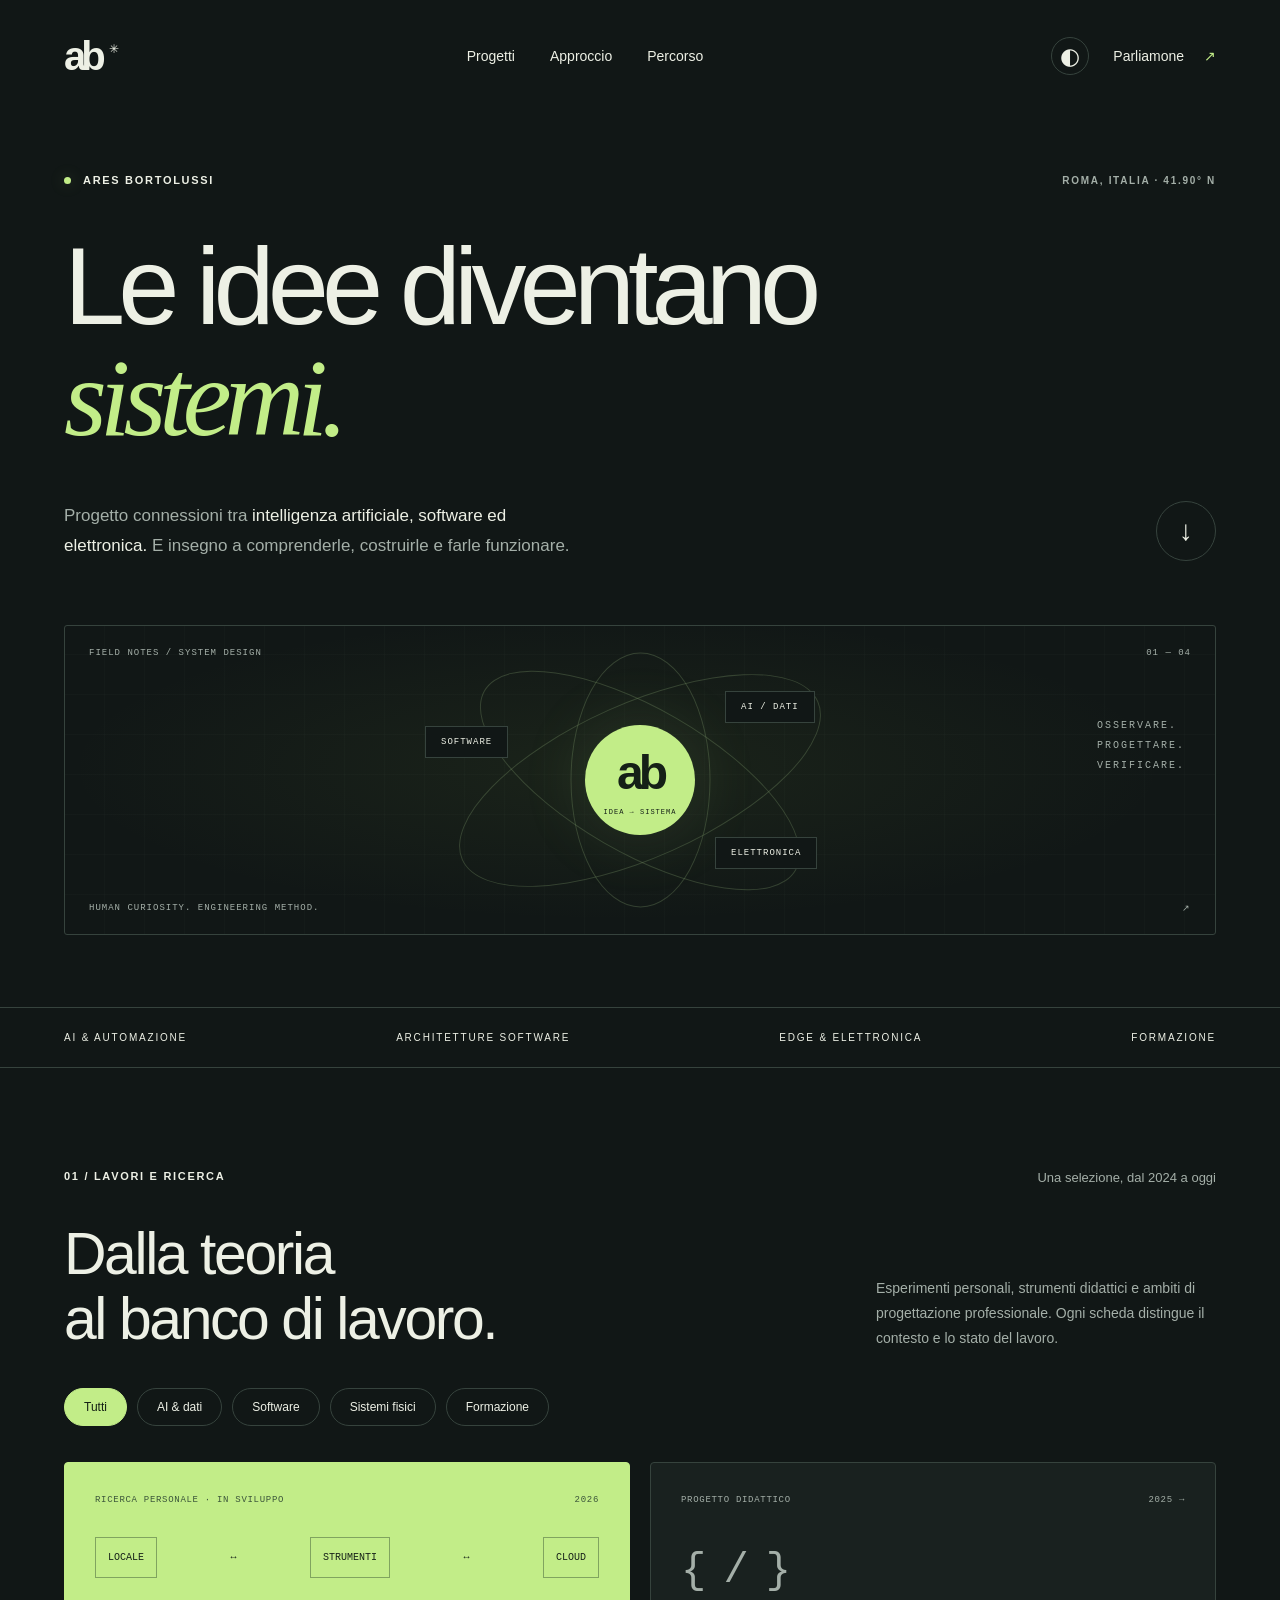
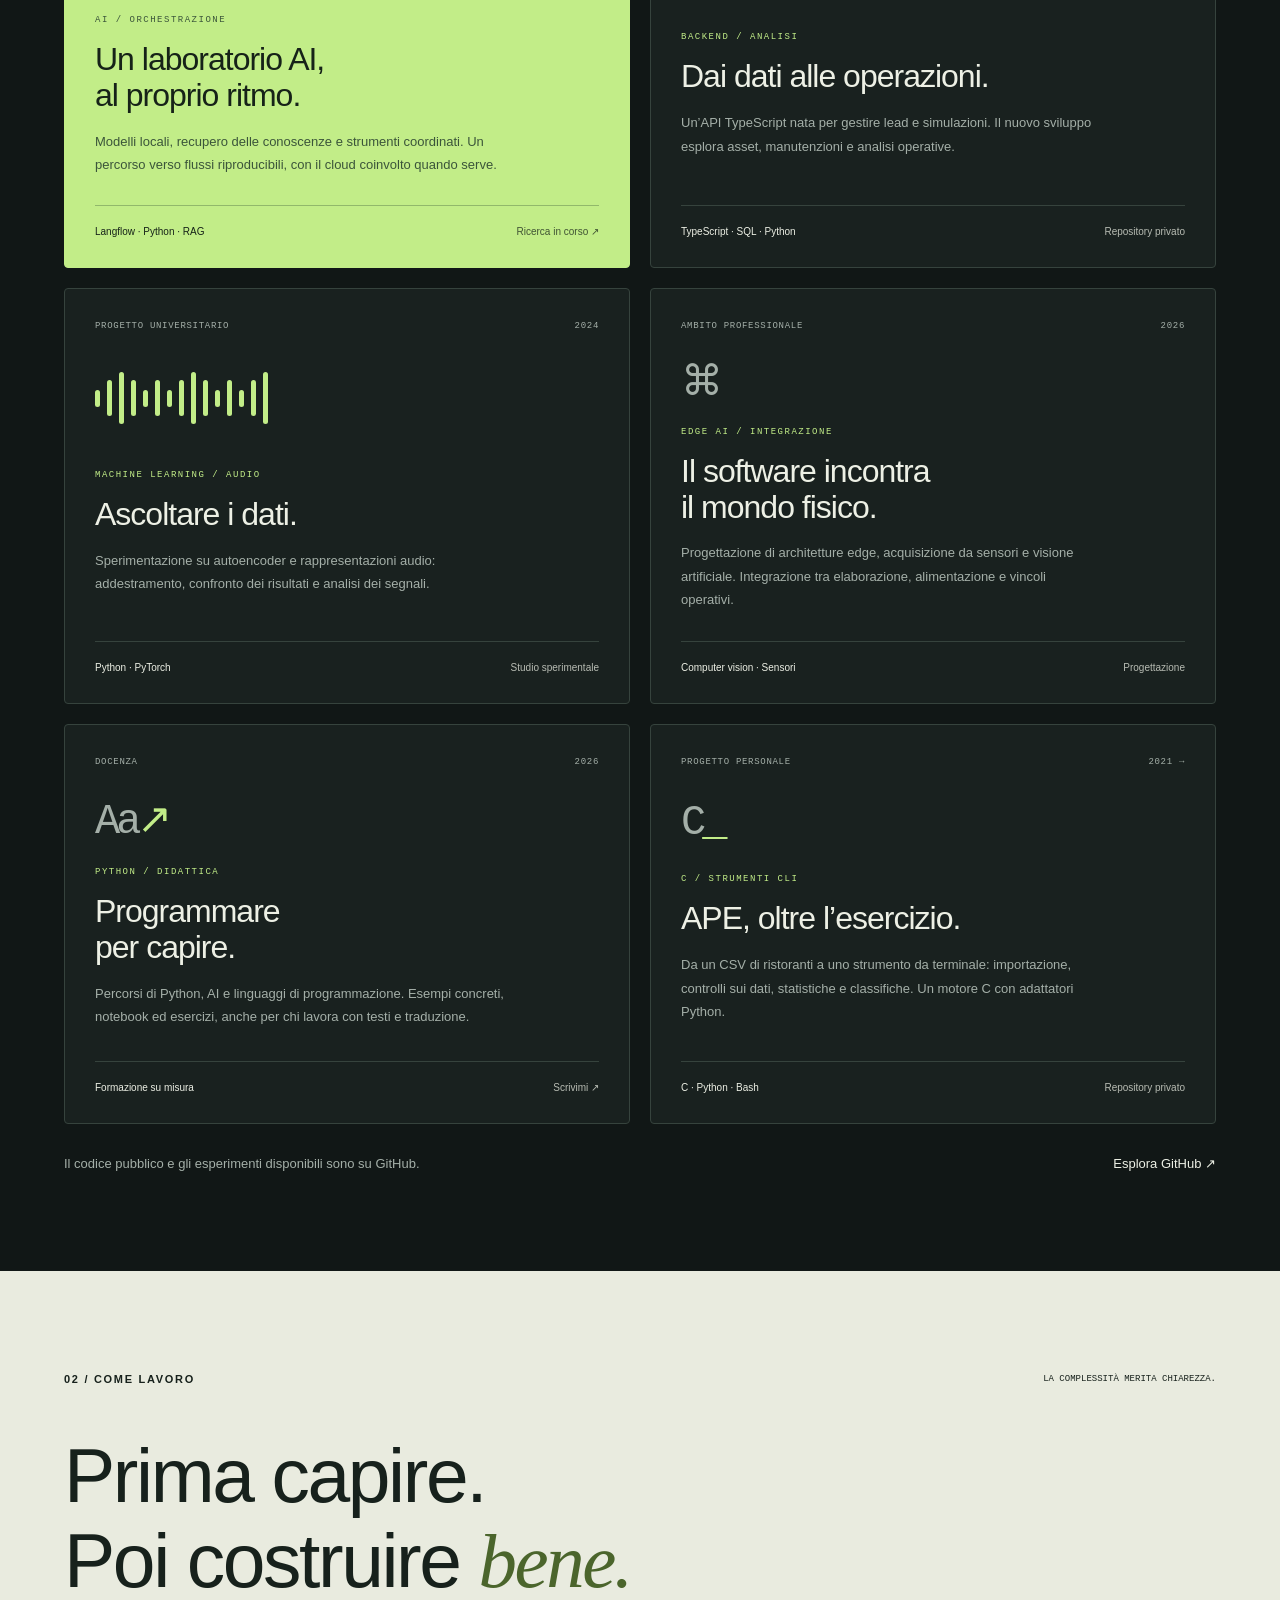
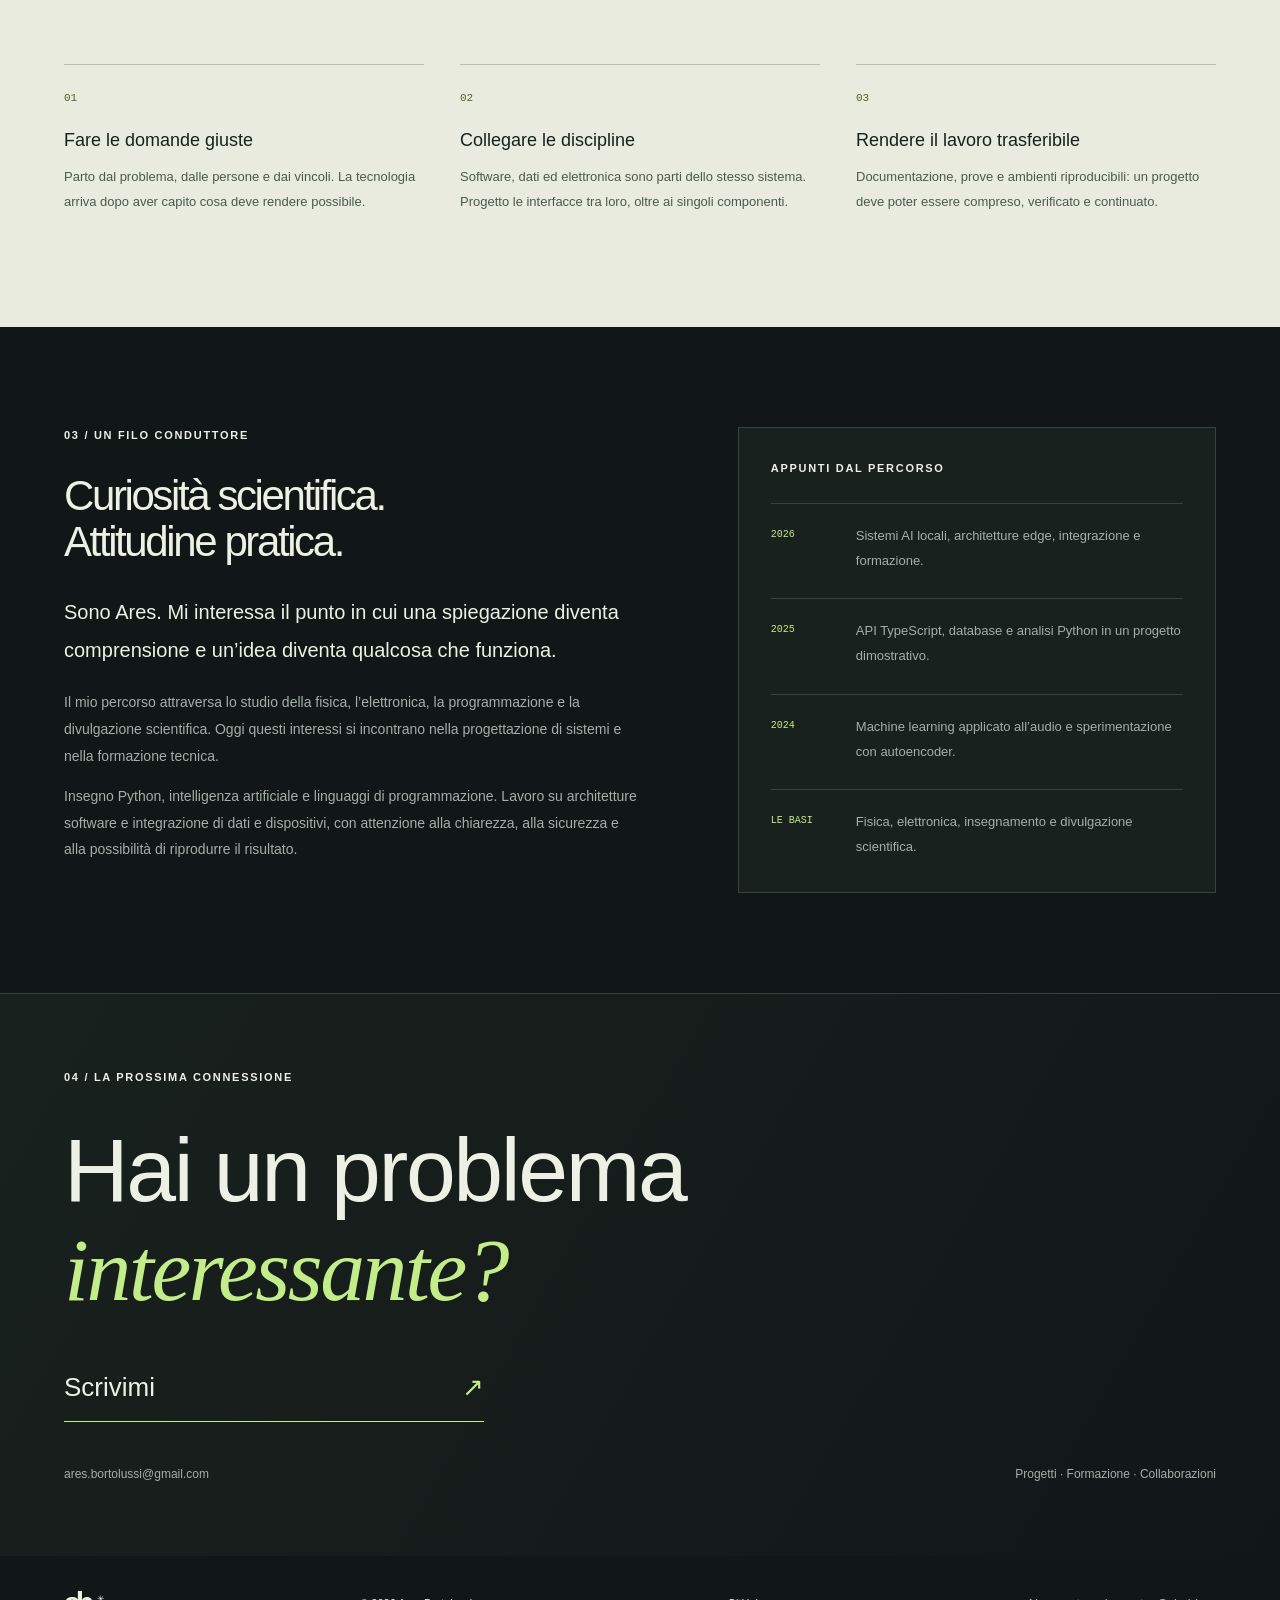
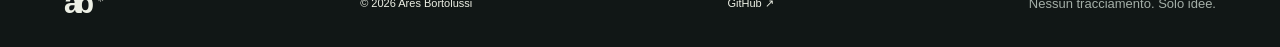
==== index.html @ b5f915e0 "Rebuild personal portfolio with modern responsive static design and current project context" ====
<!doctype html>
<html lang="it" data-theme="dark">
  <head>
    <meta charset="utf-8" />
    <meta name="viewport" content="width=device-width, initial-scale=1" />
    <title>Ares Bortolussi — AI, software e sistemi</title>
    <meta
      name="description"
      content="Ares Bortolussi: progettazione di sistemi, intelligenza artificiale, elettronica e formazione. Progetti, metodo e ricerca da Roma."
    />
    <meta name="theme-color" content="#111716" />
    <link rel="canonical" href="https://aresbortolussi.github.io/" />
    <meta
      property="og:title"
      content="Ares Bortolussi — AI, software e sistemi"
    />
    <meta
      property="og:description"
      content="Connettere idee, software e mondo fisico."
    />
    <meta property="og:type" content="website" />
    <meta property="og:url" content="https://aresbortolussi.github.io/" />
    <link rel="icon" href="assets/modern/favicon.svg" type="image/svg+xml" />
    <link rel="stylesheet" href="assets/modern/site.css" />
    <script src="assets/modern/site.js" defer></script>
    <script type="application/ld+json">
      {
        "@context": "https://schema.org",
        "@type": "Person",
        "name": "Ares Bortolussi",
        "url": "https://aresbortolussi.github.io/",
        "jobTitle": "Progettazione di sistemi e formazione tecnica",
        "sameAs": ["https://github.com/AresBortolussi"],
        "knowsAbout": [
          "Artificial intelligence",
          "Software architecture",
          "Electronics",
          "Teaching"
        ]
      }
    </script>
  </head>
  <body>
    <a class="skip" href="#main">Vai al contenuto</a>
    <header class="header shell">
      <a class="wordmark" href="#" aria-label="Ares Bortolussi, inizio pagina"
        >ab<span>✳</span></a
      >
      <nav aria-label="Navigazione principale">
        <a href="#lavoro">Progetti</a><a href="#approccio">Approccio</a
        ><a href="#percorso">Percorso</a>
      </nav>
      <div class="header-actions">
        <button id="theme" type="button" aria-label="Attiva tema chiaro" hidden>
          ◐</button
        ><a class="contact-link" href="mailto:ares.bortolussi@gmail.com"
          >Parliamone <span aria-hidden="true">↗</span></a
        >
      </div>
    </header>
    <main id="main">
      <section class="hero shell" aria-labelledby="hero-title">
        <div class="eyebrow">
          <span class="status-dot" aria-hidden="true"></span> ARES BORTOLUSSI
          <span class="location">ROMA, ITALIA · 41.90° N</span>
        </div>
        <h1 id="hero-title">Le idee diventano<br /><em>sistemi.</em></h1>
        <div class="hero-bottom">
          <p>
            Progetto connessioni tra
            <strong>intelligenza artificiale, software ed elettronica.</strong>
            E insegno a comprenderle, costruirle e farle funzionare.
          </p>
          <a class="round-link" href="#lavoro" aria-label="Esplora i progetti"
            >↓</a
          >
        </div>
        <div
          class="system-art"
          role="img"
          aria-label="Dal problema al sistema: software, dati, intelligenza artificiale ed elettronica collegati da un processo di verifica"
        >
          <div class="art-top">
            <span>FIELD NOTES / SYSTEM DESIGN</span><span>01 — 04</span>
          </div>
          <div class="orbital">
            <span class="orbit orbit-a"></span
            ><span class="orbit orbit-b"></span
            ><span class="orbit orbit-c"></span>
            <div class="core">ab<span>IDEA → SISTEMA</span></div>
            <span class="satellite sat-a">SOFTWARE</span
            ><span class="satellite sat-b">AI / DATI</span
            ><span class="satellite sat-c">ELETTRONICA</span
            ><span class="art-caption"
              >OSSERVARE.<br />PROGETTARE.<br />VERIFICARE.</span
            >
          </div>
          <div class="art-bottom">
            <span>HUMAN CURIOSITY. ENGINEERING METHOD.</span><span>↗</span>
          </div>
        </div>
      </section>
      <div class="discipline-band">
        <div class="shell">
          <span>AI & AUTOMAZIONE</span><span>ARCHITETTURE SOFTWARE</span
          ><span>EDGE & ELETTRONICA</span><span>FORMAZIONE</span>
        </div>
      </div>
      <section class="shell section" id="lavoro" aria-labelledby="work-title">
        <div class="section-top">
          <span class="eyebrow">01 / LAVORI E RICERCA</span
          ><span class="muted">Una selezione, dal 2024 a oggi</span>
        </div>
        <div class="section-heading">
          <h2 id="work-title">Dalla teoria<br />al banco di lavoro.</h2>
          <p>
            Esperimenti personali, strumenti didattici e ambiti di progettazione
            professionale. Ogni scheda distingue il contesto e lo stato del
            lavoro.
          </p>
        </div>
        <div class="filters" role="group" aria-label="Filtra i progetti" hidden>
          <button aria-pressed="true" data-filter="all">Tutti</button
          ><button aria-pressed="false" data-filter="ai">AI & dati</button
          ><button aria-pressed="false" data-filter="software">Software</button
          ><button aria-pressed="false" data-filter="hardware">
            Sistemi fisici</button
          ><button aria-pressed="false" data-filter="education">
            Formazione
          </button>
        </div>
        <p id="filter-status" class="sr-only" aria-live="polite"></p>
        <div class="project-grid">
          <article class="project featured" data-category="ai software">
            <div class="project-meta">
              <span>RICERCA PERSONALE · IN SVILUPPO</span><span>2026</span>
            </div>
            <div class="mini-flow" aria-hidden="true">
              <span>LOCALE</span><i>↔</i><span>STRUMENTI</span><i>↔</i
              ><span>CLOUD</span>
            </div>
            <div>
              <span class="tag">AI / ORCHESTRAZIONE</span>
              <h3>Un laboratorio AI,<br />al proprio ritmo.</h3>
              <p>
                Modelli locali, recupero delle conoscenze e strumenti
                coordinati. Un percorso verso flussi riproducibili, con il cloud
                coinvolto quando serve.
              </p>
            </div>
            <span class="project-footer"
              >Langflow · Python · RAG <span>Ricerca in corso ↗</span></span
            >
          </article>
          <article class="project" data-category="software">
            <div class="project-meta">
              <span>PROGETTO DIDATTICO</span><span>2025 →</span>
            </div>
            <div class="project-symbol" aria-hidden="true">{ / }</div>
            <div>
              <span class="tag">BACKEND / ANALISI</span>
              <h3>Dai dati alle operazioni.</h3>
              <p>
                Un’API TypeScript nata per gestire lead e simulazioni. Il nuovo
                sviluppo esplora asset, manutenzioni e analisi operative.
              </p>
            </div>
            <span class="project-footer"
              >TypeScript · SQL · Python <span>Repository privato</span></span
            >
          </article>
          <article class="project" data-category="ai">
            <div class="project-meta">
              <span>PROGETTO UNIVERSITARIO</span><span>2024</span>
            </div>
            <div class="waveform" aria-hidden="true">
              <i></i><i></i><i></i><i></i><i></i><i></i><i></i><i></i><i></i
              ><i></i><i></i><i></i><i></i><i></i><i></i>
            </div>
            <div>
              <span class="tag">MACHINE LEARNING / AUDIO</span>
              <h3>Ascoltare i dati.</h3>
              <p>
                Sperimentazione su autoencoder e rappresentazioni audio:
                addestramento, confronto dei risultati e analisi dei segnali.
              </p>
            </div>
            <span class="project-footer"
              >Python · PyTorch <span>Studio sperimentale</span></span
            >
          </article>
          <article class="project" data-category="hardware ai">
            <div class="project-meta">
              <span>AMBITO PROFESSIONALE</span><span>2026</span>
            </div>
            <div class="project-symbol circuit-symbol" aria-hidden="true">
              ⌘
            </div>
            <div>
              <span class="tag">EDGE AI / INTEGRAZIONE</span>
              <h3>Il software incontra<br />il mondo fisico.</h3>
              <p>
                Progettazione di architetture edge, acquisizione da sensori e
                visione artificiale. Integrazione tra elaborazione,
                alimentazione e vincoli operativi.
              </p>
            </div>
            <span class="project-footer"
              >Computer vision · Sensori <span>Progettazione</span></span
            >
          </article>
          <article class="project" data-category="education software">
            <div class="project-meta">
              <span>DOCENZA</span><span>2026</span>
            </div>
            <div class="project-symbol" aria-hidden="true">
              Aa<span class="accent">↗</span>
            </div>
            <div>
              <span class="tag">PYTHON / DIDATTICA</span>
              <h3>Programmare<br />per capire.</h3>
              <p>
                Percorsi di Python, AI e linguaggi di programmazione. Esempi
                concreti, notebook ed esercizi, anche per chi lavora con testi e
                traduzione.
              </p>
            </div>
            <a
              class="project-footer"
              href="mailto:ares.bortolussi@gmail.com?subject=Formazione%20tecnica"
              >Formazione su misura <span>Scrivimi ↗</span></a
            >
          </article>
          <article class="project" data-category="software">
            <div class="project-meta">
              <span>PROGETTO PERSONALE</span><span>2021 →</span>
            </div>
            <div class="project-symbol" aria-hidden="true">
              C<span class="accent">_</span>
            </div>
            <div>
              <span class="tag">C / STRUMENTI CLI</span>
              <h3>APE, oltre l’esercizio.</h3>
              <p>
                Da un CSV di ristoranti a uno strumento da terminale:
                importazione, controlli sui dati, statistiche e classifiche. Un
                motore C con adattatori Python.
              </p>
            </div>
            <span class="project-footer"
              >C · Python · Bash <span>Repository privato</span></span
            >
          </article>
        </div>
        <div class="work-foot">
          <span class="muted"
            >Il codice pubblico e gli esperimenti disponibili sono su
            GitHub.</span
          ><a href="https://github.com/AresBortolussi">Esplora GitHub ↗</a>
        </div>
      </section>
      <section class="method section" id="approccio">
        <div class="shell">
          <div class="section-top">
            <span class="eyebrow">02 / COME LAVORO</span
            ><span>LA COMPLESSITÀ MERITA CHIAREZZA.</span>
          </div>
          <h2>Prima capire.<br />Poi costruire <em>bene.</em></h2>
          <div class="method-grid">
            <article>
              <span>01</span>
              <h3>Fare le domande giuste</h3>
              <p>
                Parto dal problema, dalle persone e dai vincoli. La tecnologia
                arriva dopo aver capito cosa deve rendere possibile.
              </p>
            </article>
            <article>
              <span>02</span>
              <h3>Collegare le discipline</h3>
              <p>
                Software, dati ed elettronica sono parti dello stesso sistema.
                Progetto le interfacce tra loro, oltre ai singoli componenti.
              </p>
            </article>
            <article>
              <span>03</span>
              <h3>Rendere il lavoro trasferibile</h3>
              <p>
                Documentazione, prove e ambienti riproducibili: un progetto deve
                poter essere compreso, verificato e continuato.
              </p>
            </article>
          </div>
        </div>
      </section>
      <section class="shell section about" id="percorso">
        <div>
          <span class="eyebrow">03 / UN FILO CONDUTTORE</span>
          <h2>Curiosità scientifica.<br />Attitudine pratica.</h2>
          <p class="about-lead">
            Sono Ares. Mi interessa il punto in cui una spiegazione diventa
            comprensione e un’idea diventa qualcosa che funziona.
          </p>
          <p>
            Il mio percorso attraversa lo studio della fisica, l’elettronica, la
            programmazione e la divulgazione scientifica. Oggi questi interessi
            si incontrano nella progettazione di sistemi e nella formazione
            tecnica.
          </p>
          <p>
            Insegno Python, intelligenza artificiale e linguaggi di
            programmazione. Lavoro su architetture software e integrazione di
            dati e dispositivi, con attenzione alla chiarezza, alla sicurezza e
            alla possibilità di riprodurre il risultato.
          </p>
        </div>
        <aside class="notebook">
          <span class="eyebrow">APPUNTI DAL PERCORSO</span>
          <div>
            <span>2026</span>
            <p>
              Sistemi AI locali, architetture edge, integrazione e formazione.
            </p>
          </div>
          <div>
            <span>2025</span>
            <p>
              API TypeScript, database e analisi Python in un progetto
              dimostrativo.
            </p>
          </div>
          <div>
            <span>2024</span>
            <p>
              Machine learning applicato all’audio e sperimentazione con
              autoencoder.
            </p>
          </div>
          <div>
            <span>LE BASI</span>
            <p>Fisica, elettronica, insegnamento e divulgazione scientifica.</p>
          </div>
        </aside>
      </section>
      <section class="contact-section" id="contatti">
        <div class="shell">
          <span class="eyebrow">04 / LA PROSSIMA CONNESSIONE</span>
          <h2>Hai un problema<br /><em>interessante?</em></h2>
          <a class="email" href="mailto:ares.bortolussi@gmail.com"
            >Scrivimi <span>↗</span></a
          >
          <div class="contact-details">
            <a href="mailto:ares.bortolussi@gmail.com"
              >ares.bortolussi@gmail.com</a
            ><span>Progetti · Formazione · Collaborazioni</span>
          </div>
        </div>
      </section>
    </main>
    <footer class="shell footer">
      <a class="wordmark" href="#">ab<span>✳</span></a
      ><span>© <span id="year">2026</span> Ares Bortolussi</span
      ><a href="https://github.com/AresBortolussi">GitHub ↗</a
      ><span class="muted">Nessun tracciamento. Solo idee.</span>
    </footer>
  </body>
</html>
---- assets/modern/site.css ----
:root {
  color-scheme: dark;
  --bg: #111716;
  --panel: #19211f;
  --ink: #edf0e5;
  --muted: #a4afa8;
  --line: #36433d;
  --accent: #c2ed88;
  --paper: #e9ebdf;
  --paper-ink: #17211c;
  font-family: Inter, "Helvetica Neue", Arial, sans-serif;
  font-synthesis: none;
  scroll-behavior: smooth;
  scroll-padding-top: 36px;
}
* {
  box-sizing: border-box;
}
body {
  margin: 0;
  background: var(--bg);
  color: var(--ink);
}
a {
  color: inherit;
  text-decoration: none;
}
button {
  font: inherit;
  color: inherit;
  cursor: pointer;
}
button,
a {
  -webkit-tap-highlight-color: transparent;
}
a:focus-visible,
button:focus-visible {
  outline: 3px solid var(--accent);
  outline-offset: 6px;
}
button[hidden],
[hidden] {
  display: none !important;
}
::selection {
  background: var(--accent);
  color: #111716;
}
.shell {
  max-width: 1360px;
  margin: auto;
  padding-left: 64px;
  padding-right: 64px;
}
.header {
  height: 112px;
  display: flex;
  align-items: center;
  justify-content: space-between;
  gap: 32px;
}
.wordmark {
  font-size: 40px;
  letter-spacing: -5px;
  font-weight: 800;
}
.wordmark span {
  font-size: 12px;
  vertical-align: top;
  letter-spacing: 0;
  display: inline-block;
  margin: 8px 0 0 8px;
}
.header nav {
  display: flex;
  gap: 35px;
  font-size: 14px;
}
.header nav a:hover,
.work-foot a:hover {
  color: var(--accent);
}
.header-actions {
  display: flex;
  gap: 24px;
  align-items: center;
}
.header-actions button {
  border: 1px solid var(--line);
  background: none;
  border-radius: 50%;
  width: 38px;
  height: 38px;
  font-size: 23px;
}
.contact-link {
  font-size: 14px;
}
.contact-link span {
  color: var(--accent);
  margin-left: 16px;
}
.hero {
  padding-top: 60px;
  padding-bottom: 72px;
}
.eyebrow {
  font-size: 11px;
  font-weight: 600;
  letter-spacing: 1.7px;
  display: flex;
  gap: 12px;
  align-items: center;
  line-height: 1.6;
}
.status-dot {
  background: var(--accent);
  width: 7px;
  height: 7px;
  border-radius: 50%;
  box-shadow: 0 0 15px #c2ed8840;
}
.location {
  margin-left: auto;
  color: var(--muted);
  font-size: 10px;
}
h1 {
  font-size: clamp(64px, 8.6vw, 120px);
  line-height: 1.01;
  letter-spacing: -7px;
  font-weight: 500;
  margin: 40px 0 30px;
}
em {
  font-family: Georgia, "Times New Roman", serif;
  font-weight: 400;
  color: var(--accent);
}
.hero-bottom {
  display: flex;
  justify-content: space-between;
  align-items: center;
  margin-bottom: 48px;
}
.hero-bottom p {
  max-width: 510px;
  color: var(--muted);
  font-size: 17px;
  line-height: 1.75;
}
.hero-bottom strong {
  color: var(--ink);
  font-weight: 400;
}
.round-link {
  width: 60px;
  height: 60px;
  border: 1px solid var(--line);
  border-radius: 50%;
  display: grid;
  place-items: center;
  font-size: 28px;
  transition: background 0.2s;
}
.round-link:hover {
  background: var(--accent);
  color: #111716;
}
.system-art {
  height: 310px;
  border: 1px solid var(--line);
  border-radius: 3px;
  background:
    radial-gradient(ellipse at 48% 46%, #7a9c3f18, transparent 65%),
    repeating-linear-gradient(
      0deg,
      transparent,
      transparent 39px,
      #6d877112 40px
    ),
    repeating-linear-gradient(
      90deg,
      transparent,
      transparent 39px,
      #6d877112 40px
    );
  overflow: hidden;
  position: relative;
}
.art-top,
.art-bottom {
  position: absolute;
  left: 24px;
  right: 24px;
  display: flex;
  justify-content: space-between;
  color: var(--muted);
  font: 9px monospace;
  letter-spacing: 1px;
}
.art-top {
  top: 22px;
}
.art-bottom {
  bottom: 20px;
}
.orbital {
  height: 100%;
  position: relative;
  display: grid;
  place-items: center;
}
.orbit {
  position: absolute;
  border: 1px solid #78946855;
  border-radius: 50%;
  width: 390px;
  height: 155px;
  transform: rotate(-24deg);
}
.orbit-b {
  transform: rotate(30deg);
  width: 360px;
  height: 145px;
}
.orbit-c {
  transform: rotate(90deg);
  width: 255px;
  height: 140px;
}
.core {
  background: var(--accent);
  color: #152017;
  width: 110px;
  height: 110px;
  border-radius: 50%;
  font-size: 48px;
  font-weight: 700;
  letter-spacing: -5px;
  display: flex;
  flex-direction: column;
  align-items: center;
  justify-content: center;
  box-shadow: 0 0 70px #a8d17d22;
}
.core span {
  font: 7px monospace;
  letter-spacing: 1px;
  margin-top: 8px;
}
.satellite {
  position: absolute;
  font: 9px monospace;
  letter-spacing: 1px;
  background: var(--bg);
  border: 1px solid var(--line);
  padding: 10px 15px;
}
.sat-a {
  left: calc(50% - 215px);
  top: 100px;
}
.sat-b {
  left: calc(50% + 85px);
  top: 65px;
}
.sat-c {
  left: calc(50% + 75px);
  bottom: 65px;
}
.art-caption {
  position: absolute;
  right: 30px;
  top: 90px;
  font: 10px/2 monospace;
  color: var(--muted);
  letter-spacing: 2px;
}
.discipline-band {
  border-top: 1px solid var(--line);
  border-bottom: 1px solid var(--line);
}
.discipline-band .shell {
  display: flex;
  justify-content: space-between;
  gap: 24px;
  padding-top: 24px;
  padding-bottom: 24px;
  font-size: 10px;
  letter-spacing: 1.8px;
}
.section {
  padding-top: 100px;
  padding-bottom: 100px;
}
.section-top {
  display: flex;
  justify-content: space-between;
  align-items: center;
  gap: 20px;
}
.muted {
  color: var(--muted);
  font-size: 13px;
}
.section-heading {
  display: flex;
  justify-content: space-between;
  align-items: end;
  gap: 48px;
  margin: 36px 0;
}
h2 {
  font-size: clamp(36px, 4.6vw, 62px);
  line-height: 1.1;
  letter-spacing: -2.4px;
  font-weight: 400;
  margin: 0;
}
.section-heading p {
  max-width: 340px;
  font-size: 14px;
  line-height: 1.8;
  color: var(--muted);
  margin: 0;
}
.filters {
  display: flex;
  gap: 10px;
  flex-wrap: wrap;
  margin: 36px 0;
}
.filters button {
  border: 1px solid var(--line);
  border-radius: 30px;
  background: transparent;
  padding: 11px 19px;
  font-size: 12px;
}
.filters button[aria-pressed="true"] {
  background: var(--accent);
  color: #142015;
  border-color: var(--accent);
}
.project-grid {
  display: grid;
  grid-template-columns: repeat(2, minmax(0, 1fr));
  gap: 20px;
}
.project {
  display: flex;
  flex-direction: column;
  justify-content: space-between;
  min-height: 400px;
  background: var(--panel);
  border: 1px solid var(--line);
  border-radius: 4px;
  padding: 30px;
  transition: border-color 0.2s;
}
.project:hover {
  border-color: #92ac72;
}
.project-meta {
  display: flex;
  justify-content: space-between;
  gap: 12px;
  font: 9px/1.6 monospace;
  letter-spacing: 0.7px;
  color: var(--muted);
}
.project.featured {
  background: var(--accent);
  color: #162218;
  border-color: var(--accent);
}
.featured .project-meta,
.project.featured p,
.featured .tag {
  color: #3b553a;
}
.tag {
  font: 9px monospace;
  color: var(--accent);
  letter-spacing: 1.5px;
}
.project h3 {
  font-size: 32px;
  line-height: 1.12;
  letter-spacing: -1px;
  font-weight: 500;
  margin: 16px 0;
}
.project p {
  font-size: 13px;
  color: var(--muted);
  line-height: 1.8;
  max-width: 420px;
}
.project-footer {
  display: flex;
  justify-content: space-between;
  gap: 12px;
  padding-top: 20px;
  margin-top: 16px;
  border-top: 1px solid var(--line);
  font-size: 10px;
}
.featured .project-footer {
  border-color: #91b86b;
}
.project-footer span {
  opacity: 0.75;
}
.project-symbol {
  font: 42px monospace;
  color: var(--muted);
  letter-spacing: -4px;
  margin: 22px 0 12px;
}
.accent {
  color: var(--accent);
}
.mini-flow {
  display: flex;
  align-items: center;
  justify-content: space-between;
  gap: 10px;
  margin: 30px 0;
  font: 10px monospace;
}
.mini-flow span {
  border: 1px solid #80a45f;
  padding: 14px 12px;
}
.mini-flow i {
  font-style: normal;
}
.waveform {
  height: 65px;
  display: flex;
  gap: 7px;
  align-items: center;
  margin: 16px 0;
}
.waveform i {
  width: 5px;
  height: 26%;
  background: var(--accent);
  border-radius: 3px;
}
.waveform i:nth-child(3n) {
  height: 80%;
}
.waveform i:nth-child(4n) {
  height: 100%;
}
.waveform i:nth-child(2n) {
  height: 55%;
}
.work-foot {
  display: flex;
  justify-content: space-between;
  gap: 25px;
  margin-top: 32px;
  font-size: 13px;
}
.method {
  background: var(--paper);
  color: var(--paper-ink);
}
.method .section-top > span:last-child {
  font: 9px monospace;
}
.method h2 {
  font-size: clamp(44px, 6vw, 80px);
  margin: 45px 0 60px;
}
.method em {
  color: #4b652c;
}
.method-grid {
  display: grid;
  grid-template-columns: repeat(3, 1fr);
  gap: 36px;
}
.method-grid article {
  border-top: 1px solid #b7c1af;
  padding-top: 22px;
}
.method-grid article > span {
  font: 11px monospace;
  color: #4b652c;
}
.method h3 {
  font-size: 18px;
  font-weight: 500;
  margin: 25px 0 14px;
}
.method p {
  font-size: 13px;
  line-height: 1.9;
  color: #4b5a4c;
}
.about {
  display: grid;
  grid-template-columns: 1.2fr 1fr;
  gap: 100px;
}
.about h2 {
  font-size: 42px;
  margin: 28px 0;
}
.about p {
  font-size: 14px;
  line-height: 1.9;
  color: var(--muted);
}
.about .about-lead {
  font-size: 20px;
  color: var(--ink);
}
.notebook {
  border: 1px solid var(--line);
  padding: 32px;
  background: var(--panel);
}
.notebook > div {
  border-top: 1px solid var(--line);
  margin-top: 25px;
  padding-top: 20px;
  display: grid;
  grid-template-columns: 65px 1fr;
  gap: 20px;
}
.notebook > div > span {
  font: 10px monospace;
  color: var(--accent);
  padding-top: 5px;
}
.notebook p {
  margin: 0;
  font-size: 13px;
}
.contact-section {
  border-top: 1px solid var(--line);
  padding: 75px 0;
  background: linear-gradient(120deg, var(--panel), var(--bg));
}
.contact-section h2 {
  font-size: clamp(50px, 7vw, 96px);
  margin: 35px 0;
}
.email {
  border-bottom: 1px solid var(--accent);
  display: flex;
  justify-content: space-between;
  max-width: 420px;
  padding: 18px 0;
  font-size: 26px;
}
.email span {
  color: var(--accent);
}
.contact-details {
  display: flex;
  justify-content: space-between;
  gap: 24px;
  font-size: 12px;
  margin-top: 45px;
  color: var(--muted);
}
.footer {
  display: flex;
  align-items: center;
  justify-content: space-between;
  gap: 24px;
  padding-top: 30px;
  padding-bottom: 30px;
  font-size: 11px;
}
.footer .wordmark {
  font-size: 30px;
}
.footer .wordmark span {
  font-size: 9px;
}
.skip {
  position: fixed;
  top: -80px;
  left: 20px;
  background: var(--accent);
  color: #111716;
  padding: 16px;
  z-index: 10;
}
.skip:focus {
  top: 15px;
}
.sr-only {
  position: absolute;
  width: 1px;
  height: 1px;
  overflow: hidden;
  clip-path: inset(50%);
}
[data-theme="light"] {
  color-scheme: light;
  --bg: #f4f3ec;
  --panel: #e9ece3;
  --ink: #17251c;
  --muted: #526253;
  --line: #c7d0c0;
  --accent: #416b22;
  --paper: #dce7cd;
  --paper-ink: #17211c;
}
[data-theme="light"] .featured {
  background: #c2ed88;
  color: #162218;
}
[data-theme="light"] .core {
  background: #c2ed88;
}
[data-theme="light"] .filters button[aria-pressed="true"] {
  color: #fff;
}
[data-theme="light"] .status-dot {
  background: #416b22;
}
@media (min-width: 1500px) {
  h1 {
    font-size: 128px;
  }
}
@media (max-width: 900px) {
  .shell {
    padding-left: 30px;
    padding-right: 30px;
  }
  .header {
    height: 90px;
  }
  .header nav {
    gap: 20px;
  }
  .art-caption {
    display: none;
  }
  .about {
    gap: 40px;
  }
  .section-heading {
    gap: 30px;
  }
  .section-top .muted {
    font-size: 11px;
  }
  h1 {
    letter-spacing: -4px;
  }
  .footer .muted {
    display: none;
  }
}
@media (max-width: 600px) {
  .shell {
    padding-left: 22px;
    padding-right: 22px;
  }
  .header {
    gap: 15px;
  }
  .header nav {
    gap: 15px;
    font-size: 11px;
  }
  .header nav a:last-child {
    display: none;
  }
  .header-actions {
    gap: 10px;
  }
  .contact-link {
    font-size: 11px;
  }
  .contact-link span {
    margin-left: 3px;
  }
  .wordmark {
    font-size: 33px;
  }
  .header-actions button {
    width: 30px;
    height: 30px;
    font-size: 20px;
  }
  .hero {
    padding-top: 30px;
    padding-bottom: 45px;
  }
  .location {
    display: none;
  }
  h1 {
    font-size: 64px;
    letter-spacing: -4px;
    margin: 30px 0 20px;
  }
  .hero-bottom {
    gap: 20px;
    margin-bottom: 32px;
  }
  .hero-bottom p {
    font-size: 14px;
  }
  .round-link {
    flex-shrink: 0;
    width: 43px;
    height: 43px;
    font-size: 22px;
  }
  .system-art {
    height: 260px;
  }
  .sat-a {
    left: 8%;
    top: 75px;
  }
  .sat-b {
    left: auto;
    right: 4%;
    top: 55px;
  }
  .sat-c {
    left: auto;
    right: 3%;
    bottom: 50px;
  }
  .satellite {
    padding: 8px;
    font-size: 7px;
  }
  .orbit {
    width: 300px;
  }
  .art-top,
  .art-bottom {
    left: 12px;
    right: 12px;
    font-size: 7px;
    letter-spacing: 0;
  }
  .discipline-band .shell {
    flex-wrap: wrap;
    gap: 20px;
    font-size: 9px;
  }
  .discipline-band span {
    flex-basis: 44%;
  }
  .section {
    padding-top: 60px;
    padding-bottom: 60px;
  }
  .section-top {
    align-items: start;
  }
  .section-top > .muted {
    max-width: 110px;
    text-align: right;
  }
  .section-heading {
    display: block;
    margin: 30px 0;
  }
  .section-heading p {
    margin-top: 22px;
    max-width: 100%;
  }
  .project-grid {
    grid-template-columns: 1fr;
  }
  .project {
    padding: 24px;
    min-height: 370px;
  }
  .project h3 {
    font-size: 29px;
  }
  .work-foot {
    flex-direction: column;
    gap: 15px;
  }
  .method .section-top > span:last-child {
    display: none;
  }
  .method-grid {
    grid-template-columns: 1fr;
    gap: 26px;
  }
  .method h2 {
    margin: 30px 0 40px;
  }
  .method h3 {
    margin-top: 15px;
  }
  .about {
    grid-template-columns: 1fr;
    gap: 35px;
  }
  .about h2 {
    font-size: 36px;
  }
  .notebook {
    padding: 24px;
  }
  .contact-details {
    flex-direction: column;
    gap: 16px;
  }
  .footer {
    flex-wrap: wrap;
    gap: 18px;
  }
  .footer .wordmark {
    margin-right: auto;
  }
  .footer > span {
    font-size: 10px;
  }
  .project-footer {
    font-size: 9px;
  }
  h2 {
    letter-spacing: -1.5px;
  }
}
@media (prefers-reduced-motion: reduce) {
  :root {
    scroll-behavior: auto;
  }
  * {
    transition: none !important;
  }
}
@media print {
  .header,
  .filters,
  .system-art,
  .round-link,
  .contact-section,
  .footer {
    display: none;
  }
  .shell {
    padding: 0;
  }
  .section,
  .hero {
    padding: 20px 0;
  }
  .project-grid {
    grid-template-columns: 1fr 1fr;
  }
  .project {
    break-inside: avoid;
    min-height: 0;
  }
  body {
    background: white;
    color: black;
  }
  .project p,
  .about p {
    color: #333;
  }
  .project-symbol,
  .waveform,
  .mini-flow {
    display: none;
  }
}
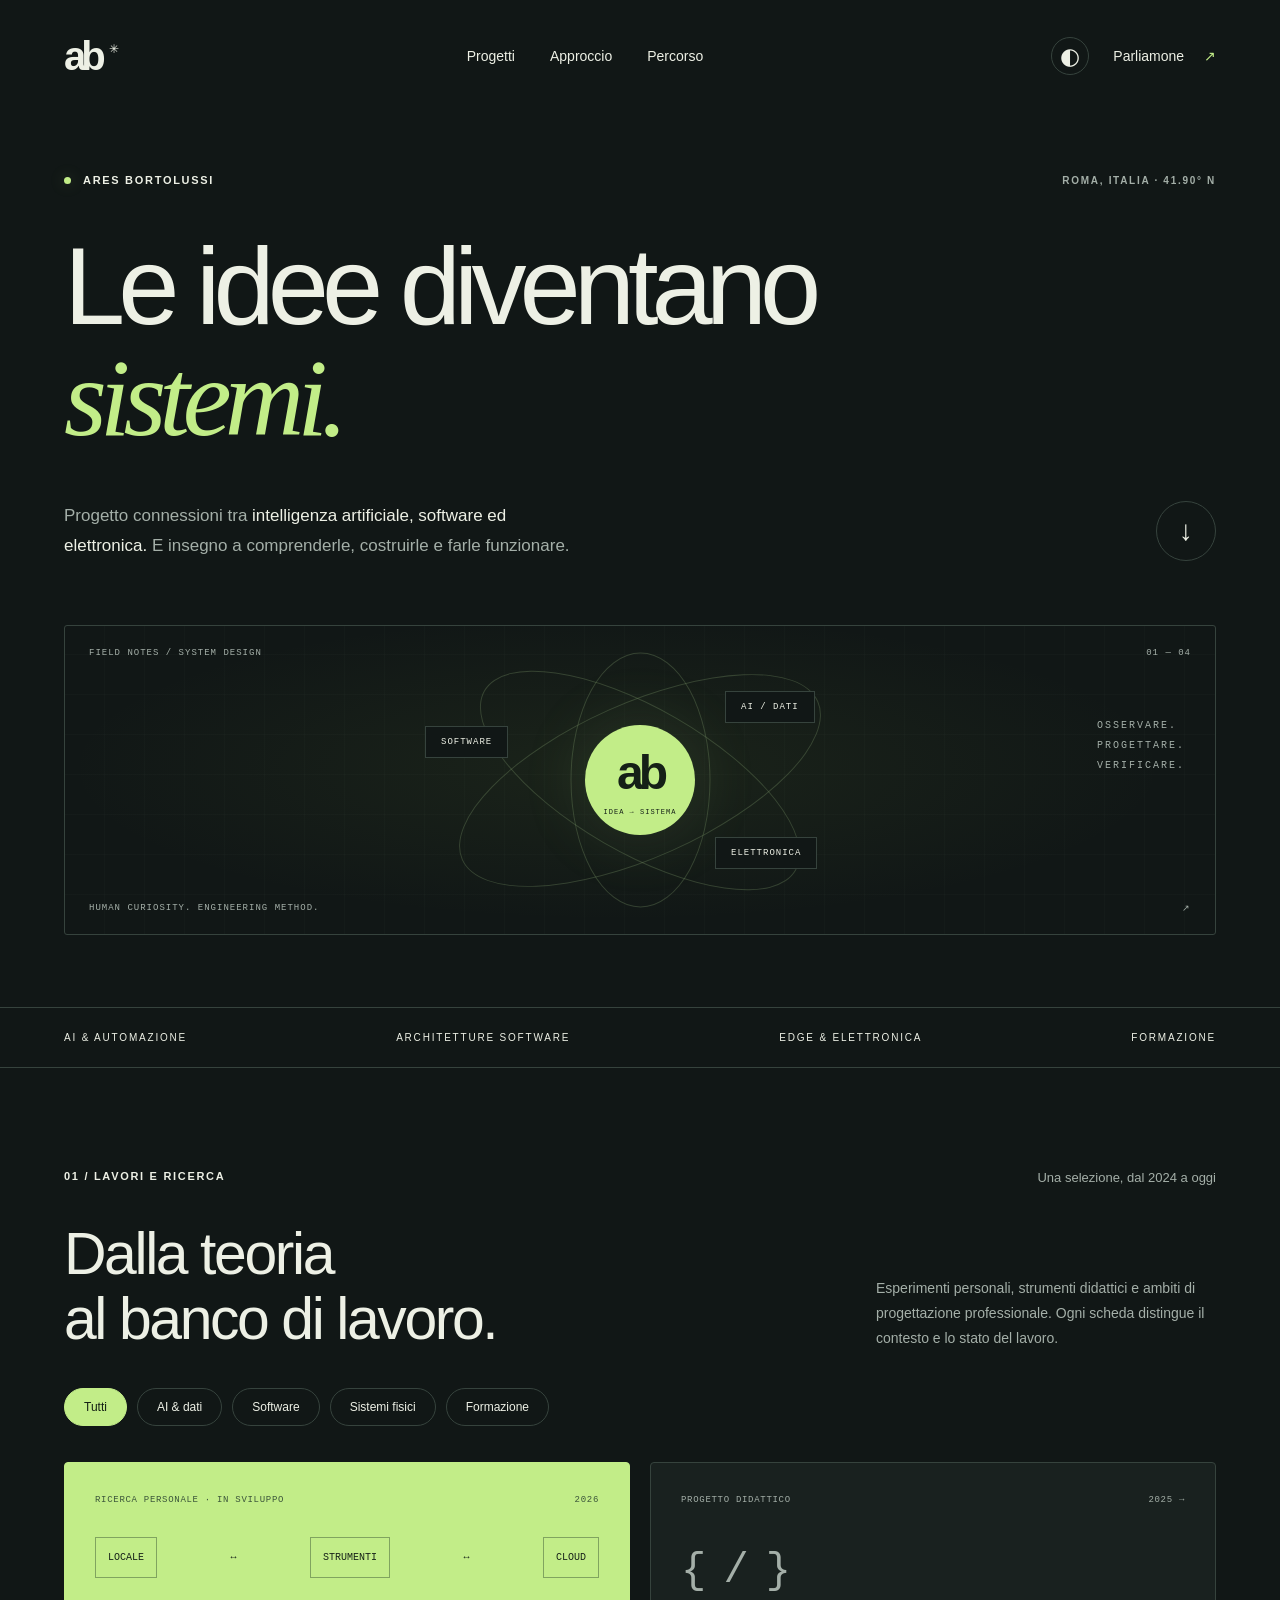
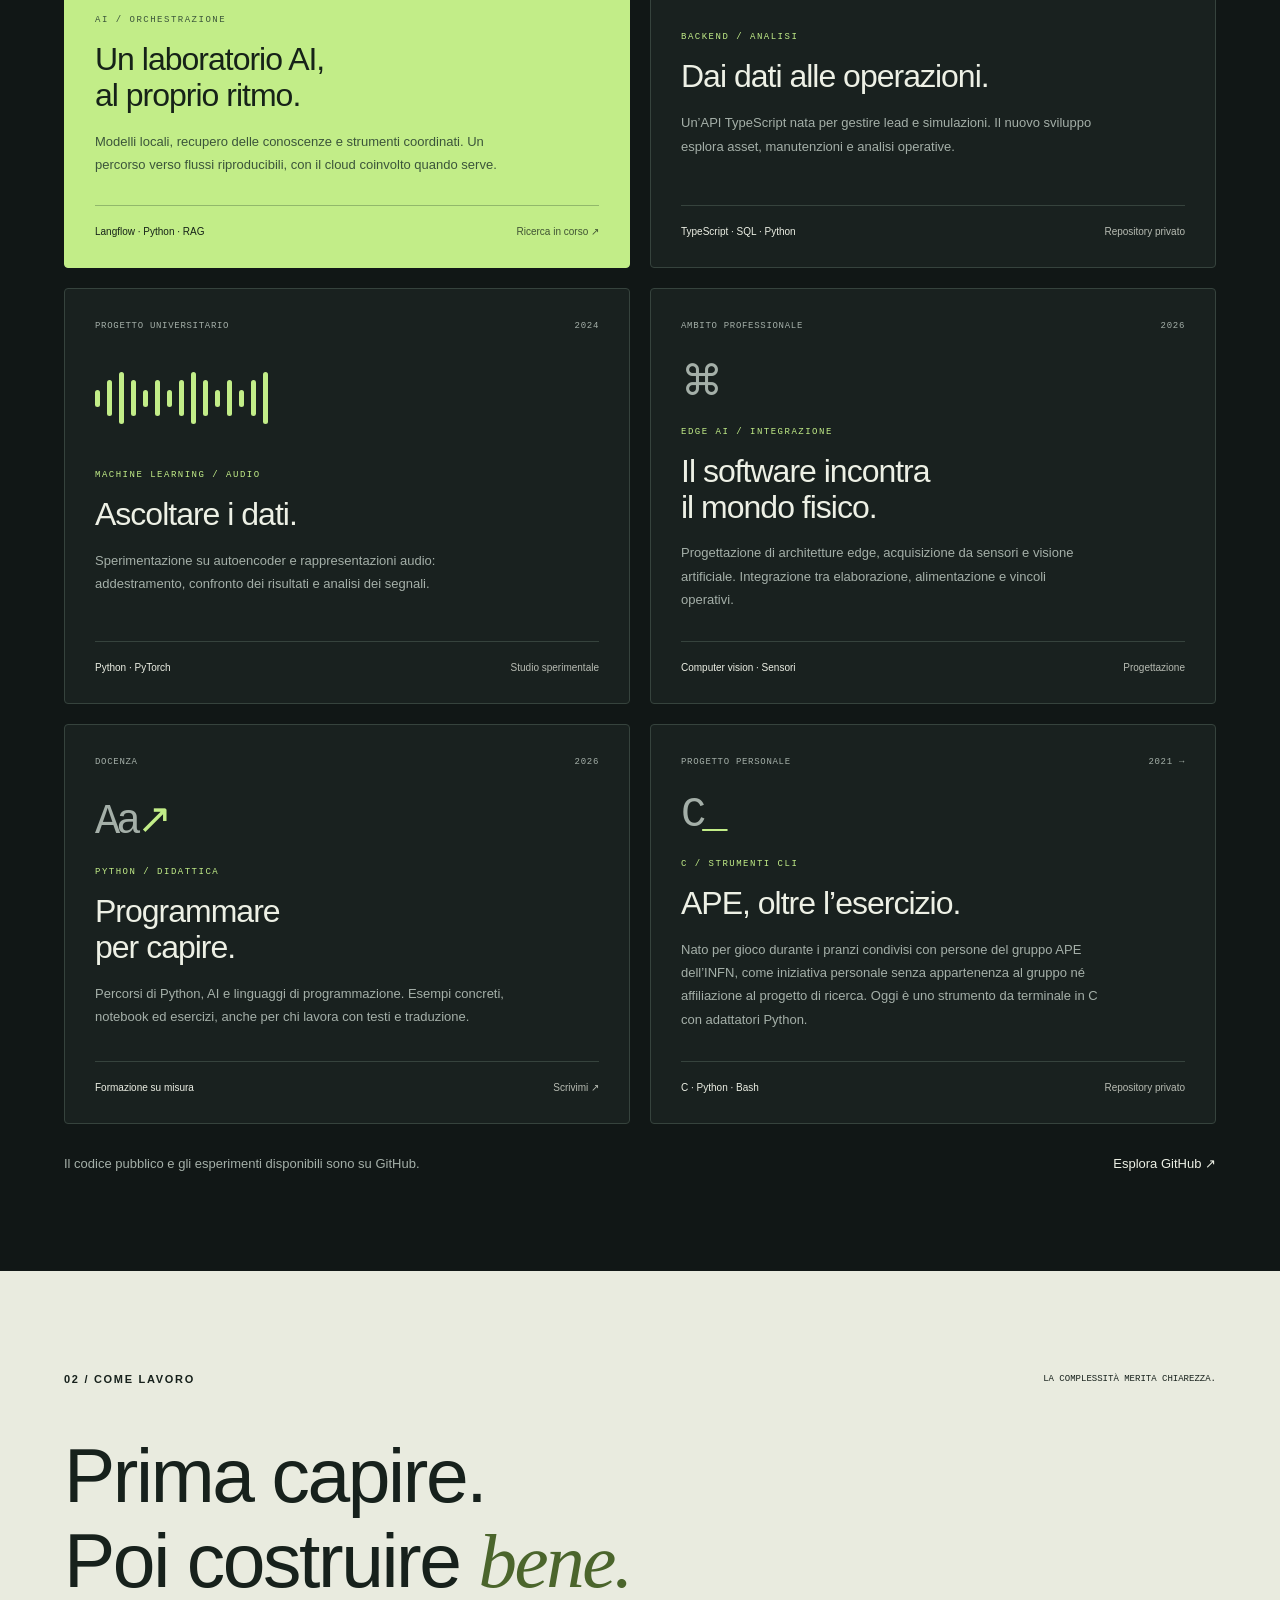
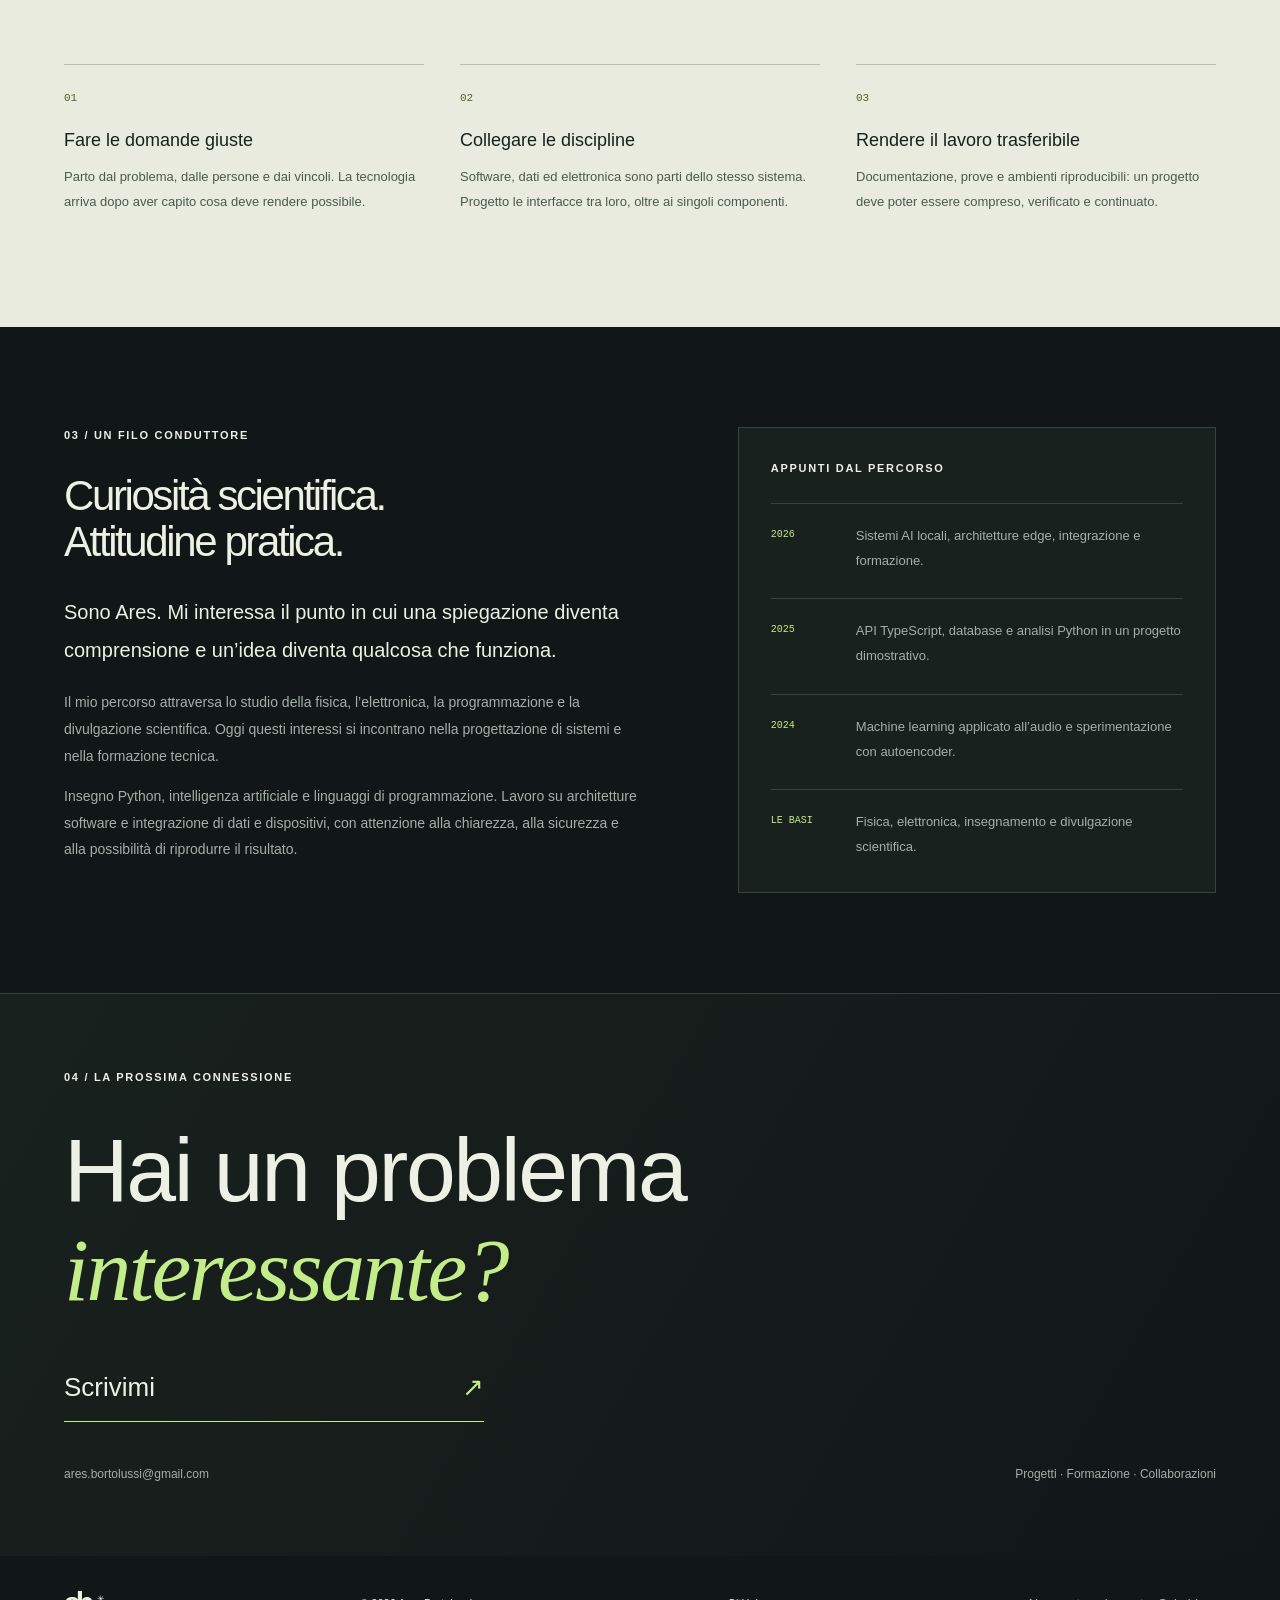
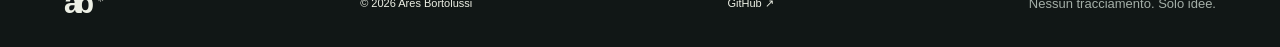
==== commit 3913663f: "Archive old1/old2, clarify APE origins and preview three mature cyberpunk CV palettes" ====
--- a/index.html
+++ b/index.html
@@ -242,9 +242,10 @@
               <span class="tag">C / STRUMENTI CLI</span>
               <h3>APE, oltre l’esercizio.</h3>
               <p>
-                Da un CSV di ristoranti a uno strumento da terminale:
-                importazione, controlli sui dati, statistiche e classifiche. Un
-                motore C con adattatori Python.
+                Nato per gioco durante i pranzi condivisi con persone del gruppo
+                APE dell’INFN, come iniziativa personale senza appartenenza al
+                gruppo né affiliazione al progetto di ricerca. Oggi è uno
+                strumento da terminale in C con adattatori Python.
               </p>
             </div>
             <span class="project-footer"
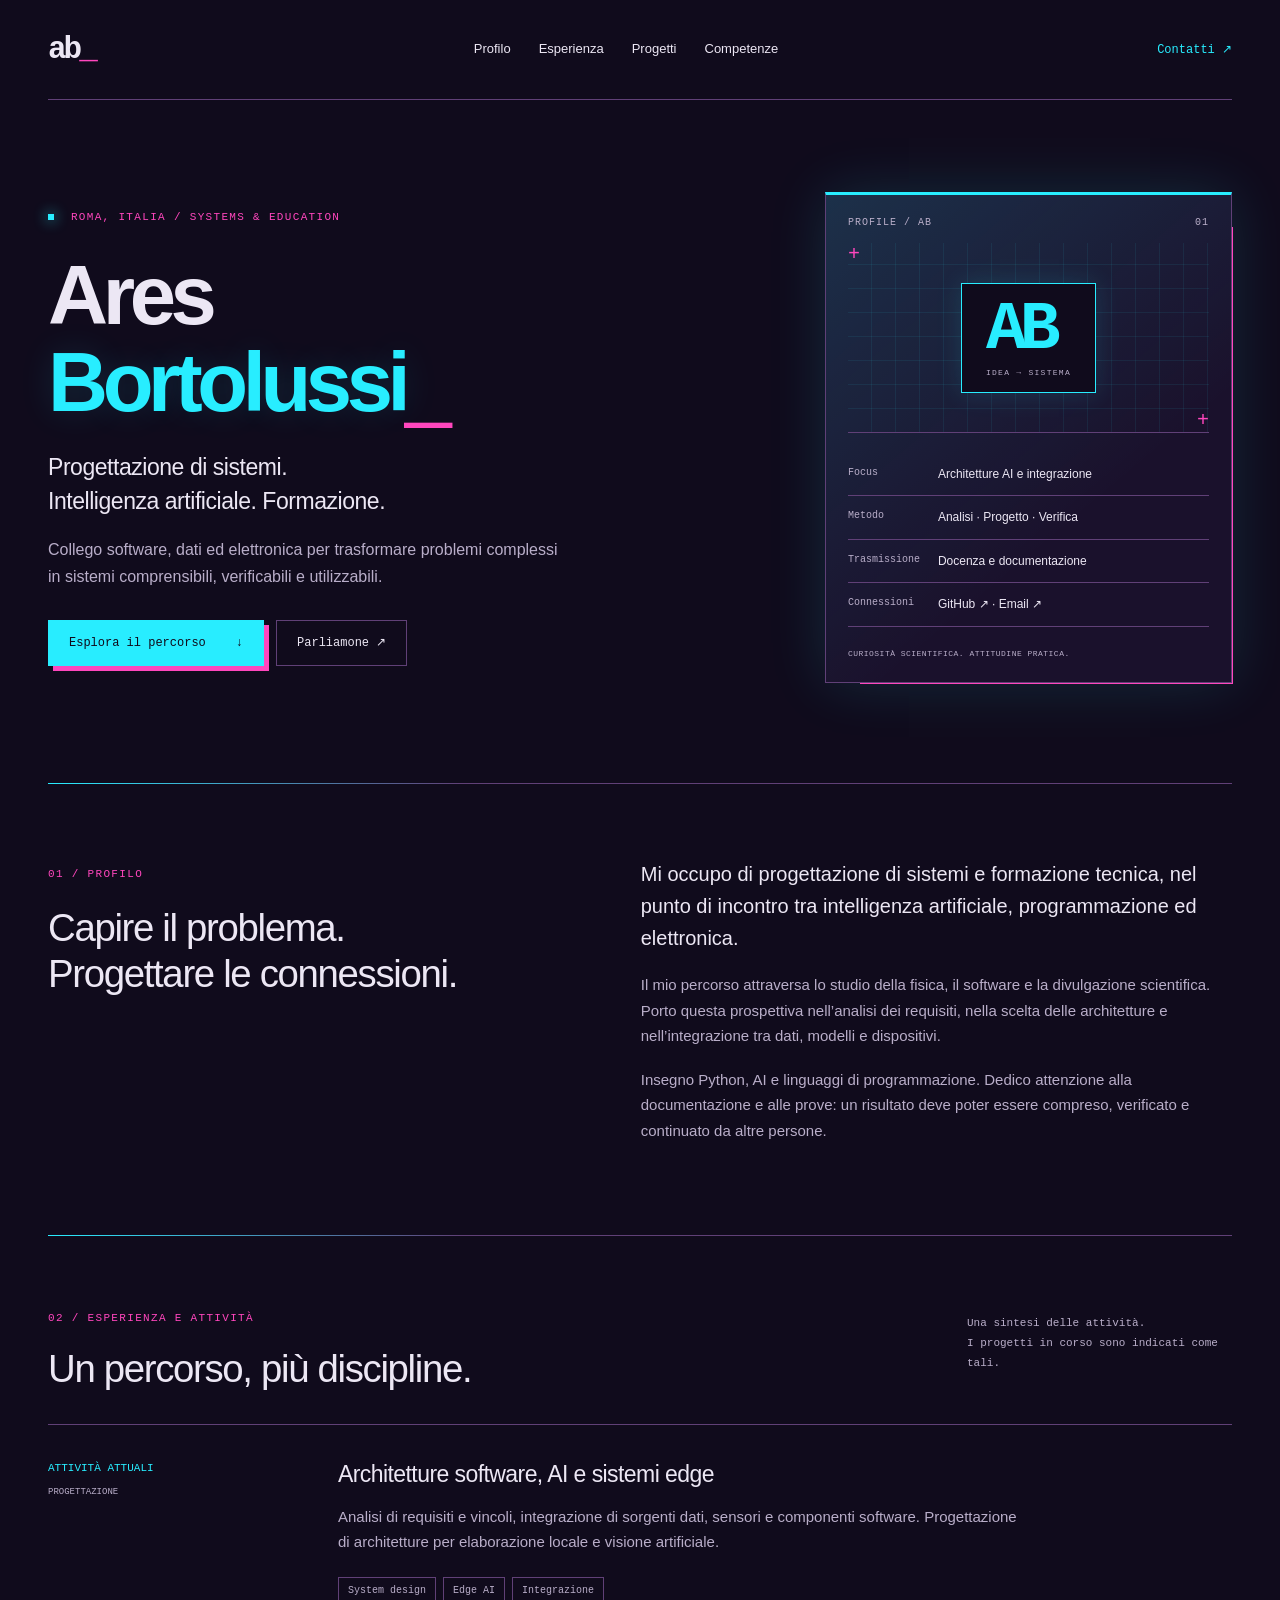
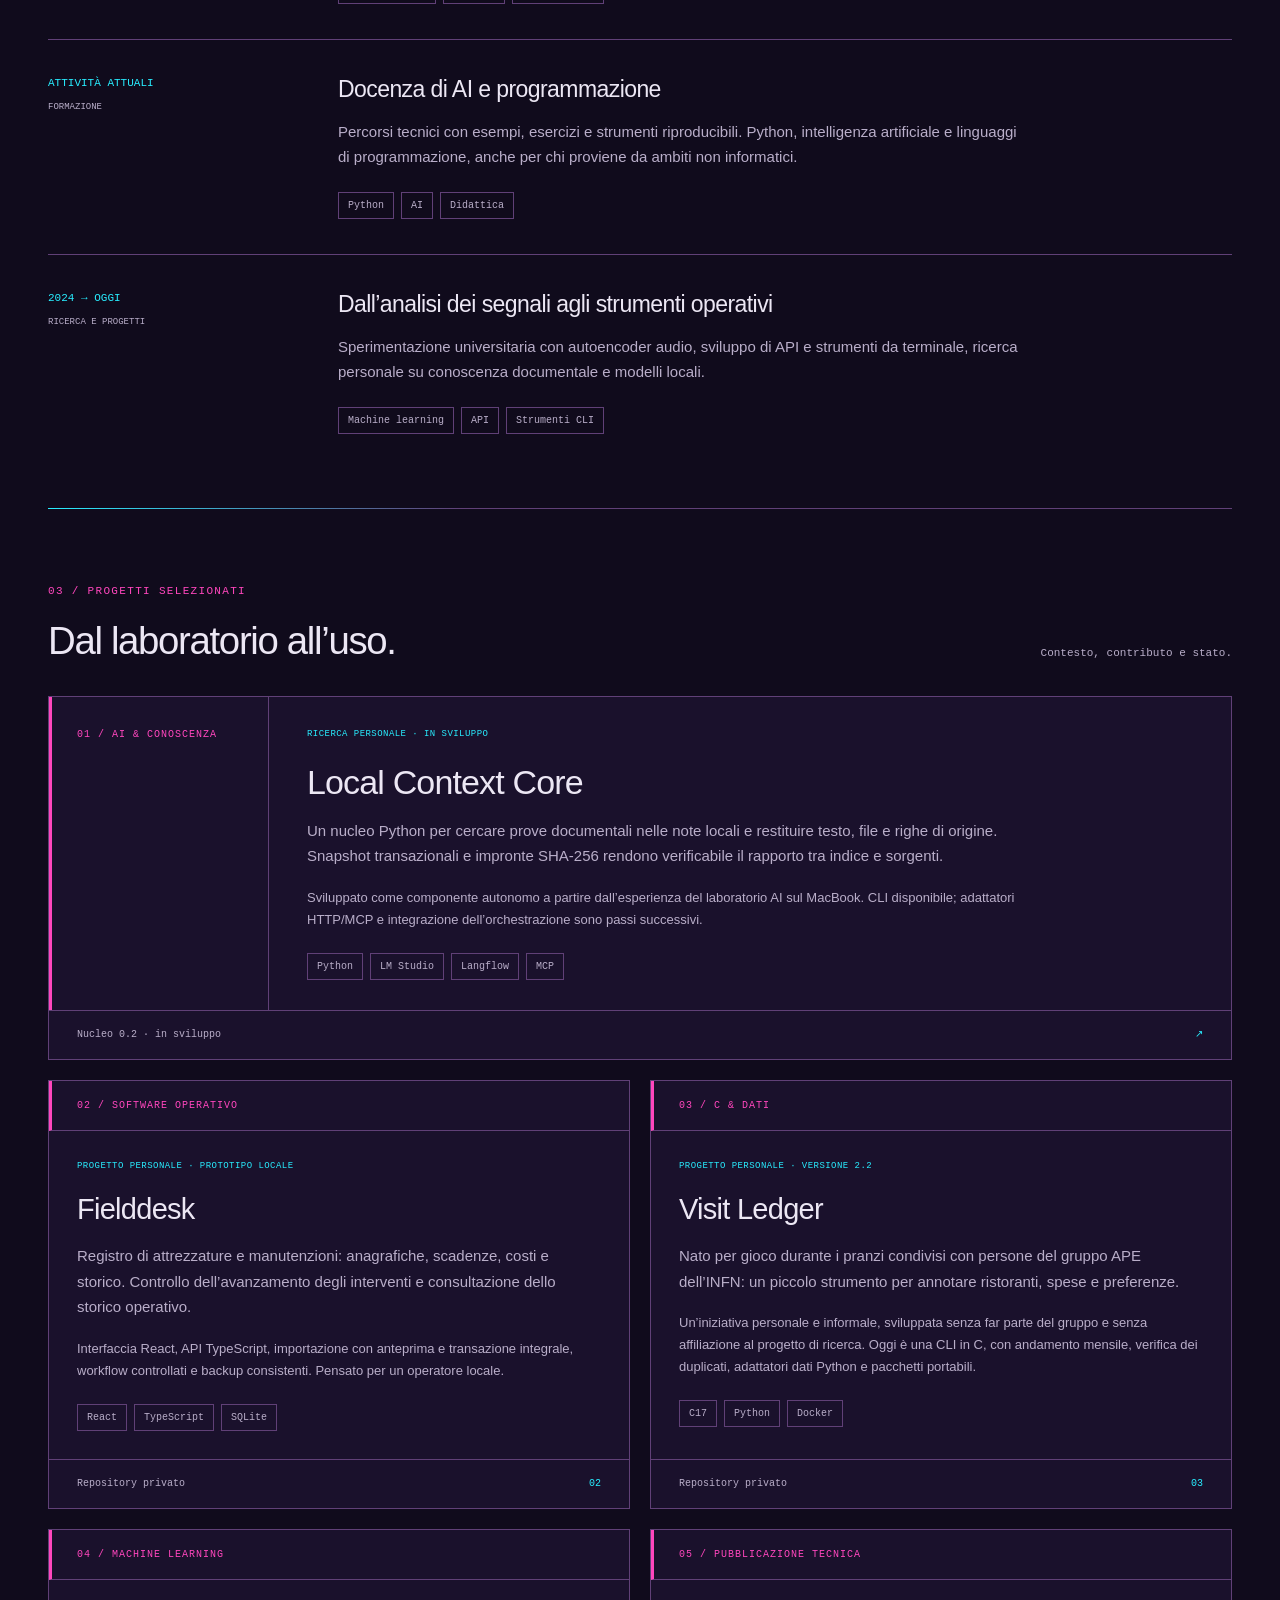
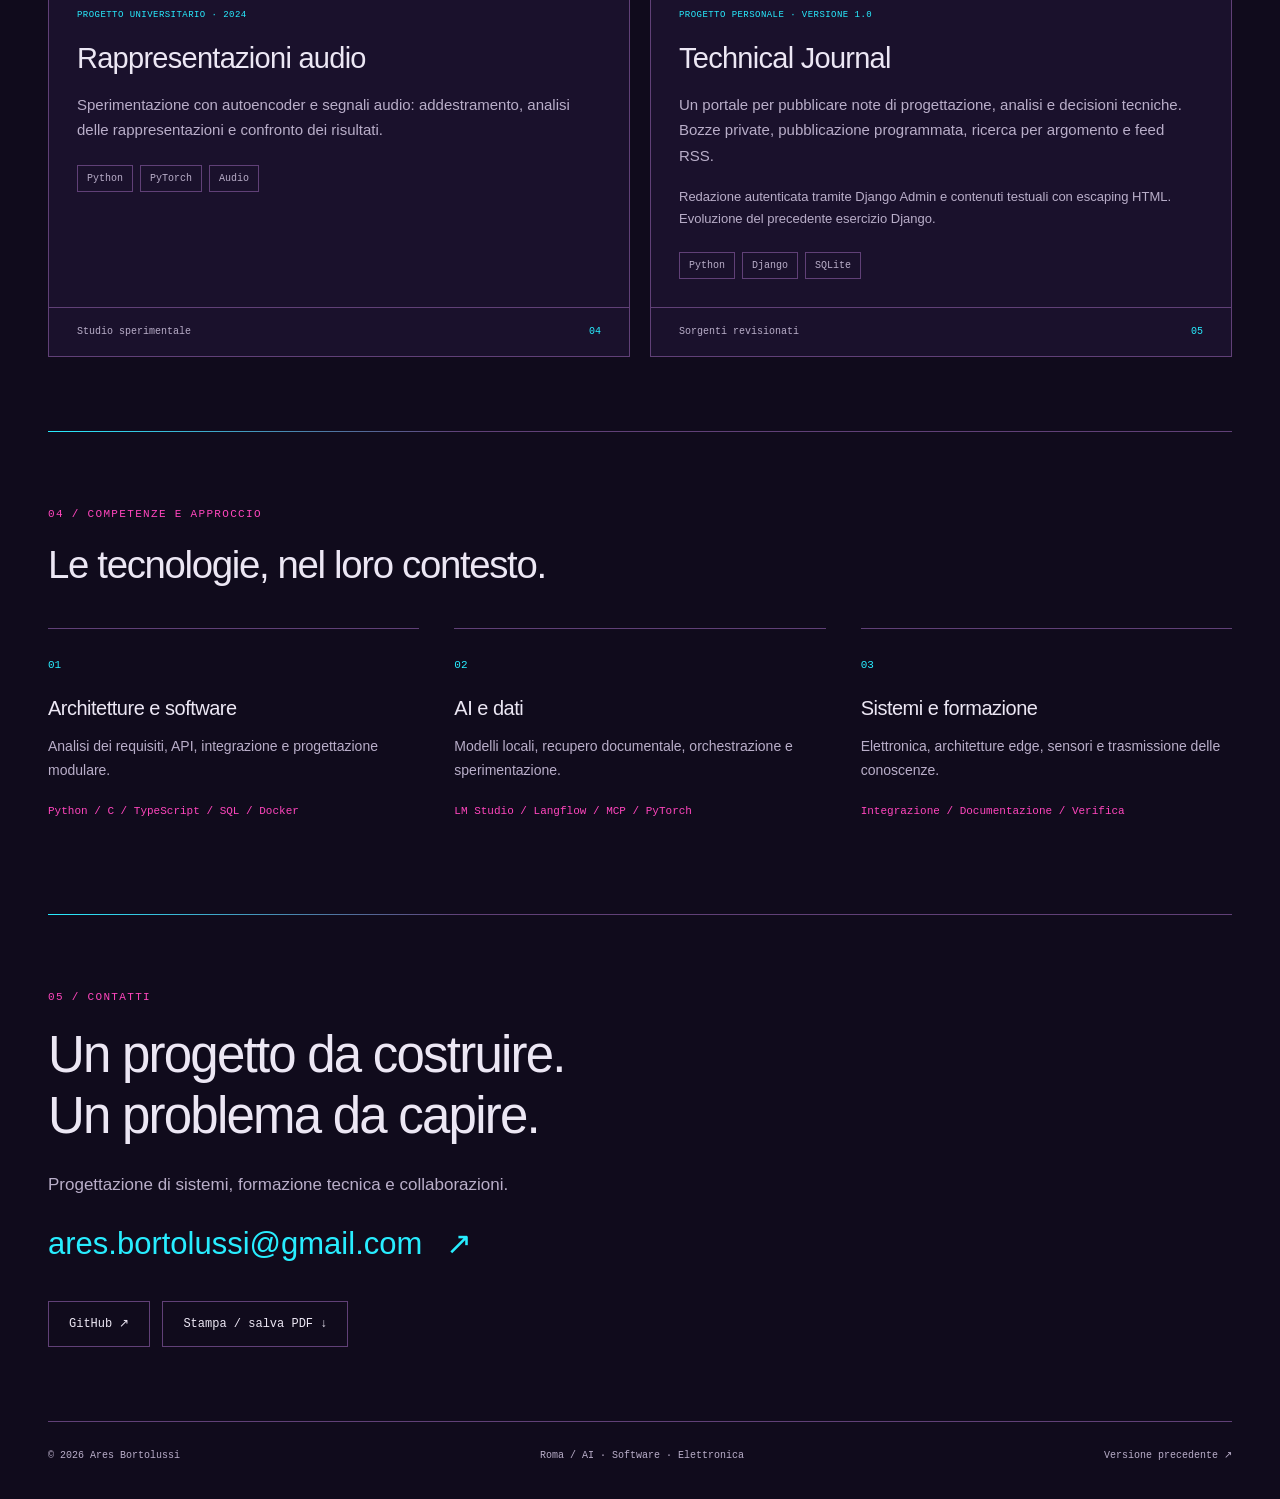
==== commit 28708023: "Publish the mature cyberpunk CV homepage and concrete project descriptions" ====
--- a/index.html
+++ b/index.html
@@ -1,369 +1,19 @@
 <!doctype html>
-<html lang="it" data-theme="dark">
-  <head>
-    <meta charset="utf-8" />
-    <meta name="viewport" content="width=device-width, initial-scale=1" />
-    <title>Ares Bortolussi — AI, software e sistemi</title>
-    <meta
-      name="description"
-      content="Ares Bortolussi: progettazione di sistemi, intelligenza artificiale, elettronica e formazione. Progetti, metodo e ricerca da Roma."
-    />
-    <meta name="theme-color" content="#111716" />
-    <link rel="canonical" href="https://aresbortolussi.github.io/" />
-    <meta
-      property="og:title"
-      content="Ares Bortolussi — AI, software e sistemi"
-    />
-    <meta
-      property="og:description"
-      content="Connettere idee, software e mondo fisico."
-    />
-    <meta property="og:type" content="website" />
-    <meta property="og:url" content="https://aresbortolussi.github.io/" />
-    <link rel="icon" href="assets/modern/favicon.svg" type="image/svg+xml" />
-    <link rel="stylesheet" href="assets/modern/site.css" />
-    <script src="assets/modern/site.js" defer></script>
-    <script type="application/ld+json">
-      {
-        "@context": "https://schema.org",
-        "@type": "Person",
-        "name": "Ares Bortolussi",
-        "url": "https://aresbortolussi.github.io/",
-        "jobTitle": "Progettazione di sistemi e formazione tecnica",
-        "sameAs": ["https://github.com/AresBortolussi"],
-        "knowsAbout": [
-          "Artificial intelligence",
-          "Software architecture",
-          "Electronics",
-          "Teaching"
-        ]
-      }
-    </script>
-  </head>
-  <body>
-    <a class="skip" href="#main">Vai al contenuto</a>
-    <header class="header shell">
-      <a class="wordmark" href="#" aria-label="Ares Bortolussi, inizio pagina"
-        >ab<span>✳</span></a
-      >
-      <nav aria-label="Navigazione principale">
-        <a href="#lavoro">Progetti</a><a href="#approccio">Approccio</a
-        ><a href="#percorso">Percorso</a>
-      </nav>
-      <div class="header-actions">
-        <button id="theme" type="button" aria-label="Attiva tema chiaro" hidden>
-          ◐</button
-        ><a class="contact-link" href="mailto:ares.bortolussi@gmail.com"
-          >Parliamone <span aria-hidden="true">↗</span></a
-        >
-      </div>
-    </header>
-    <main id="main">
-      <section class="hero shell" aria-labelledby="hero-title">
-        <div class="eyebrow">
-          <span class="status-dot" aria-hidden="true"></span> ARES BORTOLUSSI
-          <span class="location">ROMA, ITALIA · 41.90° N</span>
-        </div>
-        <h1 id="hero-title">Le idee diventano<br /><em>sistemi.</em></h1>
-        <div class="hero-bottom">
-          <p>
-            Progetto connessioni tra
-            <strong>intelligenza artificiale, software ed elettronica.</strong>
-            E insegno a comprenderle, costruirle e farle funzionare.
-          </p>
-          <a class="round-link" href="#lavoro" aria-label="Esplora i progetti"
-            >↓</a
-          >
-        </div>
-        <div
-          class="system-art"
-          role="img"
-          aria-label="Dal problema al sistema: software, dati, intelligenza artificiale ed elettronica collegati da un processo di verifica"
-        >
-          <div class="art-top">
-            <span>FIELD NOTES / SYSTEM DESIGN</span><span>01 — 04</span>
-          </div>
-          <div class="orbital">
-            <span class="orbit orbit-a"></span
-            ><span class="orbit orbit-b"></span
-            ><span class="orbit orbit-c"></span>
-            <div class="core">ab<span>IDEA → SISTEMA</span></div>
-            <span class="satellite sat-a">SOFTWARE</span
-            ><span class="satellite sat-b">AI / DATI</span
-            ><span class="satellite sat-c">ELETTRONICA</span
-            ><span class="art-caption"
-              >OSSERVARE.<br />PROGETTARE.<br />VERIFICARE.</span
-            >
-          </div>
-          <div class="art-bottom">
-            <span>HUMAN CURIOSITY. ENGINEERING METHOD.</span><span>↗</span>
-          </div>
-        </div>
-      </section>
-      <div class="discipline-band">
-        <div class="shell">
-          <span>AI & AUTOMAZIONE</span><span>ARCHITETTURE SOFTWARE</span
-          ><span>EDGE & ELETTRONICA</span><span>FORMAZIONE</span>
-        </div>
-      </div>
-      <section class="shell section" id="lavoro" aria-labelledby="work-title">
-        <div class="section-top">
-          <span class="eyebrow">01 / LAVORI E RICERCA</span
-          ><span class="muted">Una selezione, dal 2024 a oggi</span>
-        </div>
-        <div class="section-heading">
-          <h2 id="work-title">Dalla teoria<br />al banco di lavoro.</h2>
-          <p>
-            Esperimenti personali, strumenti didattici e ambiti di progettazione
-            professionale. Ogni scheda distingue il contesto e lo stato del
-            lavoro.
-          </p>
-        </div>
-        <div class="filters" role="group" aria-label="Filtra i progetti" hidden>
-          <button aria-pressed="true" data-filter="all">Tutti</button
-          ><button aria-pressed="false" data-filter="ai">AI & dati</button
-          ><button aria-pressed="false" data-filter="software">Software</button
-          ><button aria-pressed="false" data-filter="hardware">
-            Sistemi fisici</button
-          ><button aria-pressed="false" data-filter="education">
-            Formazione
-          </button>
-        </div>
-        <p id="filter-status" class="sr-only" aria-live="polite"></p>
-        <div class="project-grid">
-          <article class="project featured" data-category="ai software">
-            <div class="project-meta">
-              <span>RICERCA PERSONALE · IN SVILUPPO</span><span>2026</span>
-            </div>
-            <div class="mini-flow" aria-hidden="true">
-              <span>LOCALE</span><i>↔</i><span>STRUMENTI</span><i>↔</i
-              ><span>CLOUD</span>
-            </div>
-            <div>
-              <span class="tag">AI / ORCHESTRAZIONE</span>
-              <h3>Un laboratorio AI,<br />al proprio ritmo.</h3>
-              <p>
-                Modelli locali, recupero delle conoscenze e strumenti
-                coordinati. Un percorso verso flussi riproducibili, con il cloud
-                coinvolto quando serve.
-              </p>
-            </div>
-            <span class="project-footer"
-              >Langflow · Python · RAG <span>Ricerca in corso ↗</span></span
-            >
-          </article>
-          <article class="project" data-category="software">
-            <div class="project-meta">
-              <span>PROGETTO DIDATTICO</span><span>2025 →</span>
-            </div>
-            <div class="project-symbol" aria-hidden="true">{ / }</div>
-            <div>
-              <span class="tag">BACKEND / ANALISI</span>
-              <h3>Dai dati alle operazioni.</h3>
-              <p>
-                Un’API TypeScript nata per gestire lead e simulazioni. Il nuovo
-                sviluppo esplora asset, manutenzioni e analisi operative.
-              </p>
-            </div>
-            <span class="project-footer"
-              >TypeScript · SQL · Python <span>Repository privato</span></span
-            >
-          </article>
-          <article class="project" data-category="ai">
-            <div class="project-meta">
-              <span>PROGETTO UNIVERSITARIO</span><span>2024</span>
-            </div>
-            <div class="waveform" aria-hidden="true">
-              <i></i><i></i><i></i><i></i><i></i><i></i><i></i><i></i><i></i
-              ><i></i><i></i><i></i><i></i><i></i><i></i>
-            </div>
-            <div>
-              <span class="tag">MACHINE LEARNING / AUDIO</span>
-              <h3>Ascoltare i dati.</h3>
-              <p>
-                Sperimentazione su autoencoder e rappresentazioni audio:
-                addestramento, confronto dei risultati e analisi dei segnali.
-              </p>
-            </div>
-            <span class="project-footer"
-              >Python · PyTorch <span>Studio sperimentale</span></span
-            >
-          </article>
-          <article class="project" data-category="hardware ai">
-            <div class="project-meta">
-              <span>AMBITO PROFESSIONALE</span><span>2026</span>
-            </div>
-            <div class="project-symbol circuit-symbol" aria-hidden="true">
-              ⌘
-            </div>
-            <div>
-              <span class="tag">EDGE AI / INTEGRAZIONE</span>
-              <h3>Il software incontra<br />il mondo fisico.</h3>
-              <p>
-                Progettazione di architetture edge, acquisizione da sensori e
-                visione artificiale. Integrazione tra elaborazione,
-                alimentazione e vincoli operativi.
-              </p>
-            </div>
-            <span class="project-footer"
-              >Computer vision · Sensori <span>Progettazione</span></span
-            >
-          </article>
-          <article class="project" data-category="education software">
-            <div class="project-meta">
-              <span>DOCENZA</span><span>2026</span>
-            </div>
-            <div class="project-symbol" aria-hidden="true">
-              Aa<span class="accent">↗</span>
-            </div>
-            <div>
-              <span class="tag">PYTHON / DIDATTICA</span>
-              <h3>Programmare<br />per capire.</h3>
-              <p>
-                Percorsi di Python, AI e linguaggi di programmazione. Esempi
-                concreti, notebook ed esercizi, anche per chi lavora con testi e
-                traduzione.
-              </p>
-            </div>
-            <a
-              class="project-footer"
-              href="mailto:ares.bortolussi@gmail.com?subject=Formazione%20tecnica"
-              >Formazione su misura <span>Scrivimi ↗</span></a
-            >
-          </article>
-          <article class="project" data-category="software">
-            <div class="project-meta">
-              <span>PROGETTO PERSONALE</span><span>2021 →</span>
-            </div>
-            <div class="project-symbol" aria-hidden="true">
-              C<span class="accent">_</span>
-            </div>
-            <div>
-              <span class="tag">C / STRUMENTI CLI</span>
-              <h3>APE, oltre l’esercizio.</h3>
-              <p>
-                Nato per gioco durante i pranzi condivisi con persone del gruppo
-                APE dell’INFN, come iniziativa personale senza appartenenza al
-                gruppo né affiliazione al progetto di ricerca. Oggi è uno
-                strumento da terminale in C con adattatori Python.
-              </p>
-            </div>
-            <span class="project-footer"
-              >C · Python · Bash <span>Repository privato</span></span
-            >
-          </article>
-        </div>
-        <div class="work-foot">
-          <span class="muted"
-            >Il codice pubblico e gli esperimenti disponibili sono su
-            GitHub.</span
-          ><a href="https://github.com/AresBortolussi">Esplora GitHub ↗</a>
-        </div>
-      </section>
-      <section class="method section" id="approccio">
-        <div class="shell">
-          <div class="section-top">
-            <span class="eyebrow">02 / COME LAVORO</span
-            ><span>LA COMPLESSITÀ MERITA CHIAREZZA.</span>
-          </div>
-          <h2>Prima capire.<br />Poi costruire <em>bene.</em></h2>
-          <div class="method-grid">
-            <article>
-              <span>01</span>
-              <h3>Fare le domande giuste</h3>
-              <p>
-                Parto dal problema, dalle persone e dai vincoli. La tecnologia
-                arriva dopo aver capito cosa deve rendere possibile.
-              </p>
-            </article>
-            <article>
-              <span>02</span>
-              <h3>Collegare le discipline</h3>
-              <p>
-                Software, dati ed elettronica sono parti dello stesso sistema.
-                Progetto le interfacce tra loro, oltre ai singoli componenti.
-              </p>
-            </article>
-            <article>
-              <span>03</span>
-              <h3>Rendere il lavoro trasferibile</h3>
-              <p>
-                Documentazione, prove e ambienti riproducibili: un progetto deve
-                poter essere compreso, verificato e continuato.
-              </p>
-            </article>
-          </div>
-        </div>
-      </section>
-      <section class="shell section about" id="percorso">
-        <div>
-          <span class="eyebrow">03 / UN FILO CONDUTTORE</span>
-          <h2>Curiosità scientifica.<br />Attitudine pratica.</h2>
-          <p class="about-lead">
-            Sono Ares. Mi interessa il punto in cui una spiegazione diventa
-            comprensione e un’idea diventa qualcosa che funziona.
-          </p>
-          <p>
-            Il mio percorso attraversa lo studio della fisica, l’elettronica, la
-            programmazione e la divulgazione scientifica. Oggi questi interessi
-            si incontrano nella progettazione di sistemi e nella formazione
-            tecnica.
-          </p>
-          <p>
-            Insegno Python, intelligenza artificiale e linguaggi di
-            programmazione. Lavoro su architetture software e integrazione di
-            dati e dispositivi, con attenzione alla chiarezza, alla sicurezza e
-            alla possibilità di riprodurre il risultato.
-          </p>
-        </div>
-        <aside class="notebook">
-          <span class="eyebrow">APPUNTI DAL PERCORSO</span>
-          <div>
-            <span>2026</span>
-            <p>
-              Sistemi AI locali, architetture edge, integrazione e formazione.
-            </p>
-          </div>
-          <div>
-            <span>2025</span>
-            <p>
-              API TypeScript, database e analisi Python in un progetto
-              dimostrativo.
-            </p>
-          </div>
-          <div>
-            <span>2024</span>
-            <p>
-              Machine learning applicato all’audio e sperimentazione con
-              autoencoder.
-            </p>
-          </div>
-          <div>
-            <span>LE BASI</span>
-            <p>Fisica, elettronica, insegnamento e divulgazione scientifica.</p>
-          </div>
-        </aside>
-      </section>
-      <section class="contact-section" id="contatti">
-        <div class="shell">
-          <span class="eyebrow">04 / LA PROSSIMA CONNESSIONE</span>
-          <h2>Hai un problema<br /><em>interessante?</em></h2>
-          <a class="email" href="mailto:ares.bortolussi@gmail.com"
-            >Scrivimi <span>↗</span></a
-          >
-          <div class="contact-details">
-            <a href="mailto:ares.bortolussi@gmail.com"
-              >ares.bortolussi@gmail.com</a
-            ><span>Progetti · Formazione · Collaborazioni</span>
-          </div>
-        </div>
-      </section>
-    </main>
-    <footer class="shell footer">
-      <a class="wordmark" href="#">ab<span>✳</span></a
-      ><span>© <span id="year">2026</span> Ares Bortolussi</span
-      ><a href="https://github.com/AresBortolussi">GitHub ↗</a
-      ><span class="muted">Nessun tracciamento. Solo idee.</span>
-    </footer>
-  </body>
-</html>
+<html lang="it" data-theme="carbon"><head><meta charset="utf-8"><meta name="viewport" content="width=device-width,initial-scale=1"><meta name="description" content="Ares Bortolussi. Progettazione di sistemi AI, software ed elettronica. Formazione tecnica, percorso e progetti."><title>Ares Bortolussi · Sistemi, AI e formazione</title><meta name="theme-color" content="#100b1c"><link rel="canonical" href="https://aresbortolussi.github.io/"><script type="application/ld+json">{"@context":"https://schema.org","@type":"Person","name":"Ares Bortolussi","url":"https://aresbortolussi.github.io/","jobTitle":"Progettazione di sistemi e formazione tecnica","sameAs":["https://github.com/AresBortolussi"]}</script><link rel="stylesheet" href="v3/style.css"><script src="v3/site.js" defer></script></head>
+<body>
+<a class="skip" href="#main">Vai al contenuto</a>
+<header class="shell header"><a href="#main" class="brand" aria-label="Ares Bortolussi, inizio">ab<span>_</span></a><nav aria-label="Principale"><a href="#profilo">Profilo</a><a href="#esperienza">Esperienza</a><a href="#progetti">Progetti</a><a href="#competenze">Competenze</a></nav><a class="contact" href="mailto:ares.bortolussi@gmail.com">Contatti ↗</a></header>
+<main id="main">
+<section class="shell hero"><div class="hero-copy"><p class="eyebrow"><span class="dot"></span> ROMA, ITALIA / SYSTEMS & EDUCATION</p><h1>Ares<br><span>Bortolussi</span><i aria-hidden="true">_</i></h1><p class="role">Progettazione di sistemi.<br>Intelligenza artificiale. Formazione.</p><p class="intro">Collego software, dati ed elettronica per trasformare problemi complessi in sistemi comprensibili, verificabili e utilizzabili.</p><div class="actions"><a class="button primary" href="#esperienza">Esplora il percorso <span>↓</span></a><a class="button" href="mailto:ares.bortolussi@gmail.com">Parliamone ↗</a></div></div>
+<aside class="profile-panel" aria-label="Profilo in sintesi"><div class="panel-top"><span>PROFILE / AB</span><span>01</span></div><div class="profile-mark" aria-hidden="true"><span class="cross one">+</span><span class="cross two">+</span><div class="monogram">AB<span>IDEA → SISTEMA</span></div></div><dl><div><dt>Focus</dt><dd>Architetture AI e integrazione</dd></div><div><dt>Metodo</dt><dd>Analisi · Progetto · Verifica</dd></div><div><dt>Trasmissione</dt><dd>Docenza e documentazione</dd></div><div><dt>Connessioni</dt><dd><a href="https://github.com/AresBortolussi">GitHub ↗</a> · <a href="mailto:ares.bortolussi@gmail.com">Email ↗</a></dd></div></dl><p class="panel-bottom">CURIOSITÀ SCIENTIFICA. ATTITUDINE PRATICA.</p></aside></section>
+<section class="shell section profile" id="profilo"><div class="section-label"><span>01 / PROFILO</span><h2>Capire il problema.<br>Progettare le connessioni.</h2></div><div class="reading"><p class="lead">Mi occupo di progettazione di sistemi e formazione tecnica, nel punto di incontro tra intelligenza artificiale, programmazione ed elettronica.</p><p>Il mio percorso attraversa lo studio della fisica, il software e la divulgazione scientifica. Porto questa prospettiva nell’analisi dei requisiti, nella scelta delle architetture e nell’integrazione tra dati, modelli e dispositivi.</p><p>Insegno Python, AI e linguaggi di programmazione. Dedico attenzione alla documentazione e alle prove: un risultato deve poter essere compreso, verificato e continuato da altre persone.</p></div></section>
+<section class="shell section" id="esperienza"><div class="heading"><div><p class="eyebrow">02 / ESPERIENZA E ATTIVITÀ</p><h2>Un percorso, più discipline.</h2></div><p class="aside-note">Una sintesi delle attività.<br>I progetti in corso sono indicati come tali.</p></div><div class="timeline"><article><div class="period">ATTIVITÀ ATTUALI<span>PROGETTAZIONE</span></div><div><h3>Architetture software, AI e sistemi edge</h3><p>Analisi di requisiti e vincoli, integrazione di sorgenti dati, sensori e componenti software. Progettazione di architetture per elaborazione locale e visione artificiale.</p><ul class="tags"><li>System design</li><li>Edge AI</li><li>Integrazione</li></ul></div></article><article><div class="period">ATTIVITÀ ATTUALI<span>FORMAZIONE</span></div><div><h3>Docenza di AI e programmazione</h3><p>Percorsi tecnici con esempi, esercizi e strumenti riproducibili. Python, intelligenza artificiale e linguaggi di programmazione, anche per chi proviene da ambiti non informatici.</p><ul class="tags"><li>Python</li><li>AI</li><li>Didattica</li></ul></div></article><article><div class="period">2024 → OGGI<span>RICERCA E PROGETTI</span></div><div><h3>Dall’analisi dei segnali agli strumenti operativi</h3><p>Sperimentazione universitaria con autoencoder audio, sviluppo di API e strumenti da terminale, ricerca personale su conoscenza documentale e modelli locali.</p><ul class="tags"><li>Machine learning</li><li>API</li><li>Strumenti CLI</li></ul></div></article></div></section>
+<section class="shell section" id="progetti"><div class="heading"><div><p class="eyebrow">03 / PROGETTI SELEZIONATI</p><h2>Dal laboratorio all’uso.</h2></div><span class="aside-note">Contesto, contributo e stato.</span></div><div class="projects"><article class="project wide"><div class="project-number">01 / AI & CONOSCENZA</div><div class="project-main"><p class="status">RICERCA PERSONALE · IN SVILUPPO</p><h3>Local Context Core</h3><p>Un nucleo Python per cercare prove documentali nelle note locali e restituire testo, file e righe di origine. Snapshot transazionali e impronte SHA-256 rendono verificabile il rapporto tra indice e sorgenti.</p><p class="project-detail">Sviluppato come componente autonomo a partire dall’esperienza del laboratorio AI sul MacBook. CLI disponibile; adattatori HTTP/MCP e integrazione dell’orchestrazione sono passi successivi.</p><ul class="tags"><li>Python</li><li>LM Studio</li><li>Langflow</li><li>MCP</li></ul></div><div class="project-end">Nucleo 0.2 · in sviluppo<span>↗</span></div></article>
+<article class="project"><div class="project-number">02 / SOFTWARE OPERATIVO</div><div class="project-main"><p class="status">PROGETTO PERSONALE · PROTOTIPO LOCALE</p><h3>Fielddesk</h3><p>Registro di attrezzature e manutenzioni: anagrafiche, scadenze, costi e storico. Controllo dell’avanzamento degli interventi e consultazione dello storico operativo.</p><p class="project-detail">Interfaccia React, API TypeScript, importazione con anteprima e transazione integrale, workflow controllati e backup consistenti. Pensato per un operatore locale.</p><ul class="tags"><li>React</li><li>TypeScript</li><li>SQLite</li></ul></div><div class="project-end">Repository privato<span>02</span></div></article>
+<article class="project"><div class="project-number">03 / C & DATI</div><div class="project-main"><p class="status">PROGETTO PERSONALE · VERSIONE 2.2</p><h3>Visit Ledger</h3><p>Nato per gioco durante i pranzi condivisi con persone del gruppo APE dell’INFN: un piccolo strumento per annotare ristoranti, spese e preferenze.</p><p class="project-detail">Un’iniziativa personale e informale, sviluppata senza far parte del gruppo e senza affiliazione al progetto di ricerca. Oggi è una CLI in C, con andamento mensile, verifica dei duplicati, adattatori dati Python e pacchetti portabili.</p><ul class="tags"><li>C17</li><li>Python</li><li>Docker</li></ul></div><div class="project-end">Repository privato<span>03</span></div></article>
+<article class="project"><div class="project-number">04 / MACHINE LEARNING</div><div class="project-main"><p class="status">PROGETTO UNIVERSITARIO · 2024</p><h3>Rappresentazioni audio</h3><p>Sperimentazione con autoencoder e segnali audio: addestramento, analisi delle rappresentazioni e confronto dei risultati.</p><ul class="tags"><li>Python</li><li>PyTorch</li><li>Audio</li></ul></div><div class="project-end">Studio sperimentale<span>04</span></div></article>
+<article class="project"><div class="project-number">05 / PUBBLICAZIONE TECNICA</div><div class="project-main"><p class="status">PROGETTO PERSONALE · VERSIONE 1.0</p><h3>Technical Journal</h3><p>Un portale per pubblicare note di progettazione, analisi e decisioni tecniche. Bozze private, pubblicazione programmata, ricerca per argomento e feed RSS.</p><p class="project-detail">Redazione autenticata tramite Django Admin e contenuti testuali con escaping HTML. Evoluzione del precedente esercizio Django.</p><ul class="tags"><li>Python</li><li>Django</li><li>SQLite</li></ul></div><div class="project-end">Sorgenti revisionati<span>05</span></div></article></div></section>
+<section class="shell section" id="competenze"><p class="eyebrow">04 / COMPETENZE E APPROCCIO</p><h2>Le tecnologie, nel loro contesto.</h2><div class="skills"><article><span>01</span><h3>Architetture e software</h3><p>Analisi dei requisiti, API, integrazione e progettazione modulare.</p><p class="tools">Python / C / TypeScript / SQL / Docker</p></article><article><span>02</span><h3>AI e dati</h3><p>Modelli locali, recupero documentale, orchestrazione e sperimentazione.</p><p class="tools">LM Studio / Langflow / MCP / PyTorch</p></article><article><span>03</span><h3>Sistemi e formazione</h3><p>Elettronica, architetture edge, sensori e trasmissione delle conoscenze.</p><p class="tools">Integrazione / Documentazione / Verifica</p></article></div></section>
+<section class="shell section closing" id="contatti"><p class="eyebrow">05 / CONTATTI</p><h2>Un progetto da costruire.<br>Un problema da capire.</h2><p>Progettazione di sistemi, formazione tecnica e collaborazioni.</p><a class="email" href="mailto:ares.bortolussi@gmail.com">ares.bortolussi@gmail.com <span>↗</span></a><div class="actions"><a class="button" href="https://github.com/AresBortolussi">GitHub ↗</a><button class="button" id="print" hidden>Stampa / salva PDF ↓</button></div></section>
+</main><footer class="shell footer"><span>© 2026 Ares Bortolussi</span><span>Roma / AI · Software · Elettronica</span><a href="old2/index.html">Versione precedente ↗</a></footer>
+</body></html>
--- a/v3/style.css
+++ b/v3/style.css
@@ -0,0 +1,16 @@
+@charset "UTF-8";
+:root{color-scheme:dark;--bg:#0b1013;--panel:#111a20;--text:#e9e8e0;--muted:#adb7bb;--line:#344048;--accent:#ffbf69;--secondary:#70c6cb;--glow:#ffbf6912;--mono:ui-monospace,SFMono-Regular,Consolas,"Liberation Mono",monospace;--sans:Inter,"Segoe UI",Arial,sans-serif}
+:root[data-theme=neuro]{--bg:#080e13;--panel:#101c24;--text:#e5e9e2;--muted:#abb9ac;--line:#2a5962;--accent:#a1ff32;--secondary:#24edff;--glow:#a1ff3324}
+:root[data-theme=carbon]{--bg:#100b1c;--panel:#1a112c;--text:#ece7f4;--muted:#b9aec9;--line:#604077;--accent:#28edff;--secondary:#ff46bd;--glow:#28edff24}
+*{box-sizing:border-box}html{scroll-behavior:smooth;scroll-padding-top:24px}body{margin:0;background:var(--bg);color:var(--text);font:17px/1.7 var(--sans)}a{color:inherit;text-decoration:none}a:hover{color:var(--accent)}button{font:inherit;cursor:pointer}a:focus-visible,button:focus-visible{outline:2px solid var(--accent);outline-offset:6px}.shell{width:min(1192px,calc(100% - 96px));margin:auto}.skip{position:absolute;left:20px;top:-100px;background:var(--accent);color:var(--bg);padding:10px;z-index:10}.skip:focus{top:10px}.preview{display:flex;align-items:center;justify-content:center;gap:25px;flex-wrap:wrap;padding:12px 24px;background:var(--panel);border-bottom:1px solid var(--line);font:10px/1.5 var(--mono);letter-spacing:.08em}.preview>a{text-decoration:underline}.themes{display:flex;gap:5px;flex-wrap:wrap}.themes button{background:transparent;border:1px solid var(--line);color:var(--muted);font:11px var(--mono);padding:9px 12px}.themes button[aria-pressed=true]{background:var(--accent);border-color:var(--accent);color:var(--bg)}.header{display:flex;justify-content:space-between;align-items:center;height:100px;border-bottom:1px solid var(--line)}.brand{font:bold 31px var(--mono);letter-spacing:-3px}.brand span{color:var(--accent)}nav{display:flex;gap:28px;font-size:13px}.contact{color:var(--accent);font:12px var(--mono)}.hero{padding-top:92px;padding-bottom:100px;display:grid;grid-template-columns:1.35fr .8fr;gap:90px;align-items:center}.eyebrow,.section-label>span{font:11px/1.6 var(--mono);letter-spacing:.12em;color:var(--secondary);text-transform:uppercase}.dot{display:inline-block;width:6px;height:6px;background:var(--accent);margin-right:9px;box-shadow:0 0 14px var(--accent)}h1{font-size:clamp(58px,6.5vw,90px);line-height:1.04;letter-spacing:-.065em;margin:27px 0 25px;font-weight:600}h1>span{color:var(--accent)}h1>i{font-style:normal;color:var(--secondary);font-weight:300}.role{font-size:23px;line-height:1.45;letter-spacing:-.02em}.intro{max-width:510px;color:var(--muted);font-size:16px}.actions{display:flex;gap:12px;flex-wrap:wrap;margin-top:30px}.button{display:inline-flex;gap:30px;align-items:center;justify-content:space-between;padding:13px 20px;border:1px solid var(--line);background:transparent;color:var(--text);font:12px/1.5 var(--mono)}.primary{background:var(--accent);color:var(--bg);border-color:var(--accent)}.primary:hover{color:var(--bg);filter:brightness(1.1)}.profile-panel{border:1px solid var(--line);background:linear-gradient(140deg,var(--glow),transparent 65%),var(--panel);padding:22px}.panel-top{display:flex;justify-content:space-between;font:10px var(--mono);letter-spacing:.1em;color:var(--muted)}.profile-mark{height:190px;display:grid;place-items:center;position:relative;border-bottom:1px solid var(--line);margin:15px 0 20px;background:repeating-linear-gradient(0deg,transparent,transparent 23px,var(--glow) 24px),repeating-linear-gradient(90deg,transparent,transparent 23px,var(--glow) 24px)}.monogram{font:600 68px var(--mono);letter-spacing:-7px;color:var(--accent);border:1px solid var(--line);padding:7px 24px;background:var(--bg)}.monogram span{display:block;font:8px var(--mono);letter-spacing:.16em;text-align:center;color:var(--muted);padding-bottom:8px}.cross{position:absolute;color:var(--secondary);font:20px var(--mono)}.one{left:0;top:0}.two{right:0;bottom:0}dl{margin:0}dl>div{display:grid;grid-template-columns:90px 1fr;border-bottom:1px solid var(--line);padding:11px 0;font-size:12px}dt{color:var(--muted);font-family:var(--mono);font-size:10px}dd{margin:0}.panel-bottom{font:8px/1.7 var(--mono);color:var(--muted);letter-spacing:.06em;margin:20px 0 0}.section{padding:74px 0;border-top:1px solid var(--line)}h2{font-size:clamp(28px,3vw,39px);line-height:1.2;letter-spacing:-.035em;font-weight:500;margin:18px 0 25px}h3{font-size:23px;line-height:1.3;letter-spacing:-.025em;font-weight:500;margin:0 0 14px}p{margin:0 0 18px}.profile{display:grid;grid-template-columns:1fr 1.2fr;gap:100px}.reading{max-width:610px;color:var(--muted);font-size:15px}.reading .lead{font-size:20px;line-height:1.6;color:var(--text)}.heading{display:flex;justify-content:space-between;align-items:end;gap:40px;margin-bottom:32px}.heading h2{margin-bottom:0}.aside-note{font:11px/1.8 var(--mono);color:var(--muted);max-width:265px}.timeline article{display:grid;grid-template-columns:250px 1fr;gap:40px;padding:35px 0;border-top:1px solid var(--line)}.timeline article:last-child{padding-bottom:0}.period{font:11px/1.6 var(--mono);color:var(--accent)}.period span{display:block;color:var(--muted);font-size:9px;margin-top:8px}.timeline article>div:last-child{max-width:690px}.timeline p{color:var(--muted);font-size:15px}.tags{display:flex;flex-wrap:wrap;gap:7px;padding:0;margin:22px 0 0;list-style:none}.tags li{font:10px/1.5 var(--mono);border:1px solid var(--line);padding:5px 9px;color:var(--muted)}.projects{display:grid;grid-template-columns:1fr 1fr;gap:20px}.project{display:flex;flex-direction:column;min-width:0;border:1px solid var(--line);background:var(--panel)}.project-number{padding:17px 25px;border-bottom:1px solid var(--line);font:10px/1.5 var(--mono);letter-spacing:.1em;color:var(--secondary)}.project-main{padding:28px;flex:1}.status{font:9px/1.6 var(--mono);color:var(--accent);letter-spacing:.05em;margin-bottom:18px}.project h3{font-size:29px}.project p:not(.status){font-size:15px;color:var(--muted)}.project .project-detail{font-size:13px!important}.project-end{display:flex;justify-content:space-between;border-top:1px solid var(--line);padding:16px 28px;font:10px/1.6 var(--mono);color:var(--muted)}.project-end span{color:var(--accent)}.wide{grid-column:1/-1;display:grid;grid-template-columns:220px 1fr}.wide .project-number{border-bottom:0;border-right:1px solid var(--line);padding-top:30px}.wide .project-main{padding:30px 38px}.wide .project-end{grid-column:1/-1}.wide h3{font-size:34px}.wide p{max-width:720px}.skills{display:grid;grid-template-columns:repeat(3,1fr);gap:35px;margin-top:40px}.skills article{border-top:1px solid var(--line);padding-top:20px}.skills article>span{font:11px var(--mono);color:var(--accent)}.skills h3{font-size:20px;margin-top:17px}.skills p{font-size:14px;color:var(--muted)}.skills .tools{font:11px/1.9 var(--mono);color:var(--secondary)}.closing h2{font-size:clamp(32px,4vw,51px)}.closing>p:not(.eyebrow){color:var(--muted)}.email{font-size:clamp(17px,3vw,31px);color:var(--accent);overflow-wrap:anywhere}.email span{margin-left:15px}.footer{display:flex;justify-content:space-between;gap:20px;flex-wrap:wrap;border-top:1px solid var(--line);padding:25px 0 35px;font:10px/1.7 var(--mono);color:var(--muted)}
+@media(min-width:1500px){.hero{min-height:700px}}@media(max-width:1000px){.shell{width:calc(100% - 56px)}.hero{gap:40px}.profile{gap:40px}.timeline article{grid-template-columns:180px 1fr}.wide{grid-template-columns:170px 1fr}.preview{gap:10px}.skills{gap:20px}}@media(max-width:760px){.shell{width:calc(100% - 36px)}.preview{justify-content:flex-start;padding:12px 18px}.preview>span{width:100%}.themes button{padding:9px;font-size:10px}.header{height:auto;min-height:90px;flex-wrap:wrap;padding:18px 0;gap:14px}.header nav{order:3;width:100%;gap:24px;font-size:12px;overflow:auto;padding:8px 0}.hero{grid-template-columns:1fr;padding:45px 0 55px;gap:35px}h1{font-size:clamp(52px,12vw,80px)}.role{font-size:21px}.profile-panel{max-width:none}.profile-mark{height:140px}.section{padding:45px 0}.profile{grid-template-columns:1fr;gap:10px}.heading{align-items:start;flex-direction:column;gap:12px}.timeline article{grid-template-columns:1fr;gap:18px;padding:28px 0}.period span{display:inline;margin-left:12px}.projects{grid-template-columns:1fr}.wide{display:flex}.wide .project-number{border-right:0;border-bottom:1px solid var(--line);padding:17px 25px}.wide .project-main{padding:28px}.wide h3{font-size:28px}.skills{grid-template-columns:1fr;gap:25px}.reading .lead{font-size:18px}.footer{flex-direction:column;gap:8px}}@media(prefers-reduced-motion:reduce){html{scroll-behavior:auto}}@media print{:root{color-scheme:light;--bg:white;--panel:white;--text:#111;--muted:#333;--line:#ccc;--accent:#111;--secondary:#333;--glow:transparent}.preview,.header,.actions,.profile-mark,.footer,.skip{display:none}.shell{width:100%}.hero{display:block;padding:0 0 20px}.hero-copy h1{font-size:42px}.profile-panel{padding:10px;margin-top:20px}.profile{gap:30px}.section{padding:25px 0}.projects{display:block}.project{margin-bottom:20px;break-inside:avoid}.wide{display:block}.skills{gap:15px}h2{font-size:25px}.profile-panel,.timeline article{break-inside:avoid}a{color:#111}.closing h2{font-size:30px}}
+
+/* Saturated signal accents; body text retains a neutral reading surface. */
+:root:not([data-theme=blade]) h1>span{text-shadow:0 0 34px var(--glow)}
+:root:not([data-theme=blade]) .profile-panel{border-top:3px solid var(--accent);box-shadow:18px 18px 0 -17px var(--secondary),0 0 55px var(--glow)}
+:root:not([data-theme=blade]) .project-number{border-left:3px solid var(--secondary)}
+:root:not([data-theme=blade]) .brand span{color:var(--secondary)}
+:root:not([data-theme=blade]) .primary{box-shadow:5px 5px 0 var(--secondary)}
+:root:not([data-theme=blade]) .section-label>span,:root:not([data-theme=blade]) .eyebrow{color:var(--secondary)}
+:root:not([data-theme=blade]) .monogram{border-color:var(--accent);box-shadow:0 0 25px var(--glow)}
+:root:not([data-theme=blade]) .section{border-image:linear-gradient(90deg,var(--accent),var(--line) 35%,var(--line)) 1}
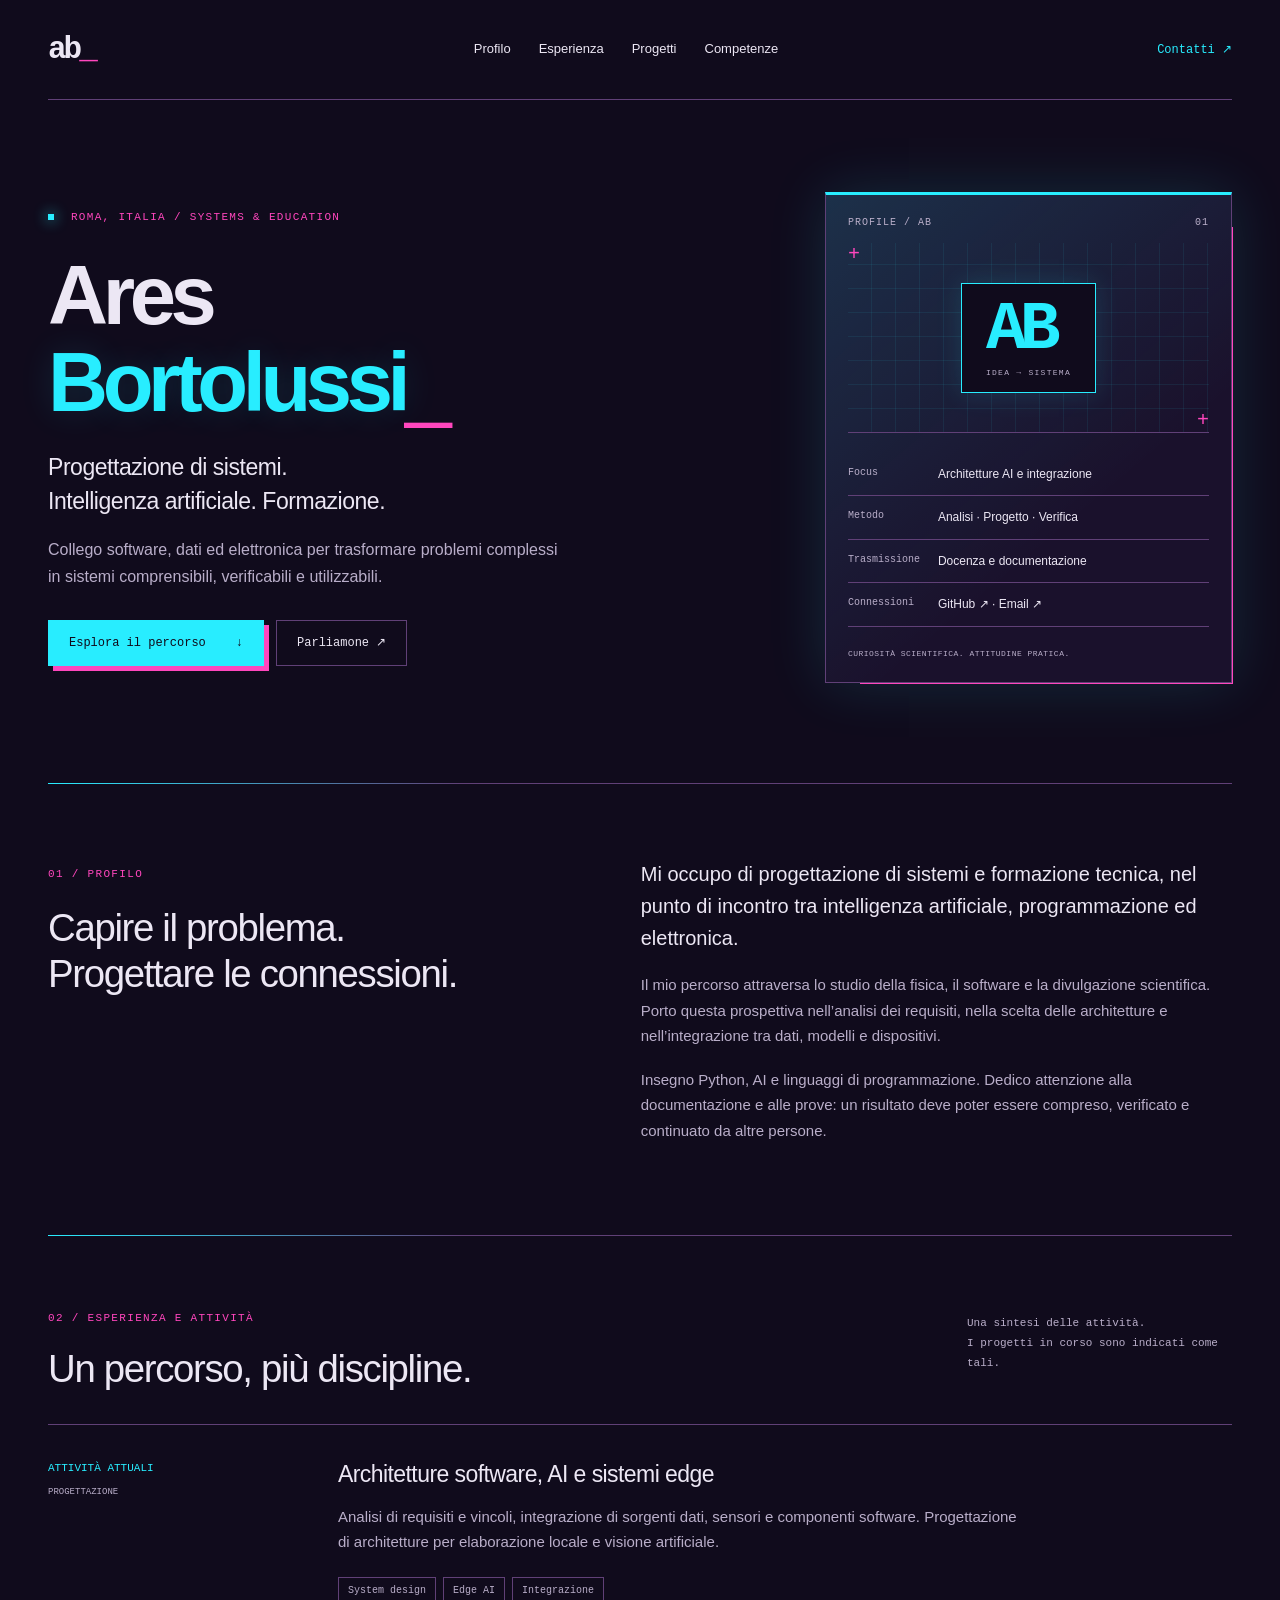
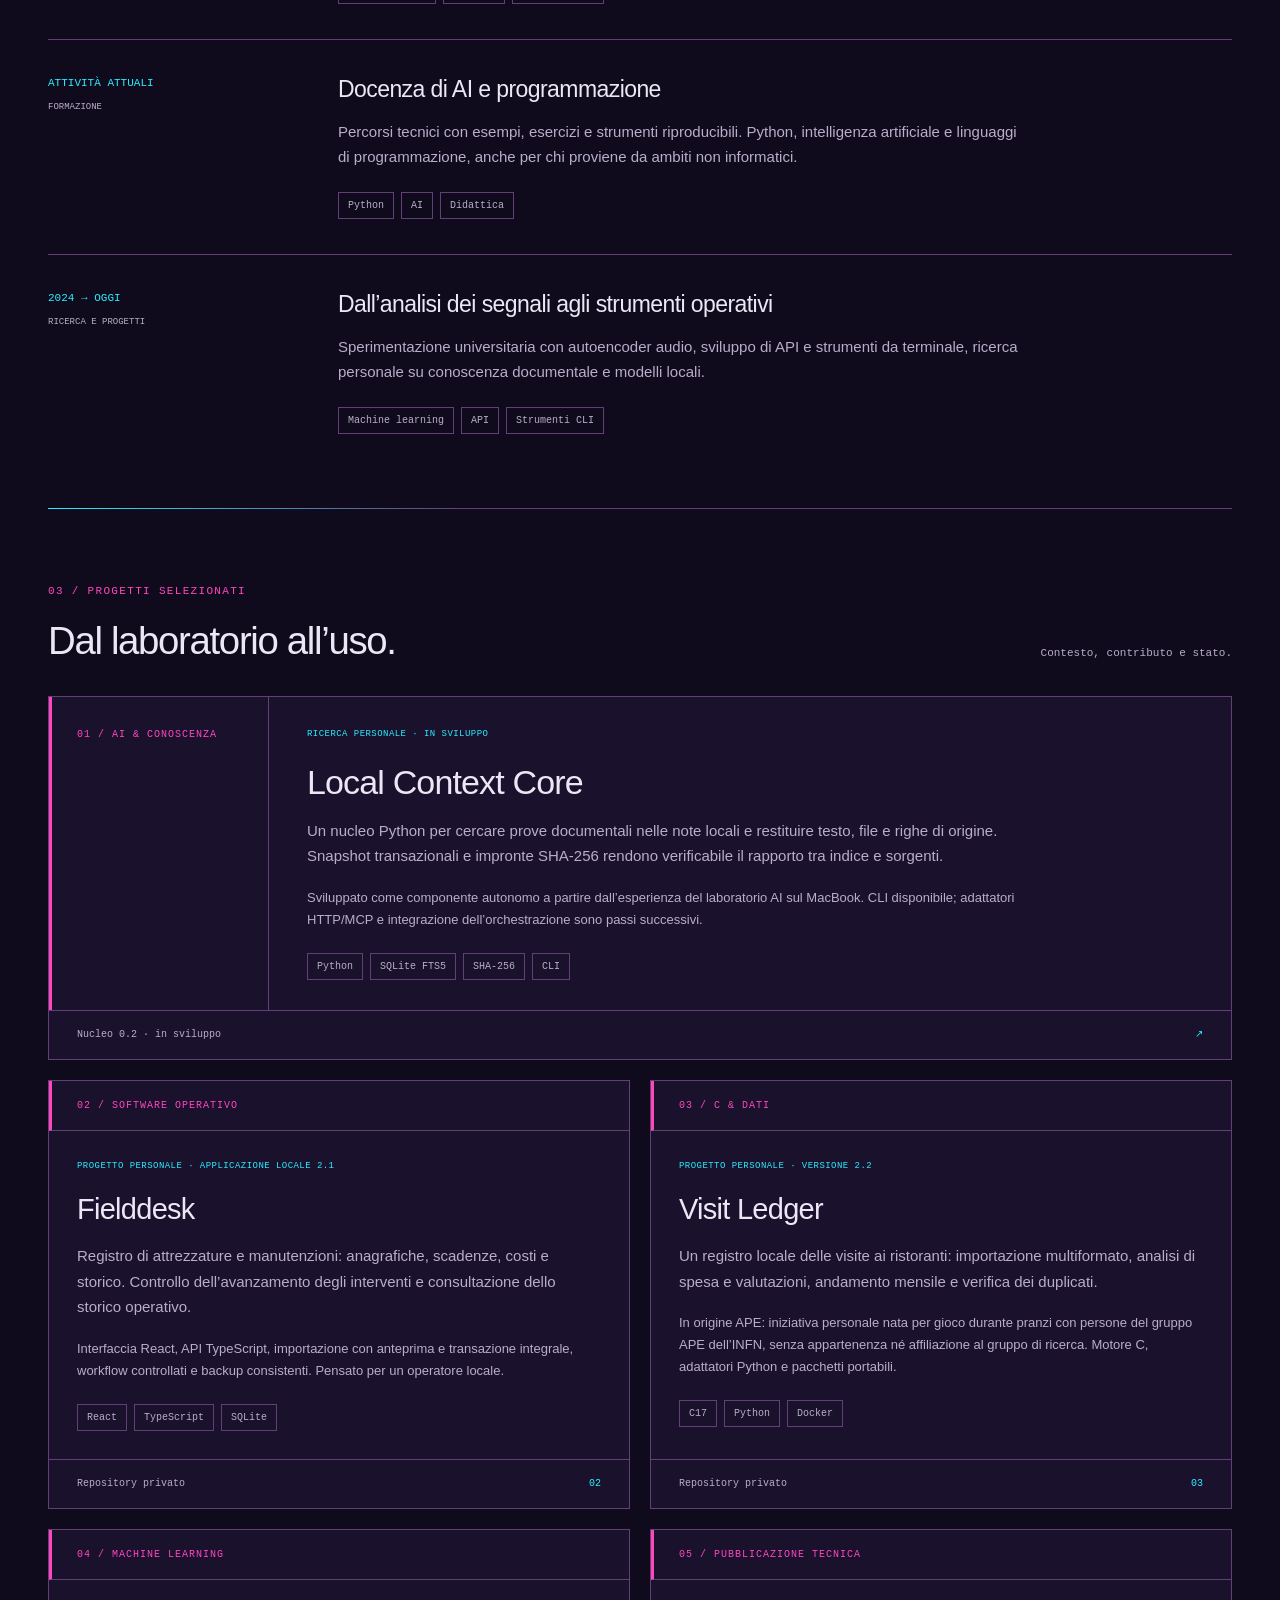
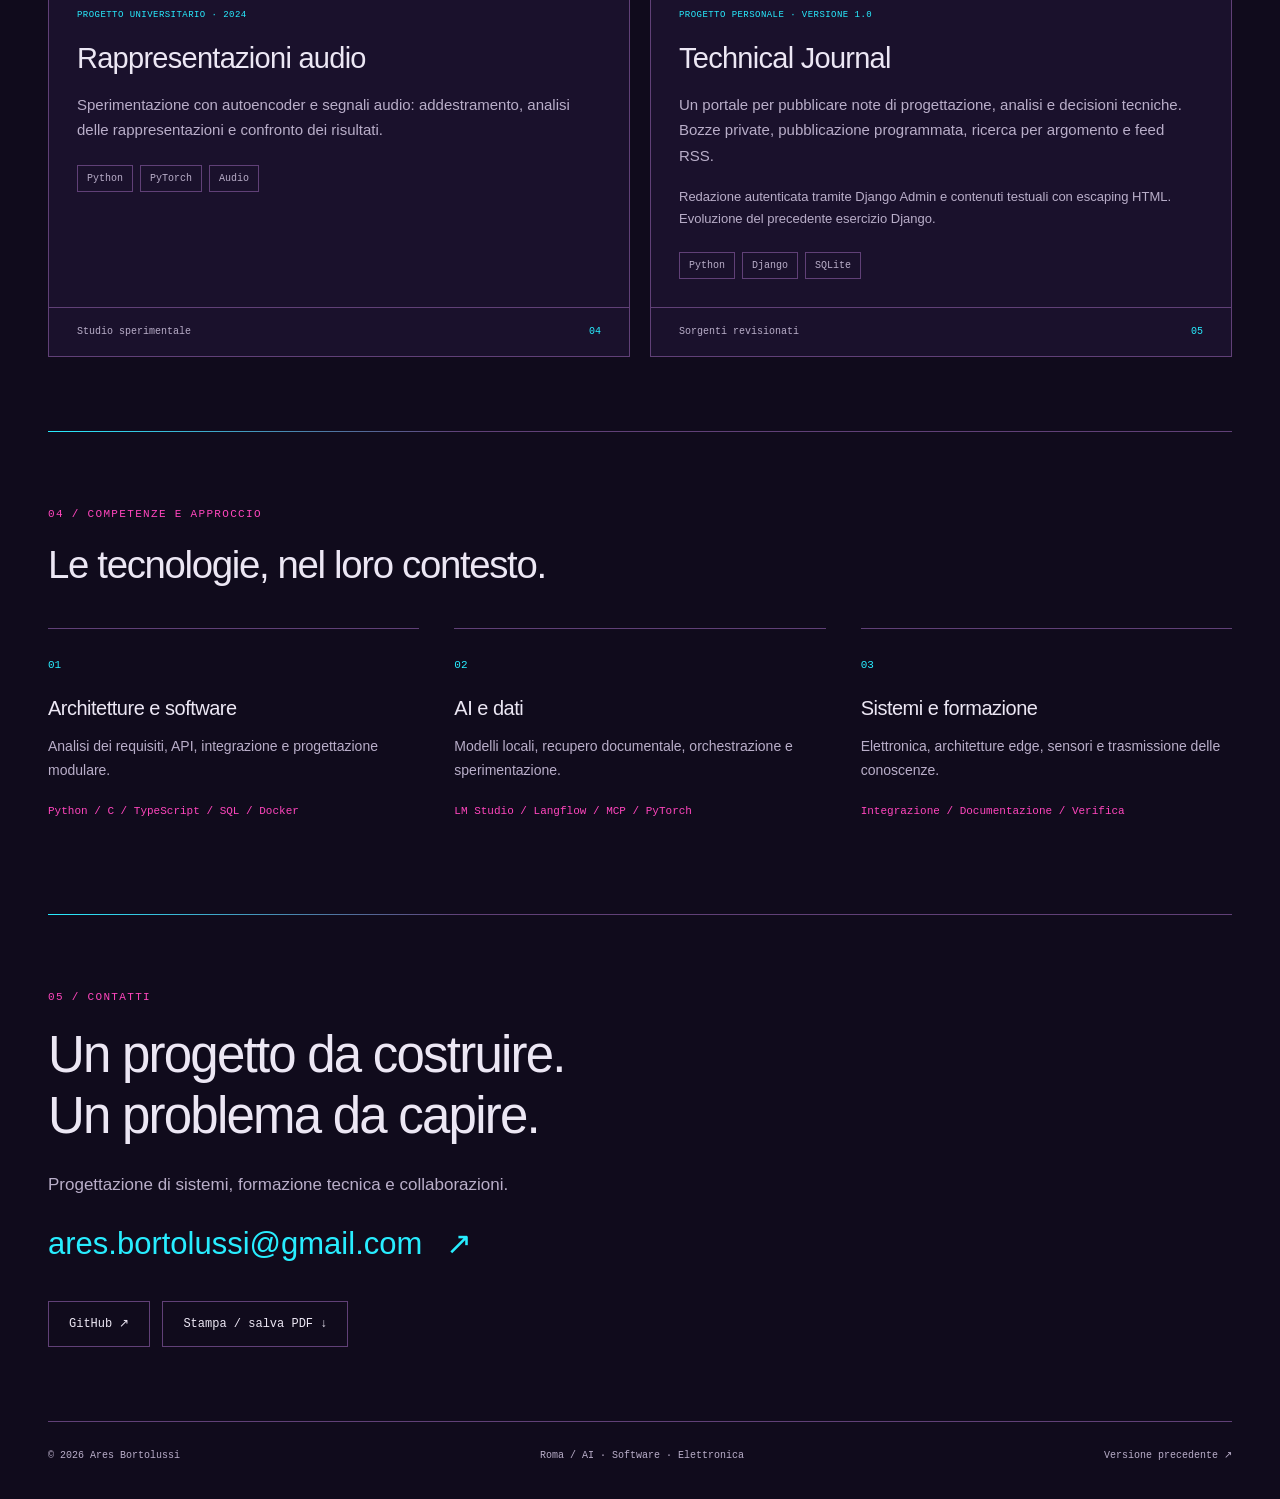
==== commit 74c72e2e: "Lead project cards with implemented capabilities and precise stack descriptions" ====
--- a/index.html
+++ b/index.html
@@ -8,9 +8,9 @@
 <aside class="profile-panel" aria-label="Profilo in sintesi"><div class="panel-top"><span>PROFILE / AB</span><span>01</span></div><div class="profile-mark" aria-hidden="true"><span class="cross one">+</span><span class="cross two">+</span><div class="monogram">AB<span>IDEA → SISTEMA</span></div></div><dl><div><dt>Focus</dt><dd>Architetture AI e integrazione</dd></div><div><dt>Metodo</dt><dd>Analisi · Progetto · Verifica</dd></div><div><dt>Trasmissione</dt><dd>Docenza e documentazione</dd></div><div><dt>Connessioni</dt><dd><a href="https://github.com/AresBortolussi">GitHub ↗</a> · <a href="mailto:ares.bortolussi@gmail.com">Email ↗</a></dd></div></dl><p class="panel-bottom">CURIOSITÀ SCIENTIFICA. ATTITUDINE PRATICA.</p></aside></section>
 <section class="shell section profile" id="profilo"><div class="section-label"><span>01 / PROFILO</span><h2>Capire il problema.<br>Progettare le connessioni.</h2></div><div class="reading"><p class="lead">Mi occupo di progettazione di sistemi e formazione tecnica, nel punto di incontro tra intelligenza artificiale, programmazione ed elettronica.</p><p>Il mio percorso attraversa lo studio della fisica, il software e la divulgazione scientifica. Porto questa prospettiva nell’analisi dei requisiti, nella scelta delle architetture e nell’integrazione tra dati, modelli e dispositivi.</p><p>Insegno Python, AI e linguaggi di programmazione. Dedico attenzione alla documentazione e alle prove: un risultato deve poter essere compreso, verificato e continuato da altre persone.</p></div></section>
 <section class="shell section" id="esperienza"><div class="heading"><div><p class="eyebrow">02 / ESPERIENZA E ATTIVITÀ</p><h2>Un percorso, più discipline.</h2></div><p class="aside-note">Una sintesi delle attività.<br>I progetti in corso sono indicati come tali.</p></div><div class="timeline"><article><div class="period">ATTIVITÀ ATTUALI<span>PROGETTAZIONE</span></div><div><h3>Architetture software, AI e sistemi edge</h3><p>Analisi di requisiti e vincoli, integrazione di sorgenti dati, sensori e componenti software. Progettazione di architetture per elaborazione locale e visione artificiale.</p><ul class="tags"><li>System design</li><li>Edge AI</li><li>Integrazione</li></ul></div></article><article><div class="period">ATTIVITÀ ATTUALI<span>FORMAZIONE</span></div><div><h3>Docenza di AI e programmazione</h3><p>Percorsi tecnici con esempi, esercizi e strumenti riproducibili. Python, intelligenza artificiale e linguaggi di programmazione, anche per chi proviene da ambiti non informatici.</p><ul class="tags"><li>Python</li><li>AI</li><li>Didattica</li></ul></div></article><article><div class="period">2024 → OGGI<span>RICERCA E PROGETTI</span></div><div><h3>Dall’analisi dei segnali agli strumenti operativi</h3><p>Sperimentazione universitaria con autoencoder audio, sviluppo di API e strumenti da terminale, ricerca personale su conoscenza documentale e modelli locali.</p><ul class="tags"><li>Machine learning</li><li>API</li><li>Strumenti CLI</li></ul></div></article></div></section>
-<section class="shell section" id="progetti"><div class="heading"><div><p class="eyebrow">03 / PROGETTI SELEZIONATI</p><h2>Dal laboratorio all’uso.</h2></div><span class="aside-note">Contesto, contributo e stato.</span></div><div class="projects"><article class="project wide"><div class="project-number">01 / AI & CONOSCENZA</div><div class="project-main"><p class="status">RICERCA PERSONALE · IN SVILUPPO</p><h3>Local Context Core</h3><p>Un nucleo Python per cercare prove documentali nelle note locali e restituire testo, file e righe di origine. Snapshot transazionali e impronte SHA-256 rendono verificabile il rapporto tra indice e sorgenti.</p><p class="project-detail">Sviluppato come componente autonomo a partire dall’esperienza del laboratorio AI sul MacBook. CLI disponibile; adattatori HTTP/MCP e integrazione dell’orchestrazione sono passi successivi.</p><ul class="tags"><li>Python</li><li>LM Studio</li><li>Langflow</li><li>MCP</li></ul></div><div class="project-end">Nucleo 0.2 · in sviluppo<span>↗</span></div></article>
-<article class="project"><div class="project-number">02 / SOFTWARE OPERATIVO</div><div class="project-main"><p class="status">PROGETTO PERSONALE · PROTOTIPO LOCALE</p><h3>Fielddesk</h3><p>Registro di attrezzature e manutenzioni: anagrafiche, scadenze, costi e storico. Controllo dell’avanzamento degli interventi e consultazione dello storico operativo.</p><p class="project-detail">Interfaccia React, API TypeScript, importazione con anteprima e transazione integrale, workflow controllati e backup consistenti. Pensato per un operatore locale.</p><ul class="tags"><li>React</li><li>TypeScript</li><li>SQLite</li></ul></div><div class="project-end">Repository privato<span>02</span></div></article>
-<article class="project"><div class="project-number">03 / C & DATI</div><div class="project-main"><p class="status">PROGETTO PERSONALE · VERSIONE 2.2</p><h3>Visit Ledger</h3><p>Nato per gioco durante i pranzi condivisi con persone del gruppo APE dell’INFN: un piccolo strumento per annotare ristoranti, spese e preferenze.</p><p class="project-detail">Un’iniziativa personale e informale, sviluppata senza far parte del gruppo e senza affiliazione al progetto di ricerca. Oggi è una CLI in C, con andamento mensile, verifica dei duplicati, adattatori dati Python e pacchetti portabili.</p><ul class="tags"><li>C17</li><li>Python</li><li>Docker</li></ul></div><div class="project-end">Repository privato<span>03</span></div></article>
+<section class="shell section" id="progetti"><div class="heading"><div><p class="eyebrow">03 / PROGETTI SELEZIONATI</p><h2>Dal laboratorio all’uso.</h2></div><span class="aside-note">Contesto, contributo e stato.</span></div><div class="projects"><article class="project wide"><div class="project-number">01 / AI & CONOSCENZA</div><div class="project-main"><p class="status">RICERCA PERSONALE · IN SVILUPPO</p><h3>Local Context Core</h3><p>Un nucleo Python per cercare prove documentali nelle note locali e restituire testo, file e righe di origine. Snapshot transazionali e impronte SHA-256 rendono verificabile il rapporto tra indice e sorgenti.</p><p class="project-detail">Sviluppato come componente autonomo a partire dall’esperienza del laboratorio AI sul MacBook. CLI disponibile; adattatori HTTP/MCP e integrazione dell’orchestrazione sono passi successivi.</p><ul class="tags"><li>Python</li><li>SQLite FTS5</li><li>SHA-256</li><li>CLI</li></ul></div><div class="project-end">Nucleo 0.2 · in sviluppo<span>↗</span></div></article>
+<article class="project"><div class="project-number">02 / SOFTWARE OPERATIVO</div><div class="project-main"><p class="status">PROGETTO PERSONALE · APPLICAZIONE LOCALE 2.1</p><h3>Fielddesk</h3><p>Registro di attrezzature e manutenzioni: anagrafiche, scadenze, costi e storico. Controllo dell’avanzamento degli interventi e consultazione dello storico operativo.</p><p class="project-detail">Interfaccia React, API TypeScript, importazione con anteprima e transazione integrale, workflow controllati e backup consistenti. Pensato per un operatore locale.</p><ul class="tags"><li>React</li><li>TypeScript</li><li>SQLite</li></ul></div><div class="project-end">Repository privato<span>02</span></div></article>
+<article class="project"><div class="project-number">03 / C & DATI</div><div class="project-main"><p class="status">PROGETTO PERSONALE · VERSIONE 2.2</p><h3>Visit Ledger</h3><p>Un registro locale delle visite ai ristoranti: importazione multiformato, analisi di spesa e valutazioni, andamento mensile e verifica dei duplicati.</p><p class="project-detail">In origine APE: iniziativa personale nata per gioco durante pranzi con persone del gruppo APE dell’INFN, senza appartenenza né affiliazione al gruppo di ricerca. Motore C, adattatori Python e pacchetti portabili.</p><ul class="tags"><li>C17</li><li>Python</li><li>Docker</li></ul></div><div class="project-end">Repository privato<span>03</span></div></article>
 <article class="project"><div class="project-number">04 / MACHINE LEARNING</div><div class="project-main"><p class="status">PROGETTO UNIVERSITARIO · 2024</p><h3>Rappresentazioni audio</h3><p>Sperimentazione con autoencoder e segnali audio: addestramento, analisi delle rappresentazioni e confronto dei risultati.</p><ul class="tags"><li>Python</li><li>PyTorch</li><li>Audio</li></ul></div><div class="project-end">Studio sperimentale<span>04</span></div></article>
 <article class="project"><div class="project-number">05 / PUBBLICAZIONE TECNICA</div><div class="project-main"><p class="status">PROGETTO PERSONALE · VERSIONE 1.0</p><h3>Technical Journal</h3><p>Un portale per pubblicare note di progettazione, analisi e decisioni tecniche. Bozze private, pubblicazione programmata, ricerca per argomento e feed RSS.</p><p class="project-detail">Redazione autenticata tramite Django Admin e contenuti testuali con escaping HTML. Evoluzione del precedente esercizio Django.</p><ul class="tags"><li>Python</li><li>Django</li><li>SQLite</li></ul></div><div class="project-end">Sorgenti revisionati<span>05</span></div></article></div></section>
 <section class="shell section" id="competenze"><p class="eyebrow">04 / COMPETENZE E APPROCCIO</p><h2>Le tecnologie, nel loro contesto.</h2><div class="skills"><article><span>01</span><h3>Architetture e software</h3><p>Analisi dei requisiti, API, integrazione e progettazione modulare.</p><p class="tools">Python / C / TypeScript / SQL / Docker</p></article><article><span>02</span><h3>AI e dati</h3><p>Modelli locali, recupero documentale, orchestrazione e sperimentazione.</p><p class="tools">LM Studio / Langflow / MCP / PyTorch</p></article><article><span>03</span><h3>Sistemi e formazione</h3><p>Elettronica, architetture edge, sensori e trasmissione delle conoscenze.</p><p class="tools">Integrazione / Documentazione / Verifica</p></article></div></section>
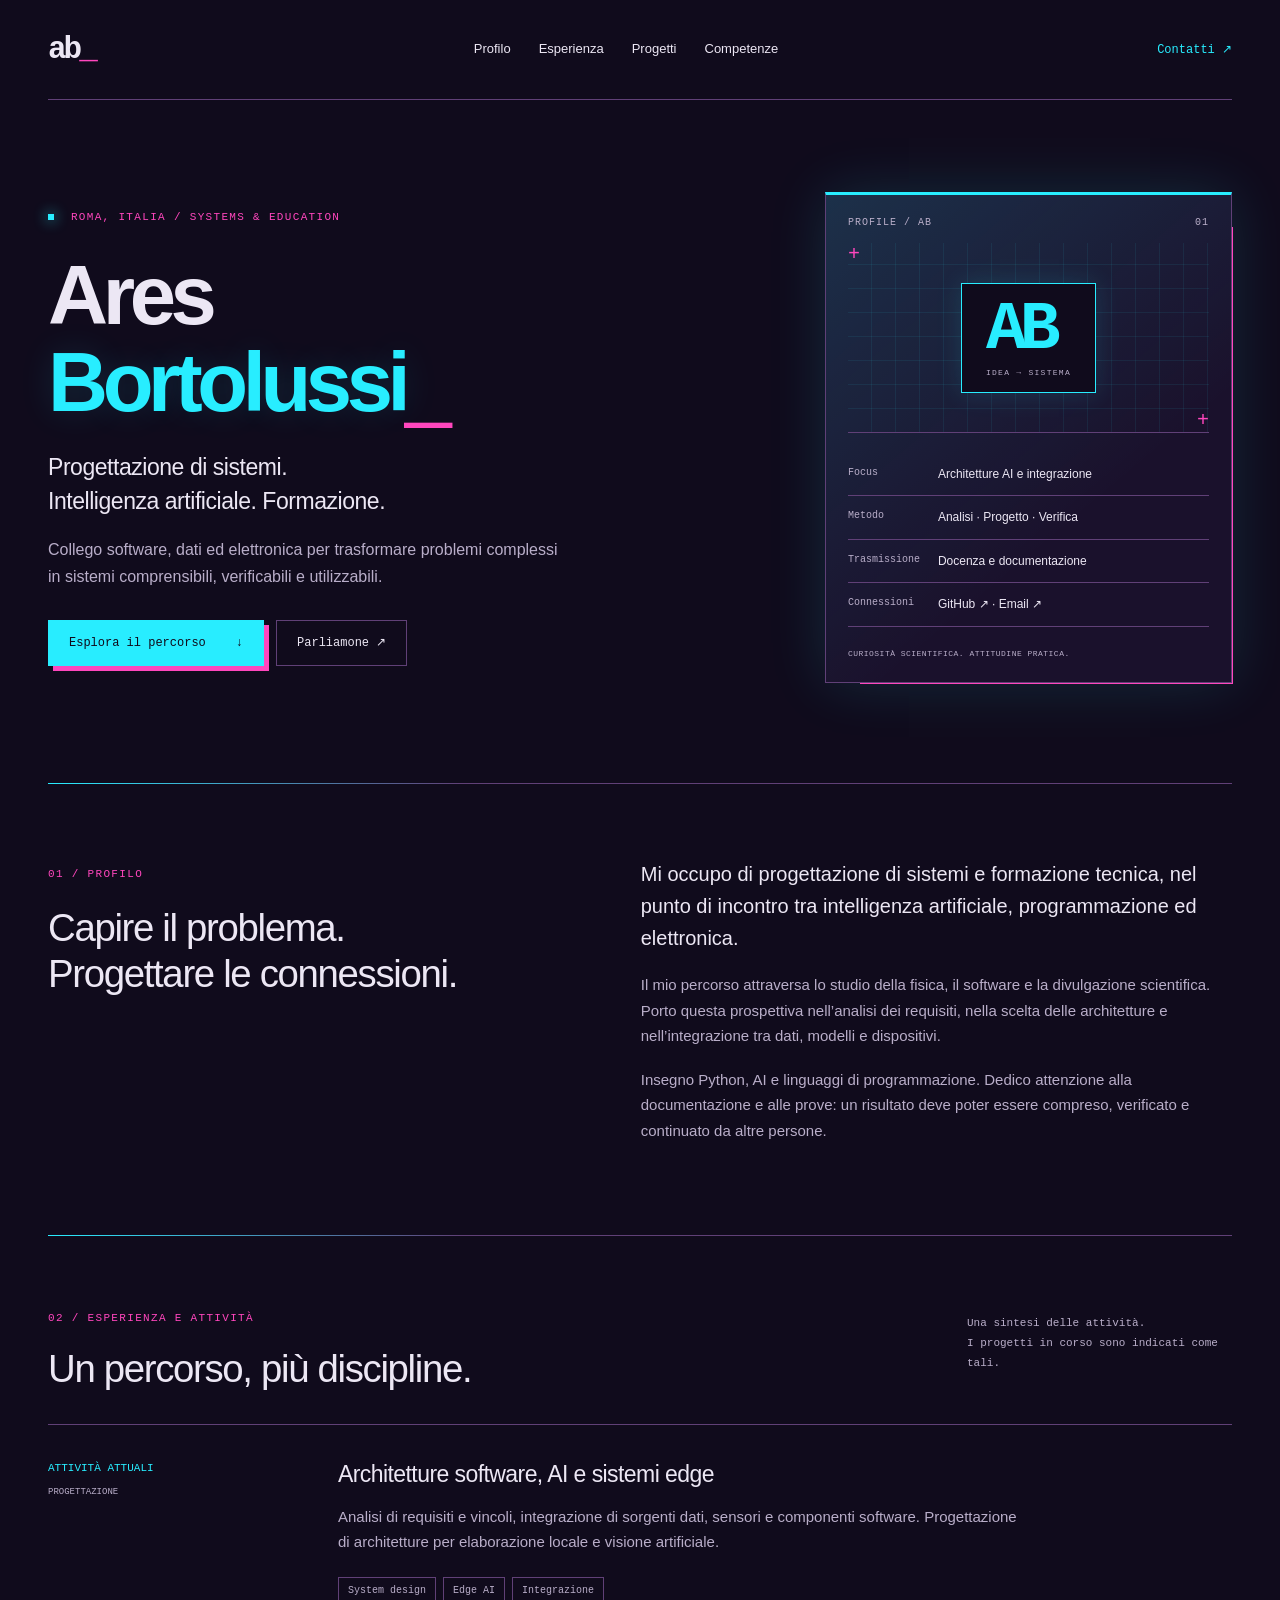
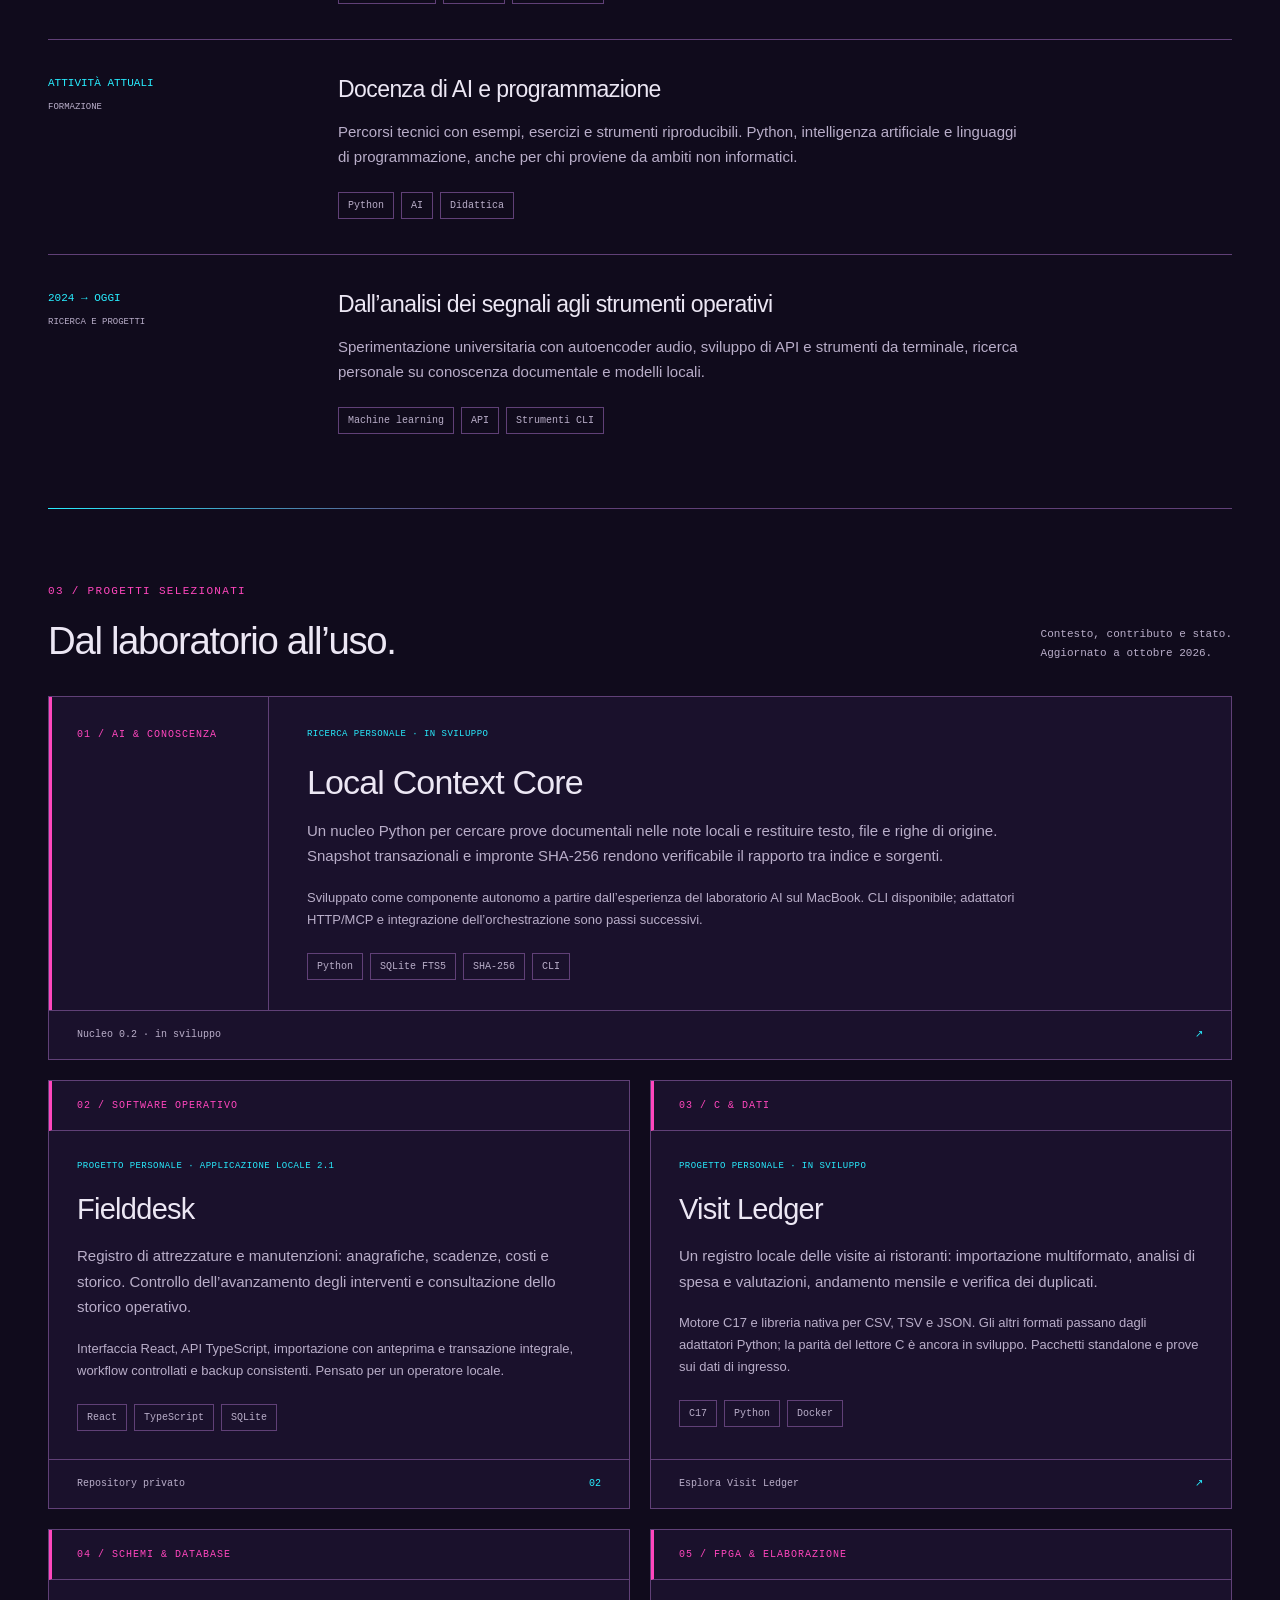
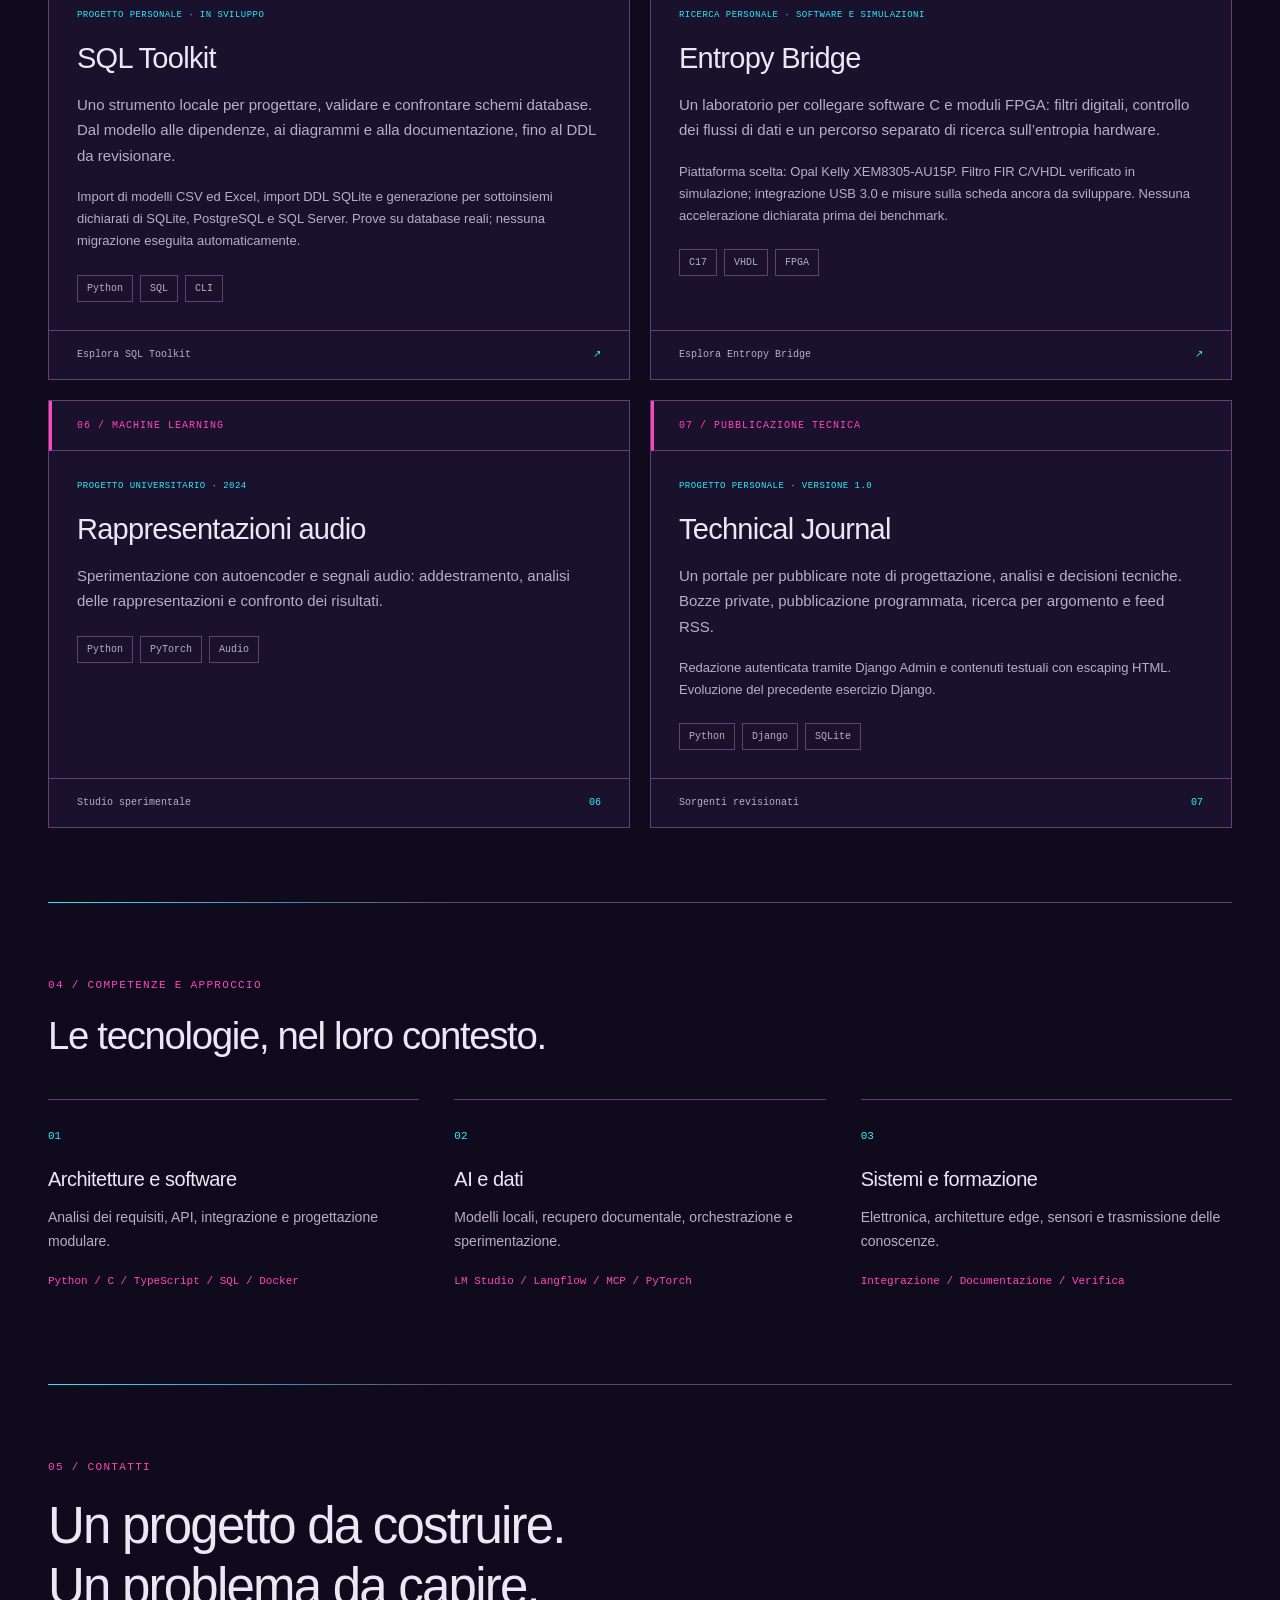
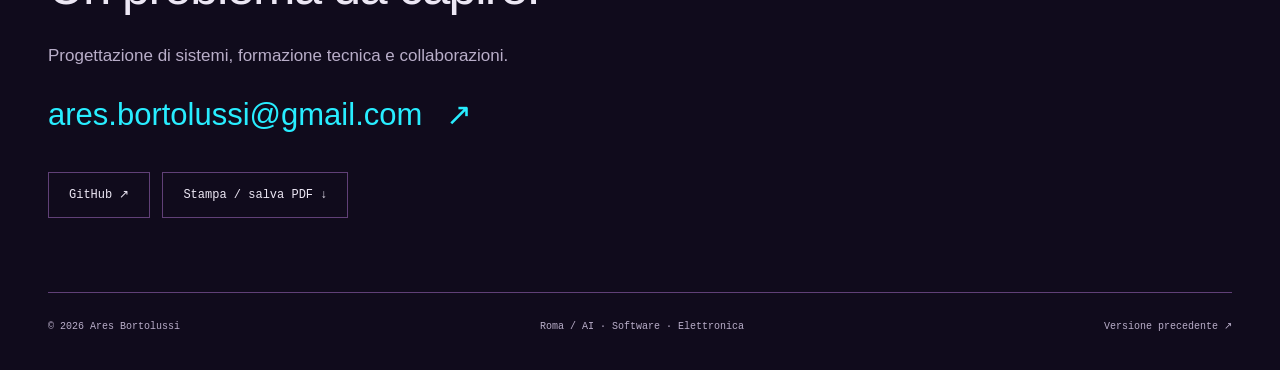
==== commit cbf029c3: "Update portfolio with SQL Toolkit, Visit Ledger and FPGA project notes" ====
--- a/index.html
+++ b/index.html
@@ -8,11 +8,13 @@
 <aside class="profile-panel" aria-label="Profilo in sintesi"><div class="panel-top"><span>PROFILE / AB</span><span>01</span></div><div class="profile-mark" aria-hidden="true"><span class="cross one">+</span><span class="cross two">+</span><div class="monogram">AB<span>IDEA → SISTEMA</span></div></div><dl><div><dt>Focus</dt><dd>Architetture AI e integrazione</dd></div><div><dt>Metodo</dt><dd>Analisi · Progetto · Verifica</dd></div><div><dt>Trasmissione</dt><dd>Docenza e documentazione</dd></div><div><dt>Connessioni</dt><dd><a href="https://github.com/AresBortolussi">GitHub ↗</a> · <a href="mailto:ares.bortolussi@gmail.com">Email ↗</a></dd></div></dl><p class="panel-bottom">CURIOSITÀ SCIENTIFICA. ATTITUDINE PRATICA.</p></aside></section>
 <section class="shell section profile" id="profilo"><div class="section-label"><span>01 / PROFILO</span><h2>Capire il problema.<br>Progettare le connessioni.</h2></div><div class="reading"><p class="lead">Mi occupo di progettazione di sistemi e formazione tecnica, nel punto di incontro tra intelligenza artificiale, programmazione ed elettronica.</p><p>Il mio percorso attraversa lo studio della fisica, il software e la divulgazione scientifica. Porto questa prospettiva nell’analisi dei requisiti, nella scelta delle architetture e nell’integrazione tra dati, modelli e dispositivi.</p><p>Insegno Python, AI e linguaggi di programmazione. Dedico attenzione alla documentazione e alle prove: un risultato deve poter essere compreso, verificato e continuato da altre persone.</p></div></section>
 <section class="shell section" id="esperienza"><div class="heading"><div><p class="eyebrow">02 / ESPERIENZA E ATTIVITÀ</p><h2>Un percorso, più discipline.</h2></div><p class="aside-note">Una sintesi delle attività.<br>I progetti in corso sono indicati come tali.</p></div><div class="timeline"><article><div class="period">ATTIVITÀ ATTUALI<span>PROGETTAZIONE</span></div><div><h3>Architetture software, AI e sistemi edge</h3><p>Analisi di requisiti e vincoli, integrazione di sorgenti dati, sensori e componenti software. Progettazione di architetture per elaborazione locale e visione artificiale.</p><ul class="tags"><li>System design</li><li>Edge AI</li><li>Integrazione</li></ul></div></article><article><div class="period">ATTIVITÀ ATTUALI<span>FORMAZIONE</span></div><div><h3>Docenza di AI e programmazione</h3><p>Percorsi tecnici con esempi, esercizi e strumenti riproducibili. Python, intelligenza artificiale e linguaggi di programmazione, anche per chi proviene da ambiti non informatici.</p><ul class="tags"><li>Python</li><li>AI</li><li>Didattica</li></ul></div></article><article><div class="period">2024 → OGGI<span>RICERCA E PROGETTI</span></div><div><h3>Dall’analisi dei segnali agli strumenti operativi</h3><p>Sperimentazione universitaria con autoencoder audio, sviluppo di API e strumenti da terminale, ricerca personale su conoscenza documentale e modelli locali.</p><ul class="tags"><li>Machine learning</li><li>API</li><li>Strumenti CLI</li></ul></div></article></div></section>
-<section class="shell section" id="progetti"><div class="heading"><div><p class="eyebrow">03 / PROGETTI SELEZIONATI</p><h2>Dal laboratorio all’uso.</h2></div><span class="aside-note">Contesto, contributo e stato.</span></div><div class="projects"><article class="project wide"><div class="project-number">01 / AI & CONOSCENZA</div><div class="project-main"><p class="status">RICERCA PERSONALE · IN SVILUPPO</p><h3>Local Context Core</h3><p>Un nucleo Python per cercare prove documentali nelle note locali e restituire testo, file e righe di origine. Snapshot transazionali e impronte SHA-256 rendono verificabile il rapporto tra indice e sorgenti.</p><p class="project-detail">Sviluppato come componente autonomo a partire dall’esperienza del laboratorio AI sul MacBook. CLI disponibile; adattatori HTTP/MCP e integrazione dell’orchestrazione sono passi successivi.</p><ul class="tags"><li>Python</li><li>SQLite FTS5</li><li>SHA-256</li><li>CLI</li></ul></div><div class="project-end">Nucleo 0.2 · in sviluppo<span>↗</span></div></article>
+<section class="shell section" id="progetti"><div class="heading"><div><p class="eyebrow">03 / PROGETTI SELEZIONATI</p><h2>Dal laboratorio all’uso.</h2></div><span class="aside-note">Contesto, contributo e stato.<br>Aggiornato a ottobre 2026.</span></div><div class="projects"><article class="project wide"><div class="project-number">01 / AI & CONOSCENZA</div><div class="project-main"><p class="status">RICERCA PERSONALE · IN SVILUPPO</p><h3>Local Context Core</h3><p>Un nucleo Python per cercare prove documentali nelle note locali e restituire testo, file e righe di origine. Snapshot transazionali e impronte SHA-256 rendono verificabile il rapporto tra indice e sorgenti.</p><p class="project-detail">Sviluppato come componente autonomo a partire dall’esperienza del laboratorio AI sul MacBook. CLI disponibile; adattatori HTTP/MCP e integrazione dell’orchestrazione sono passi successivi.</p><ul class="tags"><li>Python</li><li>SQLite FTS5</li><li>SHA-256</li><li>CLI</li></ul></div><div class="project-end">Nucleo 0.2 · in sviluppo<span>↗</span></div></article>
 <article class="project"><div class="project-number">02 / SOFTWARE OPERATIVO</div><div class="project-main"><p class="status">PROGETTO PERSONALE · APPLICAZIONE LOCALE 2.1</p><h3>Fielddesk</h3><p>Registro di attrezzature e manutenzioni: anagrafiche, scadenze, costi e storico. Controllo dell’avanzamento degli interventi e consultazione dello storico operativo.</p><p class="project-detail">Interfaccia React, API TypeScript, importazione con anteprima e transazione integrale, workflow controllati e backup consistenti. Pensato per un operatore locale.</p><ul class="tags"><li>React</li><li>TypeScript</li><li>SQLite</li></ul></div><div class="project-end">Repository privato<span>02</span></div></article>
-<article class="project"><div class="project-number">03 / C & DATI</div><div class="project-main"><p class="status">PROGETTO PERSONALE · VERSIONE 2.2</p><h3>Visit Ledger</h3><p>Un registro locale delle visite ai ristoranti: importazione multiformato, analisi di spesa e valutazioni, andamento mensile e verifica dei duplicati.</p><p class="project-detail">In origine APE: iniziativa personale nata per gioco durante pranzi con persone del gruppo APE dell’INFN, senza appartenenza né affiliazione al gruppo di ricerca. Motore C, adattatori Python e pacchetti portabili.</p><ul class="tags"><li>C17</li><li>Python</li><li>Docker</li></ul></div><div class="project-end">Repository privato<span>03</span></div></article>
-<article class="project"><div class="project-number">04 / MACHINE LEARNING</div><div class="project-main"><p class="status">PROGETTO UNIVERSITARIO · 2024</p><h3>Rappresentazioni audio</h3><p>Sperimentazione con autoencoder e segnali audio: addestramento, analisi delle rappresentazioni e confronto dei risultati.</p><ul class="tags"><li>Python</li><li>PyTorch</li><li>Audio</li></ul></div><div class="project-end">Studio sperimentale<span>04</span></div></article>
-<article class="project"><div class="project-number">05 / PUBBLICAZIONE TECNICA</div><div class="project-main"><p class="status">PROGETTO PERSONALE · VERSIONE 1.0</p><h3>Technical Journal</h3><p>Un portale per pubblicare note di progettazione, analisi e decisioni tecniche. Bozze private, pubblicazione programmata, ricerca per argomento e feed RSS.</p><p class="project-detail">Redazione autenticata tramite Django Admin e contenuti testuali con escaping HTML. Evoluzione del precedente esercizio Django.</p><ul class="tags"><li>Python</li><li>Django</li><li>SQLite</li></ul></div><div class="project-end">Sorgenti revisionati<span>05</span></div></article></div></section>
+<article class="project"><div class="project-number">03 / C & DATI</div><div class="project-main"><p class="status">PROGETTO PERSONALE · IN SVILUPPO</p><h3>Visit Ledger</h3><p>Un registro locale delle visite ai ristoranti: importazione multiformato, analisi di spesa e valutazioni, andamento mensile e verifica dei duplicati.</p><p class="project-detail">Motore C17 e libreria nativa per CSV, TSV e JSON. Gli altri formati passano dagli adattatori Python; la parità del lettore C è ancora in sviluppo. Pacchetti standalone e prove sui dati di ingresso.</p><ul class="tags"><li>C17</li><li>Python</li><li>Docker</li></ul></div><a class="project-end" href="progetti/visit-ledger.html">Esplora Visit Ledger <span>↗</span></a></article>
+<article class="project"><div class="project-number">04 / SCHEMI & DATABASE</div><div class="project-main"><p class="status">PROGETTO PERSONALE · IN SVILUPPO</p><h3>SQL Toolkit</h3><p>Uno strumento locale per progettare, validare e confrontare schemi database. Dal modello alle dipendenze, ai diagrammi e alla documentazione, fino al DDL da revisionare.</p><p class="project-detail">Import di modelli CSV ed Excel, import DDL SQLite e generazione per sottoinsiemi dichiarati di SQLite, PostgreSQL e SQL Server. Prove su database reali; nessuna migrazione eseguita automaticamente.</p><ul class="tags"><li>Python</li><li>SQL</li><li>CLI</li></ul></div><a class="project-end" href="progetti/sql-toolkit.html">Esplora SQL Toolkit <span>↗</span></a></article>
+<article class="project"><div class="project-number">05 / FPGA & ELABORAZIONE</div><div class="project-main"><p class="status">RICERCA PERSONALE · SOFTWARE E SIMULAZIONI</p><h3>Entropy Bridge</h3><p>Un laboratorio per collegare software C e moduli FPGA: filtri digitali, controllo dei flussi di dati e un percorso separato di ricerca sull’entropia hardware.</p><p class="project-detail">Piattaforma scelta: Opal Kelly XEM8305-AU15P. Filtro FIR C/VHDL verificato in simulazione; integrazione USB 3.0 e misure sulla scheda ancora da sviluppare. Nessuna accelerazione dichiarata prima dei benchmark.</p><ul class="tags"><li>C17</li><li>VHDL</li><li>FPGA</li></ul></div><a class="project-end" href="progetti/entropy-bridge.html">Esplora Entropy Bridge <span>↗</span></a></article>
+<article class="project"><div class="project-number">06 / MACHINE LEARNING</div><div class="project-main"><p class="status">PROGETTO UNIVERSITARIO · 2024</p><h3>Rappresentazioni audio</h3><p>Sperimentazione con autoencoder e segnali audio: addestramento, analisi delle rappresentazioni e confronto dei risultati.</p><ul class="tags"><li>Python</li><li>PyTorch</li><li>Audio</li></ul></div><div class="project-end">Studio sperimentale<span>06</span></div></article>
+<article class="project"><div class="project-number">07 / PUBBLICAZIONE TECNICA</div><div class="project-main"><p class="status">PROGETTO PERSONALE · VERSIONE 1.0</p><h3>Technical Journal</h3><p>Un portale per pubblicare note di progettazione, analisi e decisioni tecniche. Bozze private, pubblicazione programmata, ricerca per argomento e feed RSS.</p><p class="project-detail">Redazione autenticata tramite Django Admin e contenuti testuali con escaping HTML. Evoluzione del precedente esercizio Django.</p><ul class="tags"><li>Python</li><li>Django</li><li>SQLite</li></ul></div><div class="project-end">Sorgenti revisionati<span>07</span></div></article></div></section>
 <section class="shell section" id="competenze"><p class="eyebrow">04 / COMPETENZE E APPROCCIO</p><h2>Le tecnologie, nel loro contesto.</h2><div class="skills"><article><span>01</span><h3>Architetture e software</h3><p>Analisi dei requisiti, API, integrazione e progettazione modulare.</p><p class="tools">Python / C / TypeScript / SQL / Docker</p></article><article><span>02</span><h3>AI e dati</h3><p>Modelli locali, recupero documentale, orchestrazione e sperimentazione.</p><p class="tools">LM Studio / Langflow / MCP / PyTorch</p></article><article><span>03</span><h3>Sistemi e formazione</h3><p>Elettronica, architetture edge, sensori e trasmissione delle conoscenze.</p><p class="tools">Integrazione / Documentazione / Verifica</p></article></div></section>
 <section class="shell section closing" id="contatti"><p class="eyebrow">05 / CONTATTI</p><h2>Un progetto da costruire.<br>Un problema da capire.</h2><p>Progettazione di sistemi, formazione tecnica e collaborazioni.</p><a class="email" href="mailto:ares.bortolussi@gmail.com">ares.bortolussi@gmail.com <span>↗</span></a><div class="actions"><a class="button" href="https://github.com/AresBortolussi">GitHub ↗</a><button class="button" id="print" hidden>Stampa / salva PDF ↓</button></div></section>
 </main><footer class="shell footer"><span>© 2026 Ares Bortolussi</span><span>Roma / AI · Software · Elettronica</span><a href="old2/index.html">Versione precedente ↗</a></footer>
--- a/v3/style.css
+++ b/v3/style.css
@@ -14,3 +14,8 @@
 :root:not([data-theme=blade]) .section-label>span,:root:not([data-theme=blade]) .eyebrow{color:var(--secondary)}
 :root:not([data-theme=blade]) .monogram{border-color:var(--accent);box-shadow:0 0 25px var(--glow)}
 :root:not([data-theme=blade]) .section{border-image:linear-gradient(90deg,var(--accent),var(--line) 35%,var(--line)) 1}
+
+/* Project notes reuse the homepage palette and reading layout. */
+.case-hero{padding-top:74px;padding-bottom:66px}.case-hero h1{font-size:clamp(42px,7vw,76px);overflow-wrap:anywhere}.case-hero .intro{max-width:700px}.case-status{font:11px/1.8 var(--mono);color:var(--secondary);margin:25px 0 0}.text-link{text-decoration:underline;text-underline-offset:4px}a.project-end:hover{color:var(--accent);background:var(--glow)}
+@media(max-width:760px){.case-hero{padding-top:45px;padding-bottom:45px}}
+@media print{.case-hero{padding:0 0 20px}.case-hero h1{font-size:36px}}
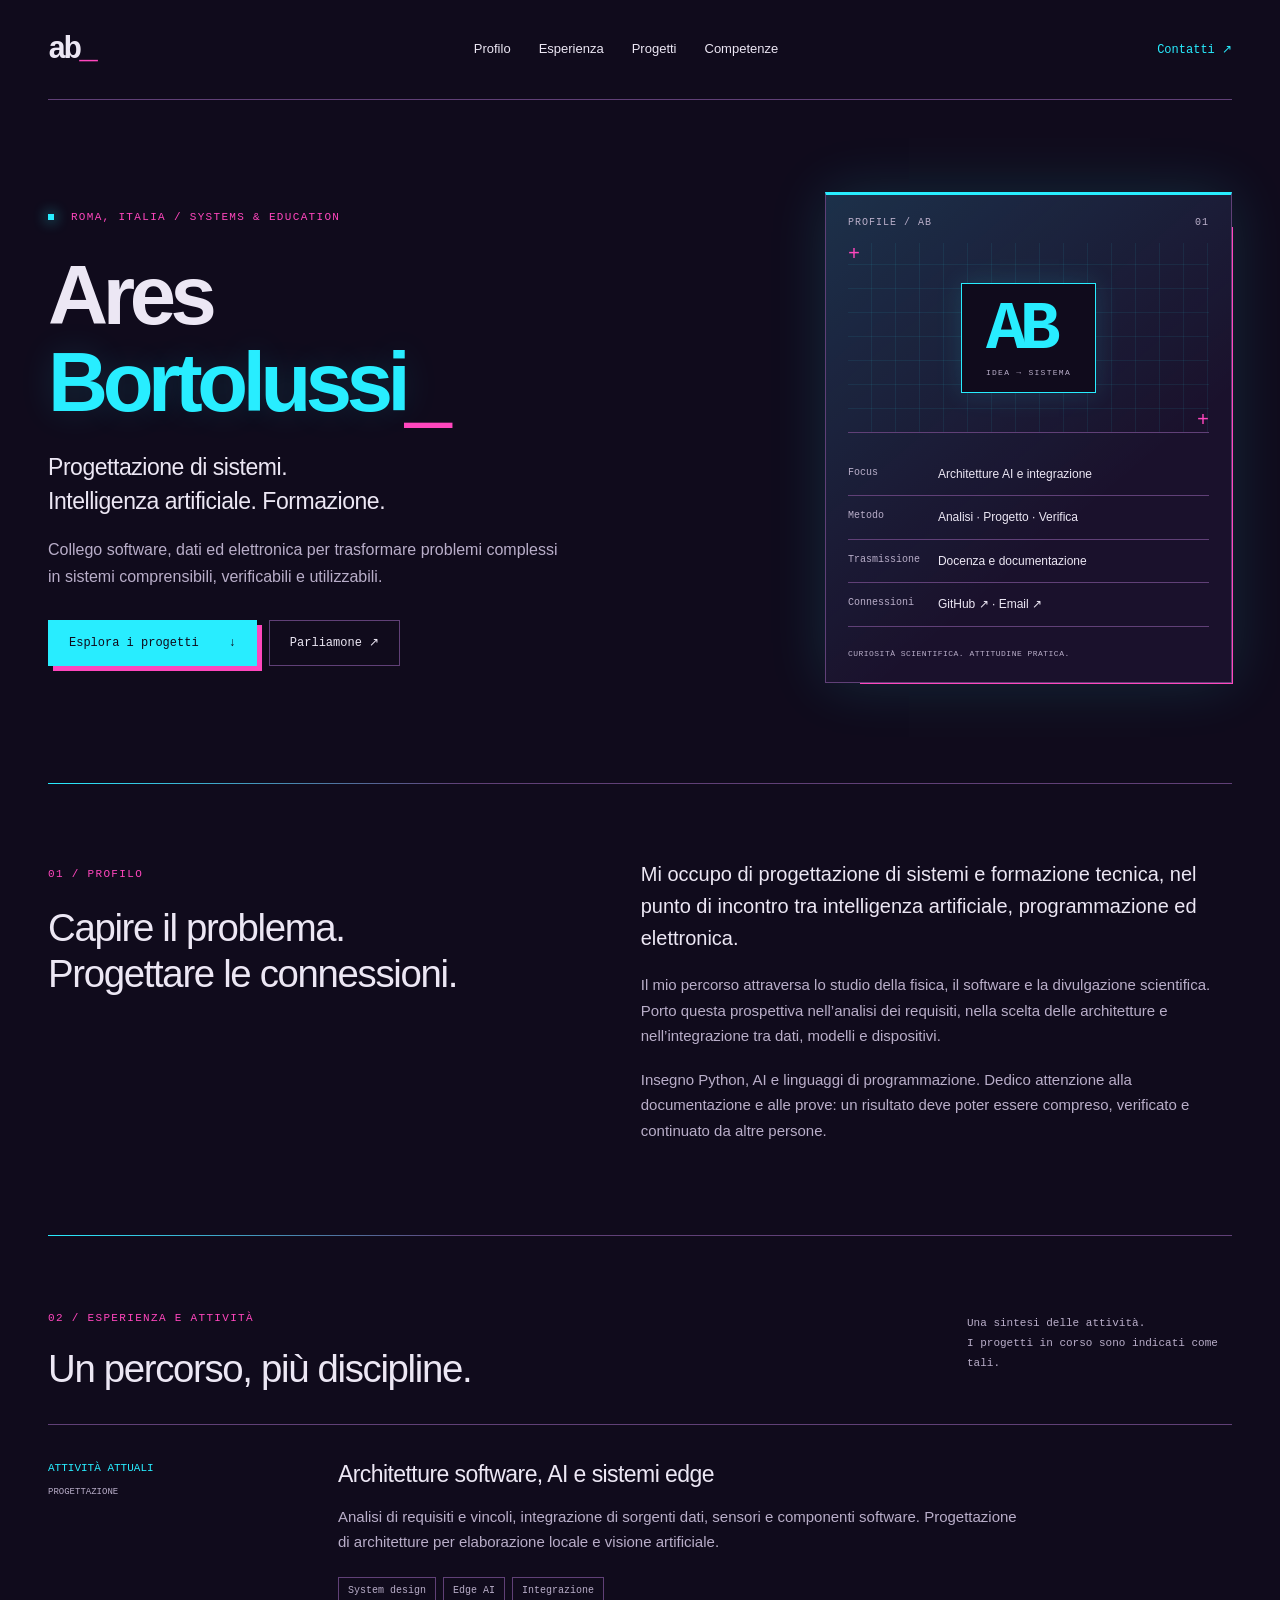
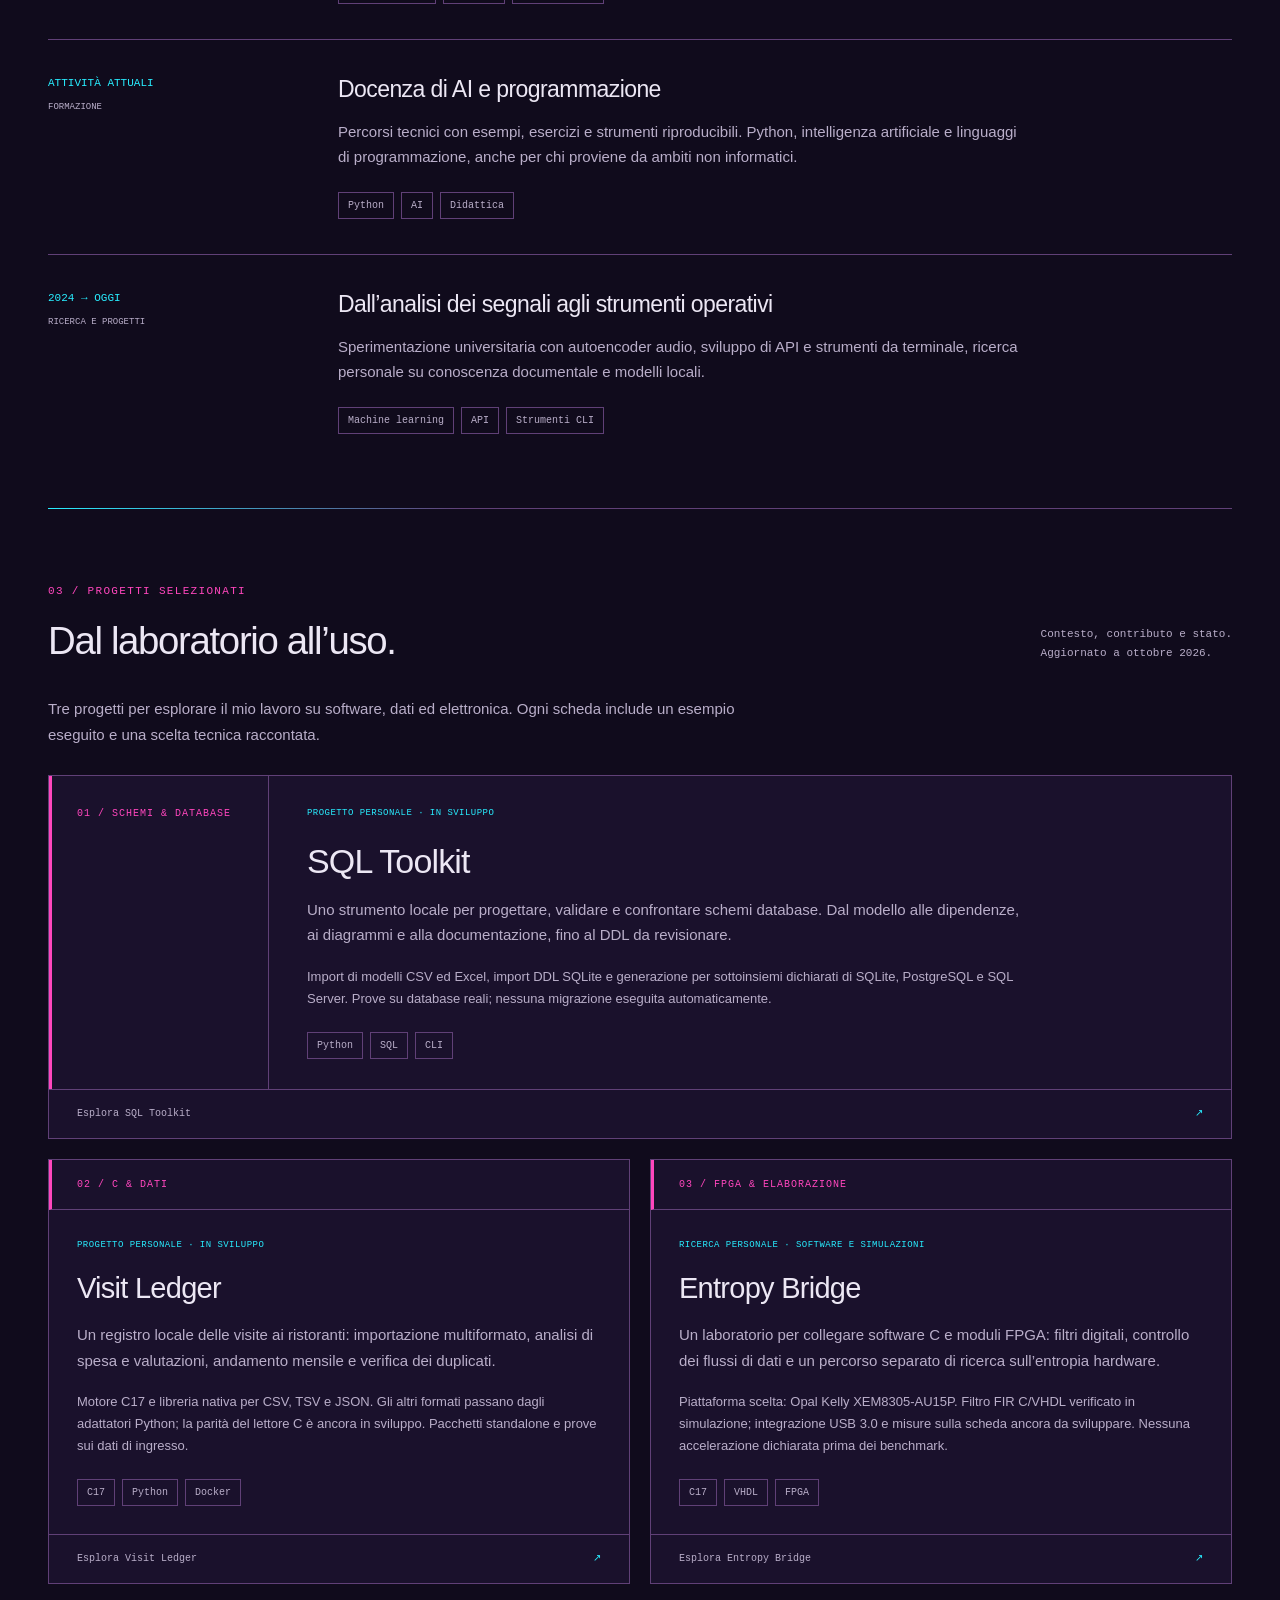
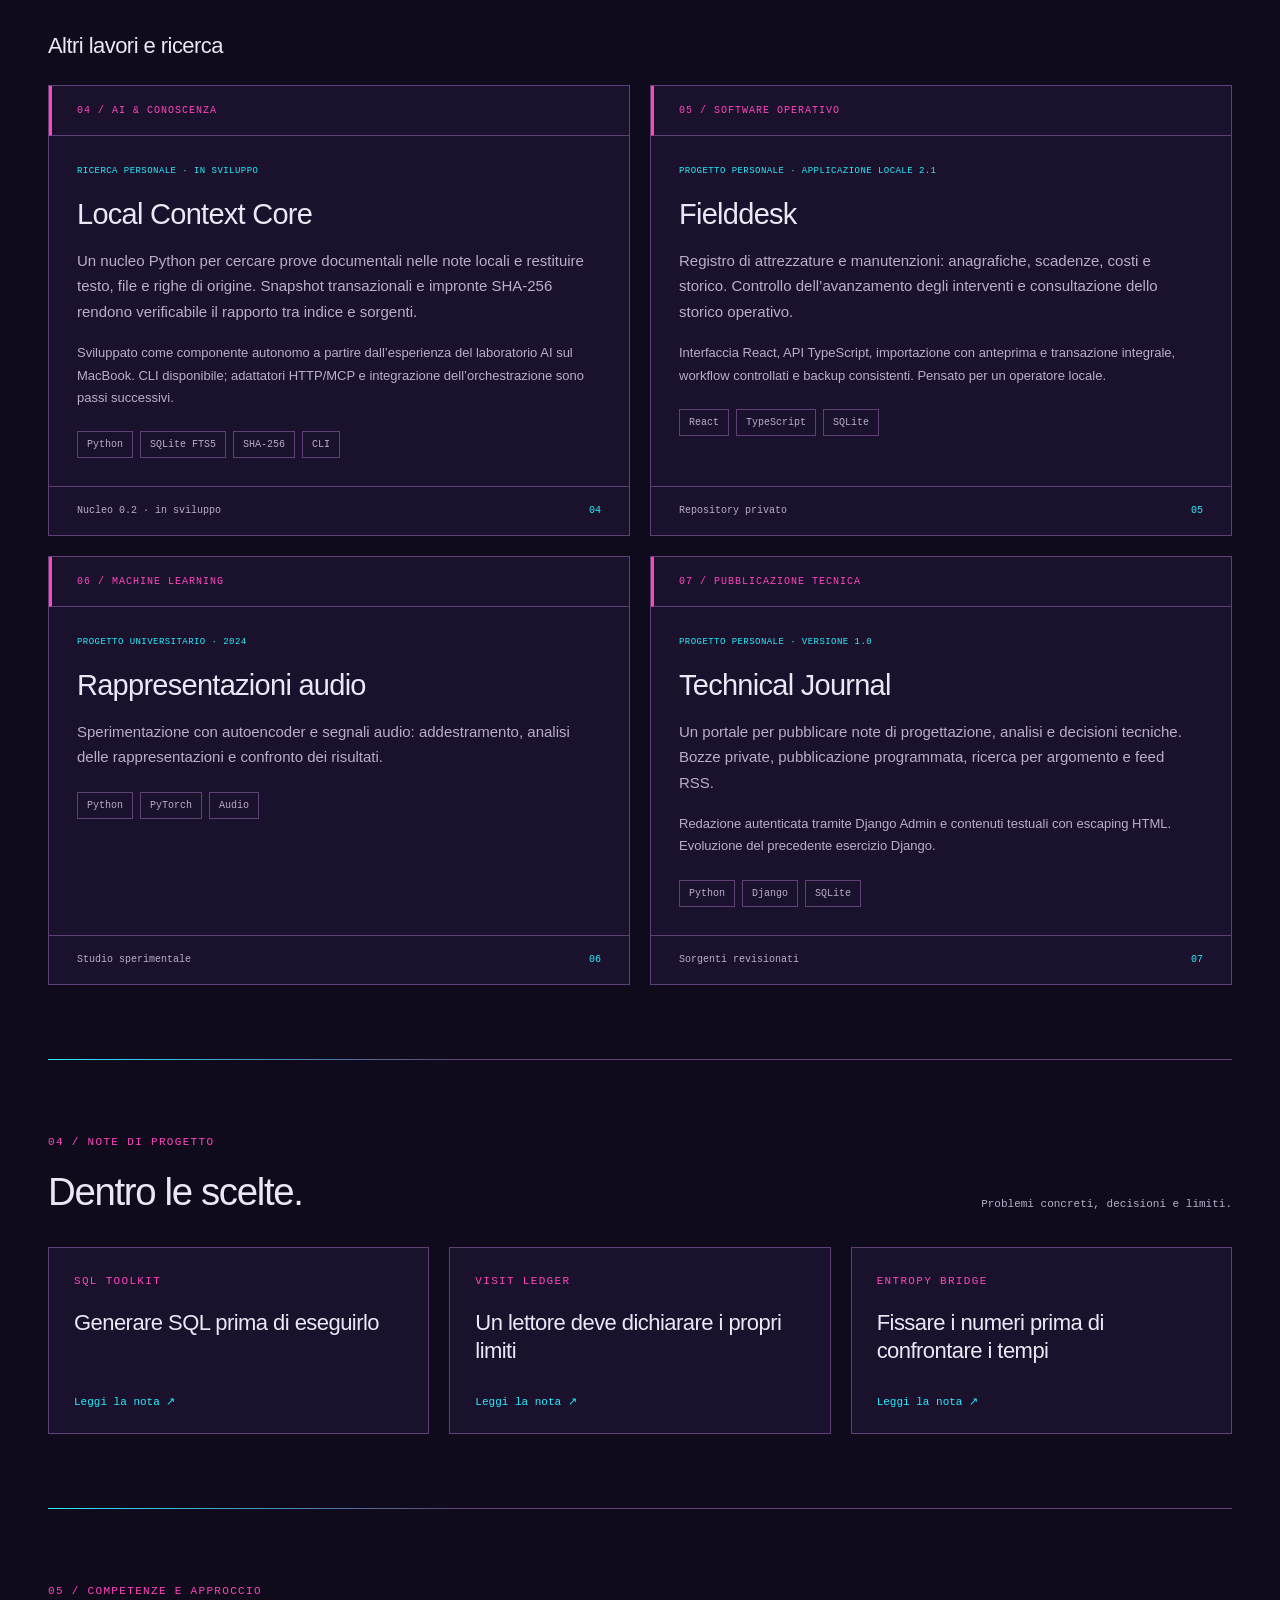
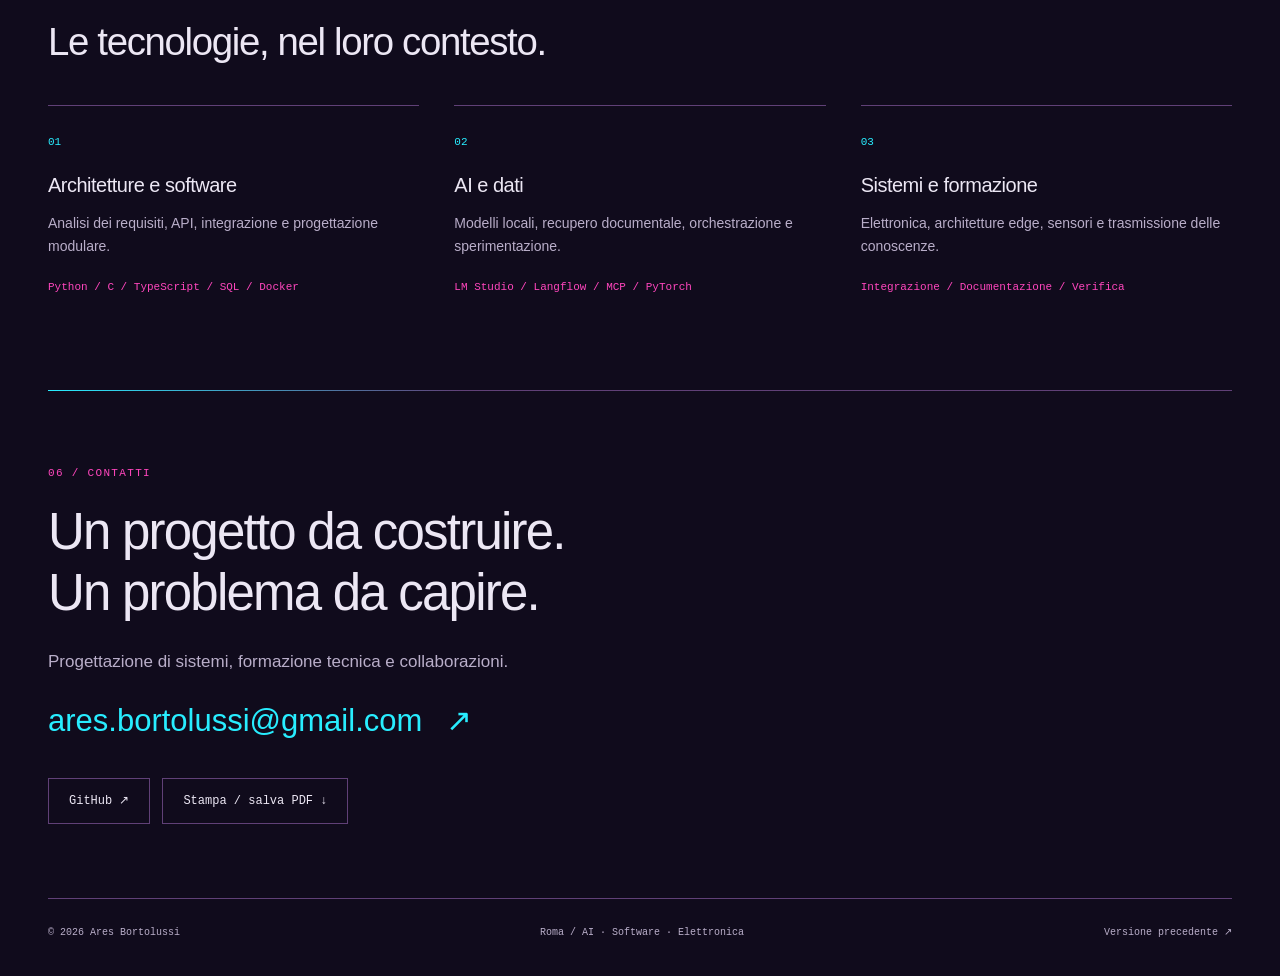
==== commit ea00df92: "Show executed project examples and engineering notes on portfolio" ====
--- a/index.html
+++ b/index.html
@@ -4,18 +4,13 @@
 <a class="skip" href="#main">Vai al contenuto</a>
 <header class="shell header"><a href="#main" class="brand" aria-label="Ares Bortolussi, inizio">ab<span>_</span></a><nav aria-label="Principale"><a href="#profilo">Profilo</a><a href="#esperienza">Esperienza</a><a href="#progetti">Progetti</a><a href="#competenze">Competenze</a></nav><a class="contact" href="mailto:ares.bortolussi@gmail.com">Contatti ↗</a></header>
 <main id="main">
-<section class="shell hero"><div class="hero-copy"><p class="eyebrow"><span class="dot"></span> ROMA, ITALIA / SYSTEMS & EDUCATION</p><h1>Ares<br><span>Bortolussi</span><i aria-hidden="true">_</i></h1><p class="role">Progettazione di sistemi.<br>Intelligenza artificiale. Formazione.</p><p class="intro">Collego software, dati ed elettronica per trasformare problemi complessi in sistemi comprensibili, verificabili e utilizzabili.</p><div class="actions"><a class="button primary" href="#esperienza">Esplora il percorso <span>↓</span></a><a class="button" href="mailto:ares.bortolussi@gmail.com">Parliamone ↗</a></div></div>
+<section class="shell hero"><div class="hero-copy"><p class="eyebrow"><span class="dot"></span> ROMA, ITALIA / SYSTEMS & EDUCATION</p><h1>Ares<br><span>Bortolussi</span><i aria-hidden="true">_</i></h1><p class="role">Progettazione di sistemi.<br>Intelligenza artificiale. Formazione.</p><p class="intro">Collego software, dati ed elettronica per trasformare problemi complessi in sistemi comprensibili, verificabili e utilizzabili.</p><div class="actions"><a class="button primary" href="#progetti">Esplora i progetti <span>↓</span></a><a class="button" href="mailto:ares.bortolussi@gmail.com">Parliamone ↗</a></div></div>
 <aside class="profile-panel" aria-label="Profilo in sintesi"><div class="panel-top"><span>PROFILE / AB</span><span>01</span></div><div class="profile-mark" aria-hidden="true"><span class="cross one">+</span><span class="cross two">+</span><div class="monogram">AB<span>IDEA → SISTEMA</span></div></div><dl><div><dt>Focus</dt><dd>Architetture AI e integrazione</dd></div><div><dt>Metodo</dt><dd>Analisi · Progetto · Verifica</dd></div><div><dt>Trasmissione</dt><dd>Docenza e documentazione</dd></div><div><dt>Connessioni</dt><dd><a href="https://github.com/AresBortolussi">GitHub ↗</a> · <a href="mailto:ares.bortolussi@gmail.com">Email ↗</a></dd></div></dl><p class="panel-bottom">CURIOSITÀ SCIENTIFICA. ATTITUDINE PRATICA.</p></aside></section>
 <section class="shell section profile" id="profilo"><div class="section-label"><span>01 / PROFILO</span><h2>Capire il problema.<br>Progettare le connessioni.</h2></div><div class="reading"><p class="lead">Mi occupo di progettazione di sistemi e formazione tecnica, nel punto di incontro tra intelligenza artificiale, programmazione ed elettronica.</p><p>Il mio percorso attraversa lo studio della fisica, il software e la divulgazione scientifica. Porto questa prospettiva nell’analisi dei requisiti, nella scelta delle architetture e nell’integrazione tra dati, modelli e dispositivi.</p><p>Insegno Python, AI e linguaggi di programmazione. Dedico attenzione alla documentazione e alle prove: un risultato deve poter essere compreso, verificato e continuato da altre persone.</p></div></section>
 <section class="shell section" id="esperienza"><div class="heading"><div><p class="eyebrow">02 / ESPERIENZA E ATTIVITÀ</p><h2>Un percorso, più discipline.</h2></div><p class="aside-note">Una sintesi delle attività.<br>I progetti in corso sono indicati come tali.</p></div><div class="timeline"><article><div class="period">ATTIVITÀ ATTUALI<span>PROGETTAZIONE</span></div><div><h3>Architetture software, AI e sistemi edge</h3><p>Analisi di requisiti e vincoli, integrazione di sorgenti dati, sensori e componenti software. Progettazione di architetture per elaborazione locale e visione artificiale.</p><ul class="tags"><li>System design</li><li>Edge AI</li><li>Integrazione</li></ul></div></article><article><div class="period">ATTIVITÀ ATTUALI<span>FORMAZIONE</span></div><div><h3>Docenza di AI e programmazione</h3><p>Percorsi tecnici con esempi, esercizi e strumenti riproducibili. Python, intelligenza artificiale e linguaggi di programmazione, anche per chi proviene da ambiti non informatici.</p><ul class="tags"><li>Python</li><li>AI</li><li>Didattica</li></ul></div></article><article><div class="period">2024 → OGGI<span>RICERCA E PROGETTI</span></div><div><h3>Dall’analisi dei segnali agli strumenti operativi</h3><p>Sperimentazione universitaria con autoencoder audio, sviluppo di API e strumenti da terminale, ricerca personale su conoscenza documentale e modelli locali.</p><ul class="tags"><li>Machine learning</li><li>API</li><li>Strumenti CLI</li></ul></div></article></div></section>
-<section class="shell section" id="progetti"><div class="heading"><div><p class="eyebrow">03 / PROGETTI SELEZIONATI</p><h2>Dal laboratorio all’uso.</h2></div><span class="aside-note">Contesto, contributo e stato.<br>Aggiornato a ottobre 2026.</span></div><div class="projects"><article class="project wide"><div class="project-number">01 / AI & CONOSCENZA</div><div class="project-main"><p class="status">RICERCA PERSONALE · IN SVILUPPO</p><h3>Local Context Core</h3><p>Un nucleo Python per cercare prove documentali nelle note locali e restituire testo, file e righe di origine. Snapshot transazionali e impronte SHA-256 rendono verificabile il rapporto tra indice e sorgenti.</p><p class="project-detail">Sviluppato come componente autonomo a partire dall’esperienza del laboratorio AI sul MacBook. CLI disponibile; adattatori HTTP/MCP e integrazione dell’orchestrazione sono passi successivi.</p><ul class="tags"><li>Python</li><li>SQLite FTS5</li><li>SHA-256</li><li>CLI</li></ul></div><div class="project-end">Nucleo 0.2 · in sviluppo<span>↗</span></div></article>
-<article class="project"><div class="project-number">02 / SOFTWARE OPERATIVO</div><div class="project-main"><p class="status">PROGETTO PERSONALE · APPLICAZIONE LOCALE 2.1</p><h3>Fielddesk</h3><p>Registro di attrezzature e manutenzioni: anagrafiche, scadenze, costi e storico. Controllo dell’avanzamento degli interventi e consultazione dello storico operativo.</p><p class="project-detail">Interfaccia React, API TypeScript, importazione con anteprima e transazione integrale, workflow controllati e backup consistenti. Pensato per un operatore locale.</p><ul class="tags"><li>React</li><li>TypeScript</li><li>SQLite</li></ul></div><div class="project-end">Repository privato<span>02</span></div></article>
-<article class="project"><div class="project-number">03 / C & DATI</div><div class="project-main"><p class="status">PROGETTO PERSONALE · IN SVILUPPO</p><h3>Visit Ledger</h3><p>Un registro locale delle visite ai ristoranti: importazione multiformato, analisi di spesa e valutazioni, andamento mensile e verifica dei duplicati.</p><p class="project-detail">Motore C17 e libreria nativa per CSV, TSV e JSON. Gli altri formati passano dagli adattatori Python; la parità del lettore C è ancora in sviluppo. Pacchetti standalone e prove sui dati di ingresso.</p><ul class="tags"><li>C17</li><li>Python</li><li>Docker</li></ul></div><a class="project-end" href="progetti/visit-ledger.html">Esplora Visit Ledger <span>↗</span></a></article>
-<article class="project"><div class="project-number">04 / SCHEMI & DATABASE</div><div class="project-main"><p class="status">PROGETTO PERSONALE · IN SVILUPPO</p><h3>SQL Toolkit</h3><p>Uno strumento locale per progettare, validare e confrontare schemi database. Dal modello alle dipendenze, ai diagrammi e alla documentazione, fino al DDL da revisionare.</p><p class="project-detail">Import di modelli CSV ed Excel, import DDL SQLite e generazione per sottoinsiemi dichiarati di SQLite, PostgreSQL e SQL Server. Prove su database reali; nessuna migrazione eseguita automaticamente.</p><ul class="tags"><li>Python</li><li>SQL</li><li>CLI</li></ul></div><a class="project-end" href="progetti/sql-toolkit.html">Esplora SQL Toolkit <span>↗</span></a></article>
-<article class="project"><div class="project-number">05 / FPGA & ELABORAZIONE</div><div class="project-main"><p class="status">RICERCA PERSONALE · SOFTWARE E SIMULAZIONI</p><h3>Entropy Bridge</h3><p>Un laboratorio per collegare software C e moduli FPGA: filtri digitali, controllo dei flussi di dati e un percorso separato di ricerca sull’entropia hardware.</p><p class="project-detail">Piattaforma scelta: Opal Kelly XEM8305-AU15P. Filtro FIR C/VHDL verificato in simulazione; integrazione USB 3.0 e misure sulla scheda ancora da sviluppare. Nessuna accelerazione dichiarata prima dei benchmark.</p><ul class="tags"><li>C17</li><li>VHDL</li><li>FPGA</li></ul></div><a class="project-end" href="progetti/entropy-bridge.html">Esplora Entropy Bridge <span>↗</span></a></article>
-<article class="project"><div class="project-number">06 / MACHINE LEARNING</div><div class="project-main"><p class="status">PROGETTO UNIVERSITARIO · 2024</p><h3>Rappresentazioni audio</h3><p>Sperimentazione con autoencoder e segnali audio: addestramento, analisi delle rappresentazioni e confronto dei risultati.</p><ul class="tags"><li>Python</li><li>PyTorch</li><li>Audio</li></ul></div><div class="project-end">Studio sperimentale<span>06</span></div></article>
-<article class="project"><div class="project-number">07 / PUBBLICAZIONE TECNICA</div><div class="project-main"><p class="status">PROGETTO PERSONALE · VERSIONE 1.0</p><h3>Technical Journal</h3><p>Un portale per pubblicare note di progettazione, analisi e decisioni tecniche. Bozze private, pubblicazione programmata, ricerca per argomento e feed RSS.</p><p class="project-detail">Redazione autenticata tramite Django Admin e contenuti testuali con escaping HTML. Evoluzione del precedente esercizio Django.</p><ul class="tags"><li>Python</li><li>Django</li><li>SQLite</li></ul></div><div class="project-end">Sorgenti revisionati<span>07</span></div></article></div></section>
-<section class="shell section" id="competenze"><p class="eyebrow">04 / COMPETENZE E APPROCCIO</p><h2>Le tecnologie, nel loro contesto.</h2><div class="skills"><article><span>01</span><h3>Architetture e software</h3><p>Analisi dei requisiti, API, integrazione e progettazione modulare.</p><p class="tools">Python / C / TypeScript / SQL / Docker</p></article><article><span>02</span><h3>AI e dati</h3><p>Modelli locali, recupero documentale, orchestrazione e sperimentazione.</p><p class="tools">LM Studio / Langflow / MCP / PyTorch</p></article><article><span>03</span><h3>Sistemi e formazione</h3><p>Elettronica, architetture edge, sensori e trasmissione delle conoscenze.</p><p class="tools">Integrazione / Documentazione / Verifica</p></article></div></section>
-<section class="shell section closing" id="contatti"><p class="eyebrow">05 / CONTATTI</p><h2>Un progetto da costruire.<br>Un problema da capire.</h2><p>Progettazione di sistemi, formazione tecnica e collaborazioni.</p><a class="email" href="mailto:ares.bortolussi@gmail.com">ares.bortolussi@gmail.com <span>↗</span></a><div class="actions"><a class="button" href="https://github.com/AresBortolussi">GitHub ↗</a><button class="button" id="print" hidden>Stampa / salva PDF ↓</button></div></section>
+<section class="shell section" id="progetti"><div class="heading"><div><p class="eyebrow">03 / PROGETTI SELEZIONATI</p><h2>Dal laboratorio all’uso.</h2></div><span class="aside-note">Contesto, contributo e stato.<br>Aggiornato a ottobre 2026.</span></div><p class="section-intro">Tre progetti per esplorare il mio lavoro su software, dati ed elettronica. Ogni scheda include un esempio eseguito e una scelta tecnica raccontata.</p><div class="projects"><article class="project wide"><div class="project-number">01 / SCHEMI & DATABASE</div><div class="project-main"><p class="status">PROGETTO PERSONALE · IN SVILUPPO</p><h3>SQL Toolkit</h3><p>Uno strumento locale per progettare, validare e confrontare schemi database. Dal modello alle dipendenze, ai diagrammi e alla documentazione, fino al DDL da revisionare.</p><p class="project-detail">Import di modelli CSV ed Excel, import DDL SQLite e generazione per sottoinsiemi dichiarati di SQLite, PostgreSQL e SQL Server. Prove su database reali; nessuna migrazione eseguita automaticamente.</p><ul class="tags"><li>Python</li><li>SQL</li><li>CLI</li></ul></div><a class="project-end" href="progetti/sql-toolkit.html">Esplora SQL Toolkit <span>↗</span></a></article><article class="project"><div class="project-number">02 / C & DATI</div><div class="project-main"><p class="status">PROGETTO PERSONALE · IN SVILUPPO</p><h3>Visit Ledger</h3><p>Un registro locale delle visite ai ristoranti: importazione multiformato, analisi di spesa e valutazioni, andamento mensile e verifica dei duplicati.</p><p class="project-detail">Motore C17 e libreria nativa per CSV, TSV e JSON. Gli altri formati passano dagli adattatori Python; la parità del lettore C è ancora in sviluppo. Pacchetti standalone e prove sui dati di ingresso.</p><ul class="tags"><li>C17</li><li>Python</li><li>Docker</li></ul></div><a class="project-end" href="progetti/visit-ledger.html">Esplora Visit Ledger <span>↗</span></a></article><article class="project"><div class="project-number">03 / FPGA & ELABORAZIONE</div><div class="project-main"><p class="status">RICERCA PERSONALE · SOFTWARE E SIMULAZIONI</p><h3>Entropy Bridge</h3><p>Un laboratorio per collegare software C e moduli FPGA: filtri digitali, controllo dei flussi di dati e un percorso separato di ricerca sull’entropia hardware.</p><p class="project-detail">Piattaforma scelta: Opal Kelly XEM8305-AU15P. Filtro FIR C/VHDL verificato in simulazione; integrazione USB 3.0 e misure sulla scheda ancora da sviluppare. Nessuna accelerazione dichiarata prima dei benchmark.</p><ul class="tags"><li>C17</li><li>VHDL</li><li>FPGA</li></ul></div><a class="project-end" href="progetti/entropy-bridge.html">Esplora Entropy Bridge <span>↗</span></a></article></div><h3 class="group-title">Altri lavori e ricerca</h3><div class="projects"><article class="project"><div class="project-number">04 / AI & CONOSCENZA</div><div class="project-main"><p class="status">RICERCA PERSONALE · IN SVILUPPO</p><h3>Local Context Core</h3><p>Un nucleo Python per cercare prove documentali nelle note locali e restituire testo, file e righe di origine. Snapshot transazionali e impronte SHA-256 rendono verificabile il rapporto tra indice e sorgenti.</p><p class="project-detail">Sviluppato come componente autonomo a partire dall’esperienza del laboratorio AI sul MacBook. CLI disponibile; adattatori HTTP/MCP e integrazione dell’orchestrazione sono passi successivi.</p><ul class="tags"><li>Python</li><li>SQLite FTS5</li><li>SHA-256</li><li>CLI</li></ul></div><div class="project-end">Nucleo 0.2 · in sviluppo<span>04</span></div></article><article class="project"><div class="project-number">05 / SOFTWARE OPERATIVO</div><div class="project-main"><p class="status">PROGETTO PERSONALE · APPLICAZIONE LOCALE 2.1</p><h3>Fielddesk</h3><p>Registro di attrezzature e manutenzioni: anagrafiche, scadenze, costi e storico. Controllo dell’avanzamento degli interventi e consultazione dello storico operativo.</p><p class="project-detail">Interfaccia React, API TypeScript, importazione con anteprima e transazione integrale, workflow controllati e backup consistenti. Pensato per un operatore locale.</p><ul class="tags"><li>React</li><li>TypeScript</li><li>SQLite</li></ul></div><div class="project-end">Repository privato<span>05</span></div></article><article class="project"><div class="project-number">06 / MACHINE LEARNING</div><div class="project-main"><p class="status">PROGETTO UNIVERSITARIO · 2024</p><h3>Rappresentazioni audio</h3><p>Sperimentazione con autoencoder e segnali audio: addestramento, analisi delle rappresentazioni e confronto dei risultati.</p><ul class="tags"><li>Python</li><li>PyTorch</li><li>Audio</li></ul></div><div class="project-end">Studio sperimentale<span>06</span></div></article><article class="project"><div class="project-number">07 / PUBBLICAZIONE TECNICA</div><div class="project-main"><p class="status">PROGETTO PERSONALE · VERSIONE 1.0</p><h3>Technical Journal</h3><p>Un portale per pubblicare note di progettazione, analisi e decisioni tecniche. Bozze private, pubblicazione programmata, ricerca per argomento e feed RSS.</p><p class="project-detail">Redazione autenticata tramite Django Admin e contenuti testuali con escaping HTML. Evoluzione del precedente esercizio Django.</p><ul class="tags"><li>Python</li><li>Django</li><li>SQLite</li></ul></div><div class="project-end">Sorgenti revisionati<span>07</span></div></article></div></section>
+<section class="shell section" id="note"><div class="heading"><div><p class="eyebrow">04 / NOTE DI PROGETTO</p><h2>Dentro le scelte.</h2></div><span class="aside-note">Problemi concreti, decisioni e limiti.</span></div><div class="note-grid"><a class="note-card" href="note/generare-sql.html"><p class="eyebrow">SQL Toolkit</p><h3>Generare SQL prima di eseguirlo</h3><span>Leggi la nota ↗</span></a><a class="note-card" href="note/lettori-espliciti.html"><p class="eyebrow">Visit Ledger</p><h3>Un lettore deve dichiarare i propri limiti</h3><span>Leggi la nota ↗</span></a><a class="note-card" href="note/contratto-fir.html"><p class="eyebrow">Entropy Bridge</p><h3>Fissare i numeri prima di confrontare i tempi</h3><span>Leggi la nota ↗</span></a></div></section>
+<section class="shell section" id="competenze"><p class="eyebrow">05 / COMPETENZE E APPROCCIO</p><h2>Le tecnologie, nel loro contesto.</h2><div class="skills"><article><span>01</span><h3>Architetture e software</h3><p>Analisi dei requisiti, API, integrazione e progettazione modulare.</p><p class="tools">Python / C / TypeScript / SQL / Docker</p></article><article><span>02</span><h3>AI e dati</h3><p>Modelli locali, recupero documentale, orchestrazione e sperimentazione.</p><p class="tools">LM Studio / Langflow / MCP / PyTorch</p></article><article><span>03</span><h3>Sistemi e formazione</h3><p>Elettronica, architetture edge, sensori e trasmissione delle conoscenze.</p><p class="tools">Integrazione / Documentazione / Verifica</p></article></div></section>
+<section class="shell section closing" id="contatti"><p class="eyebrow">06 / CONTATTI</p><h2>Un progetto da costruire.<br>Un problema da capire.</h2><p>Progettazione di sistemi, formazione tecnica e collaborazioni.</p><a class="email" href="mailto:ares.bortolussi@gmail.com">ares.bortolussi@gmail.com <span>↗</span></a><div class="actions"><a class="button" href="https://github.com/AresBortolussi">GitHub ↗</a><button class="button" id="print" hidden>Stampa / salva PDF ↓</button></div></section>
 </main><footer class="shell footer"><span>© 2026 Ares Bortolussi</span><span>Roma / AI · Software · Elettronica</span><a href="old2/index.html">Versione precedente ↗</a></footer>
 </body></html>
--- a/v3/style.css
+++ b/v3/style.css
@@ -19,3 +19,9 @@
 .case-hero{padding-top:74px;padding-bottom:66px}.case-hero h1{font-size:clamp(42px,7vw,76px);overflow-wrap:anywhere}.case-hero .intro{max-width:700px}.case-status{font:11px/1.8 var(--mono);color:var(--secondary);margin:25px 0 0}.text-link{text-decoration:underline;text-underline-offset:4px}a.project-end:hover{color:var(--accent);background:var(--glow)}
 @media(max-width:760px){.case-hero{padding-top:45px;padding-bottom:45px}}
 @media print{.case-hero{padding:0 0 20px}.case-hero h1{font-size:36px}}
+
+/* Executed examples and short engineering notes. */
+.section-intro{max-width:720px;color:var(--muted);font-size:15px;margin-bottom:28px}.group-title{margin:48px 0 24px;font-size:22px}.demo-grid{display:grid;grid-template-columns:1.15fr 1fr;gap:28px;align-items:start}.diagram{margin:0;border:1px solid var(--line);padding:20px;background:var(--panel)}.diagram img{width:100%;height:auto;display:block}.diagram figcaption,.demo-caption{font-size:12px;line-height:1.8;color:var(--muted);margin:16px 0 0}.terminal{border:1px solid var(--line);background:#0b1013;min-width:0}.terminal-bar{display:flex;justify-content:space-between;gap:14px;align-items:center;padding:12px 16px;border-bottom:1px solid var(--line);font:9px/1.6 var(--mono);color:#adb7bb}.terminal-bar>span:first-child{color:#ff46bd;letter-spacing:4px}.terminal pre{margin:0;padding:22px;font:12px/1.9 var(--mono);color:#e9e8e0;overflow:auto;max-height:380px}.prompt{color:#28edff}.artifact-links{padding:0;margin:25px 0;list-style:none;display:flex;flex-wrap:wrap;gap:12px 24px;font:12px/1.8 var(--mono)}.artifact-links a,.text-link{color:var(--accent)}.showcase>.text-link{font-size:14px}.metric-strip{display:grid;grid-template-columns:repeat(3,1fr);gap:20px;margin:30px 0}.metric-strip>div{padding:24px;border:1px solid var(--line);background:var(--panel)}.metric-strip strong{display:block;font:500 clamp(24px,3vw,36px)/1.4 var(--mono);color:var(--accent)}.metric-strip span{font-size:12px;color:var(--muted)}.table-scroll{overflow-x:auto;max-width:100%;border:1px solid var(--line)}table{width:100%;border-collapse:collapse;font-size:14px;background:var(--panel)}caption{text-align:left;font:11px/1.8 var(--mono);color:var(--muted);padding:16px}th,td{text-align:left;padding:14px 18px;border-top:1px solid var(--line);white-space:nowrap}thead th{font:11px/1.7 var(--mono);color:var(--secondary)}tbody th{font-weight:400;color:var(--text)}td{font-family:var(--mono);font-size:12px}.output-details{margin:24px 0}.output-details summary{cursor:pointer;font-size:14px;color:var(--accent);padding:12px 0}.demo-intro{max-width:760px;color:var(--muted);font-size:15px}.sample-explorer{border:1px solid var(--line);padding:28px;background:var(--panel);margin:28px 0}.sample-explorer label{font:12px var(--mono);color:var(--secondary)}.sample-explorer input{display:block;width:100%;margin:25px 0;accent-color:var(--accent)}.sample-values{display:flex;align-items:center;gap:35px;flex-wrap:wrap}.sample-values>div>span{display:block;color:var(--muted);font:11px/1.8 var(--mono)}.sample-values strong{font:500 clamp(25px,5vw,42px)/1.6 var(--mono);color:var(--accent)}.sample-values>span{font:12px var(--mono);color:var(--muted)}.note-grid{display:grid;grid-template-columns:repeat(3,minmax(0,1fr));gap:20px}.note-card{padding:25px;border:1px solid var(--line);background:var(--panel);display:flex;flex-direction:column}.note-card h3{font-size:22px;flex:1}.note-card>span{font:11px var(--mono);color:var(--accent);margin-top:15px}.note-card:hover{border-color:var(--accent)}.note{max-width:800px;padding-top:70px;padding-bottom:75px}.note-heading{border-bottom:1px solid var(--line);padding-bottom:35px;margin-bottom:45px}.note h1{font-size:clamp(35px,5vw,60px);line-height:1.12;letter-spacing:-.045em}.note-section{margin:38px 0}.note-section h2{font-size:25px}.note-section p{font-size:17px;color:var(--muted);line-height:1.9}
+@media(max-width:1000px){.demo-grid{grid-template-columns:1fr}.note-grid{grid-template-columns:1fr}.note-card h3{font-size:23px}}
+@media(max-width:760px){.metric-strip{grid-template-columns:1fr;gap:10px}.metric-strip>div{padding:16px 22px;display:flex;align-items:center;justify-content:space-between;gap:15px}.metric-strip strong{font-size:24px}.metric-strip span{text-align:right}.terminal pre{font-size:11px;padding:16px}.terminal-bar{font-size:8px}.sample-values{gap:18px}.sample-explorer{padding:20px}.note{padding-top:40px}.note-section p{font-size:16px}.artifact-links{gap:12px 18px}}
+@media print{.terminal{background:white}.terminal pre,.prompt{color:#111}.terminal-bar{color:#333}.note-card,.diagram,.metric-strip>div,.sample-explorer{background:white}.sample-explorer{display:none}.table-scroll{overflow:visible}th,td{white-space:normal}.output-details{display:none}.note-heading{break-after:avoid}.note{padding-top:0}.note-grid{display:block}}
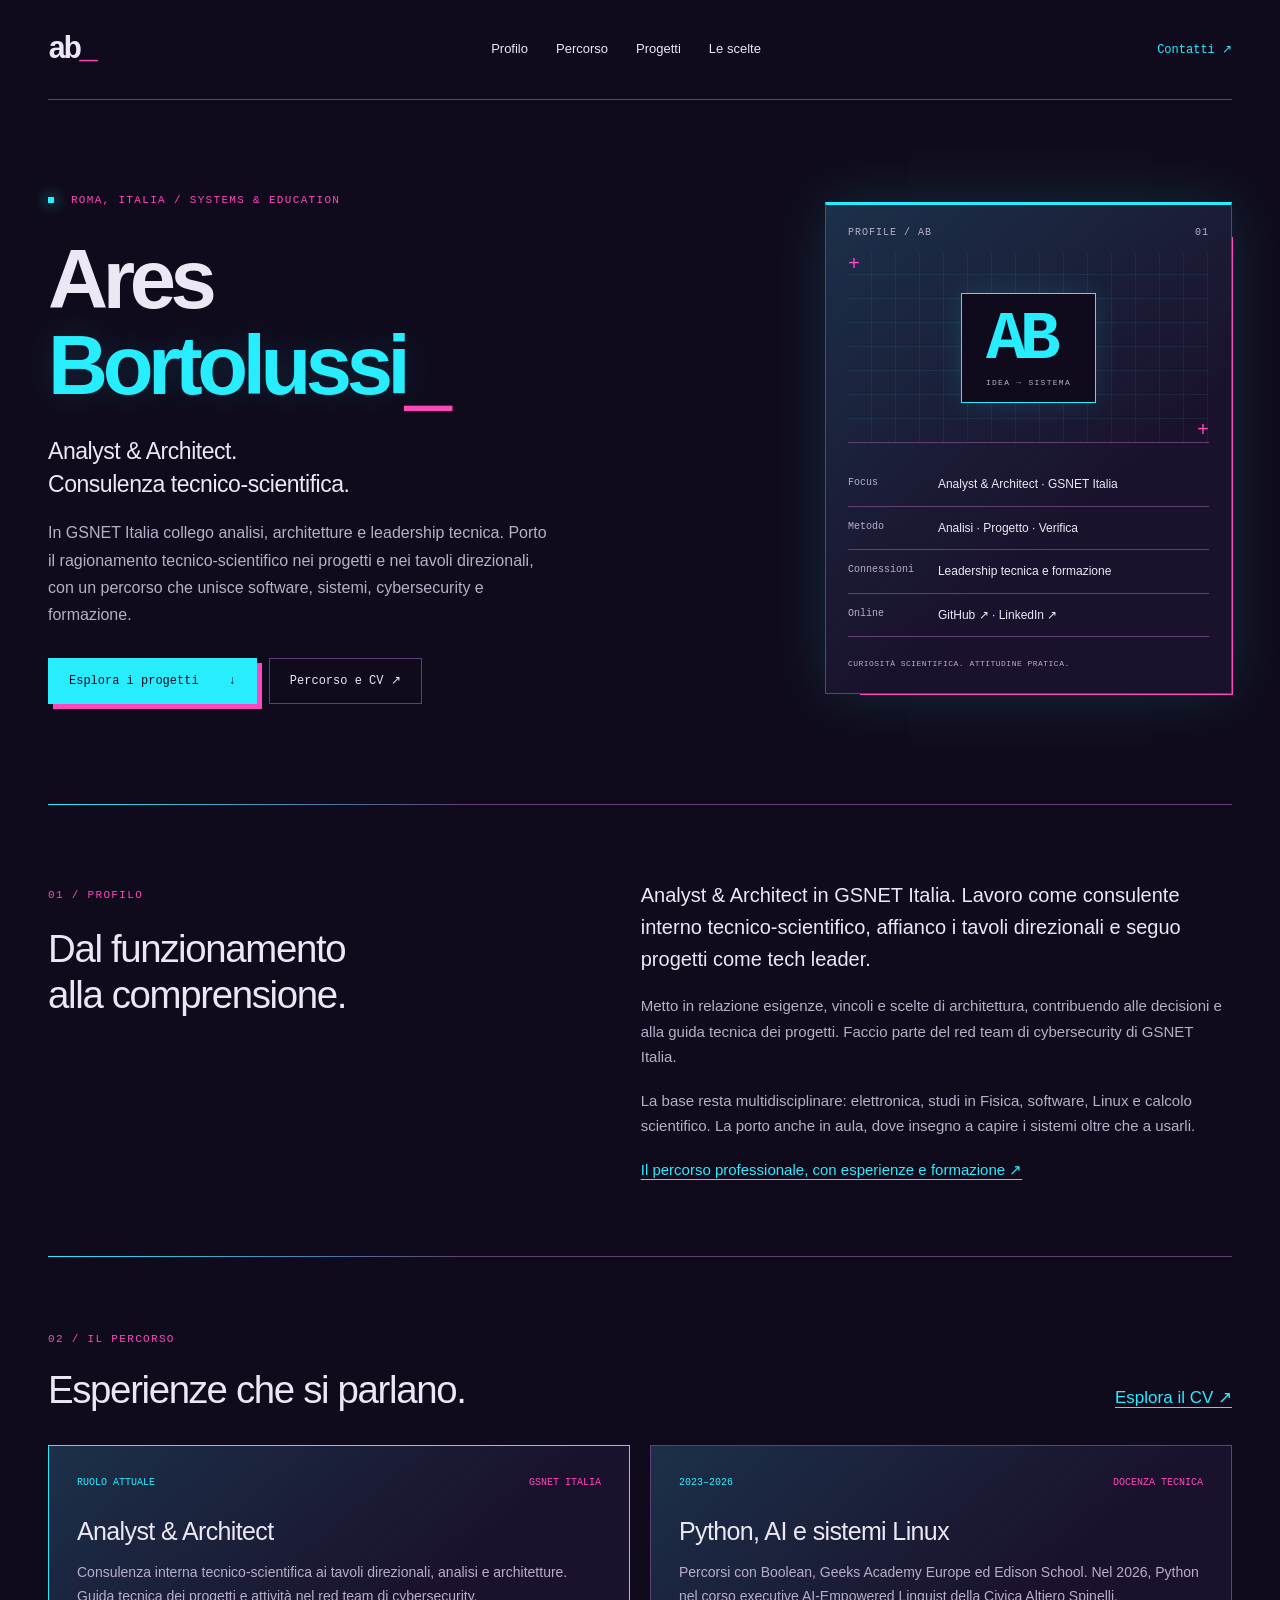
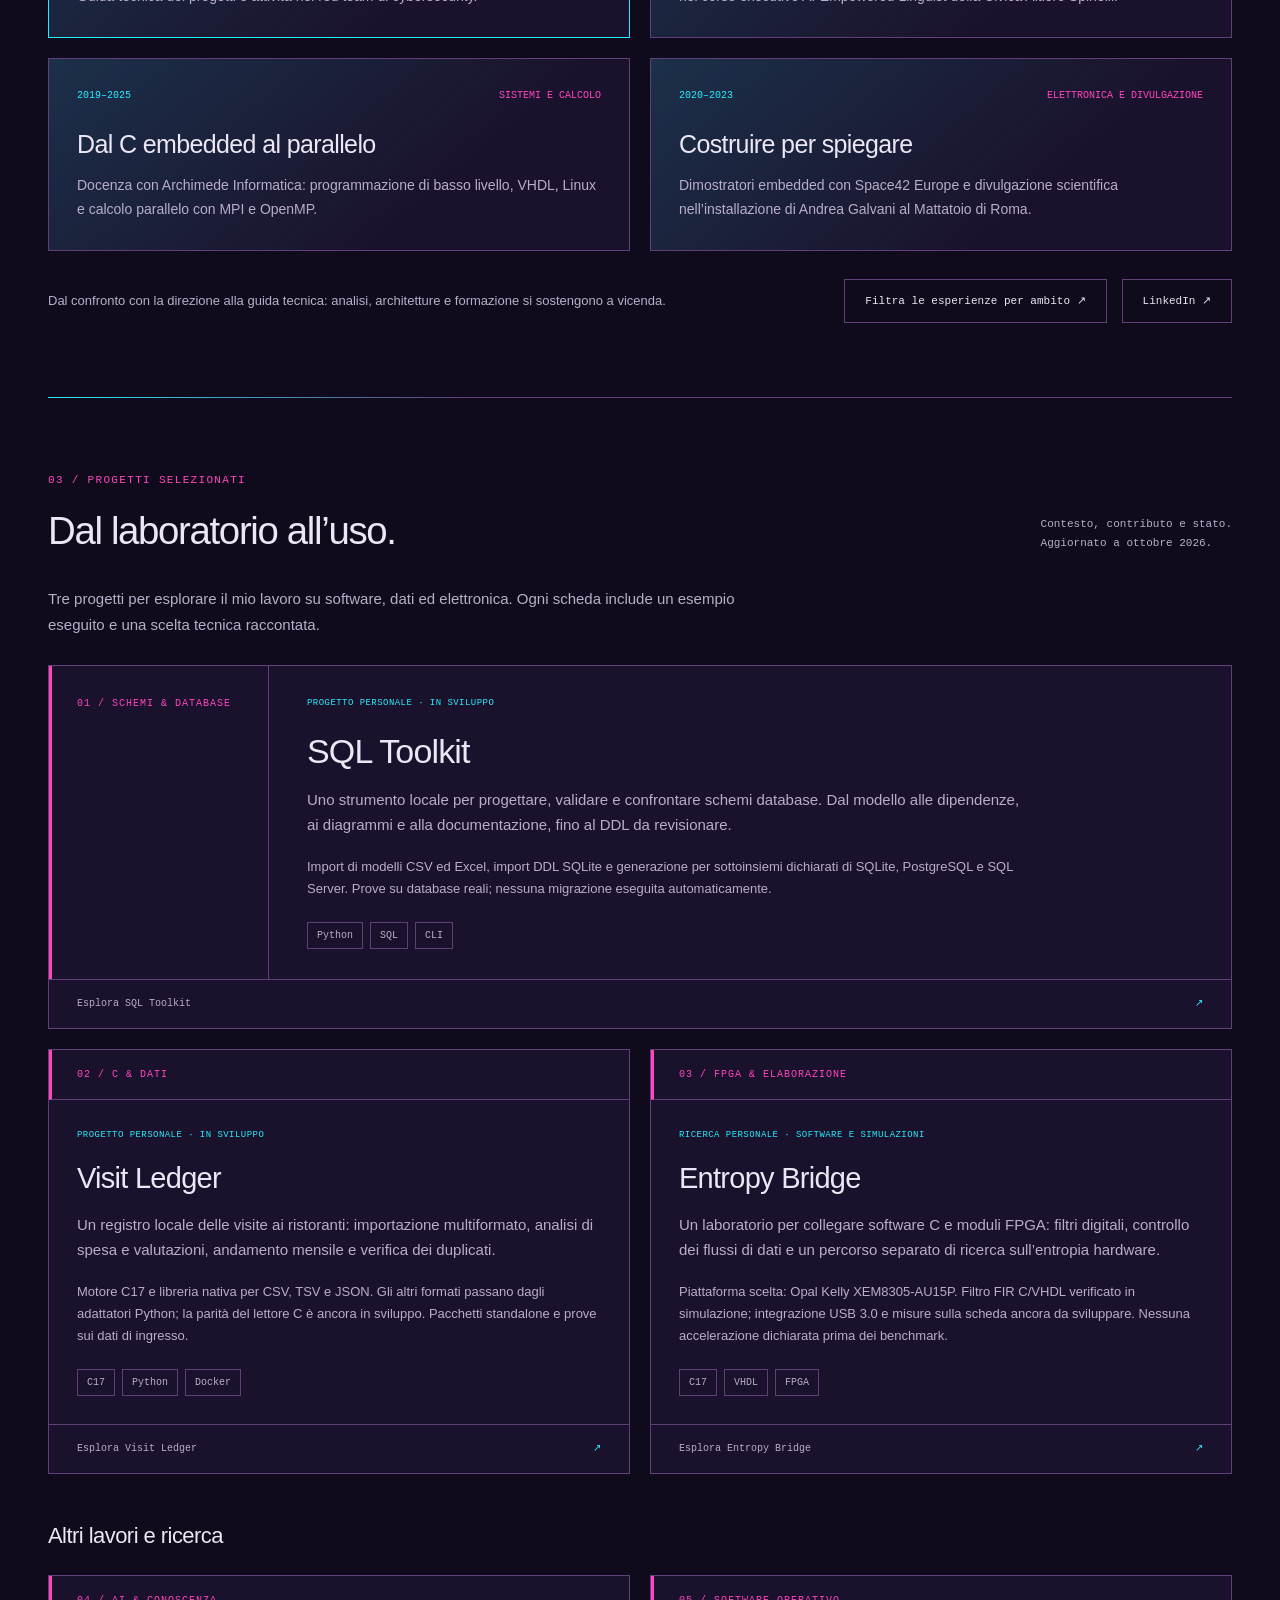
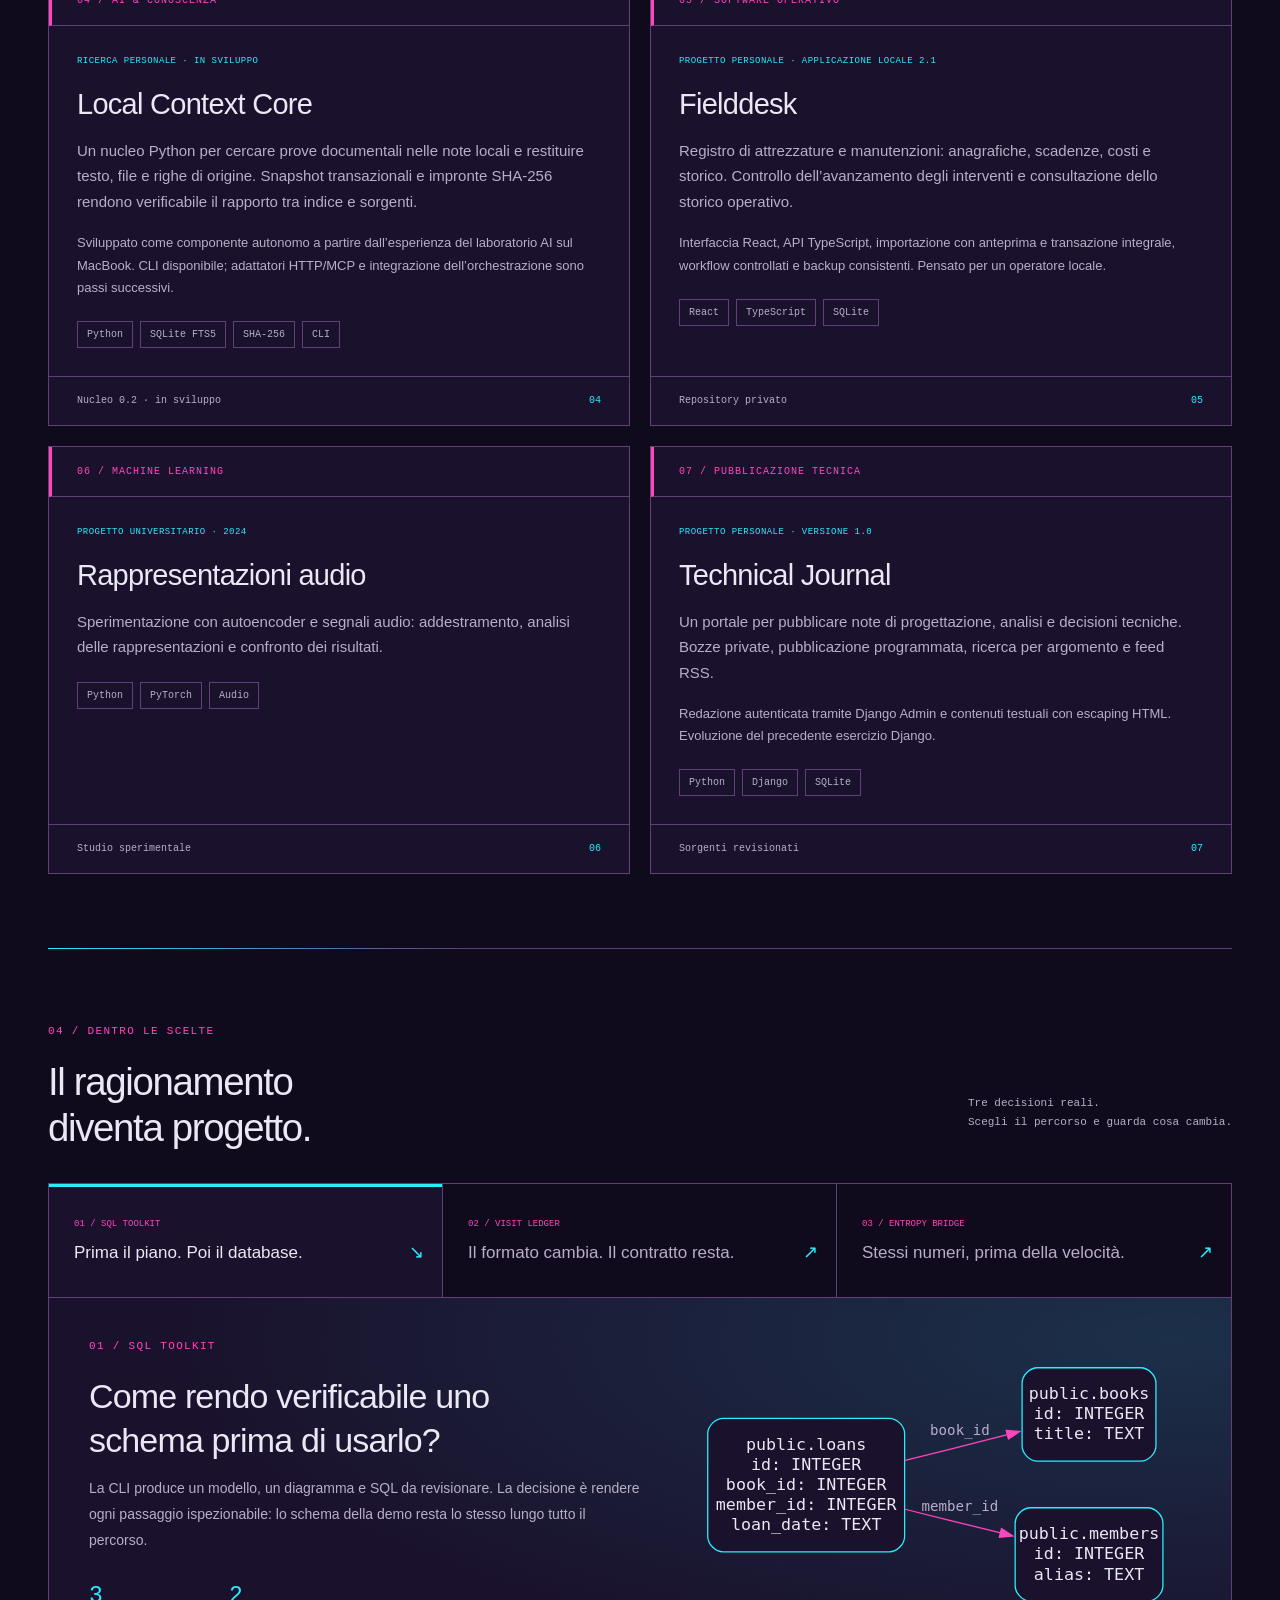
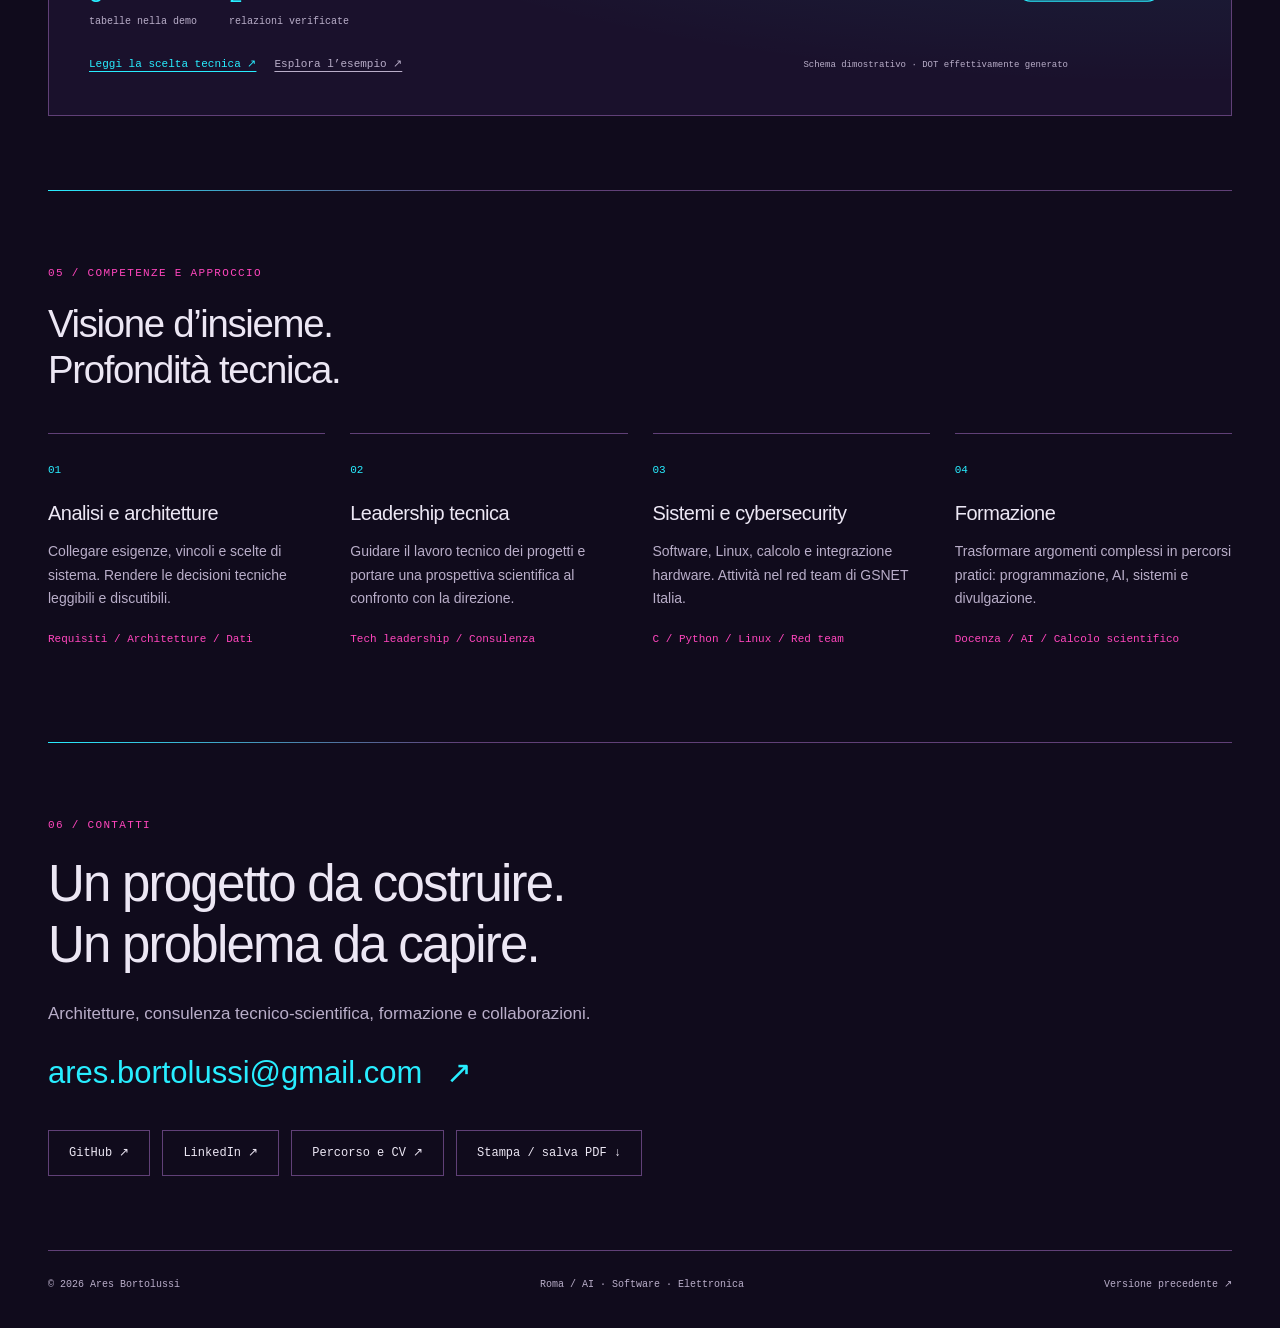
==== commit c3948a82: "Refresh professional profile and add interactive decision and career explorers" ====
--- a/index.html
+++ b/index.html
@@ -1,16 +1,14 @@
 <!doctype html>
-<html lang="it" data-theme="carbon"><head><meta charset="utf-8"><meta name="viewport" content="width=device-width,initial-scale=1"><meta name="description" content="Ares Bortolussi. Progettazione di sistemi AI, software ed elettronica. Formazione tecnica, percorso e progetti."><title>Ares Bortolussi · Sistemi, AI e formazione</title><meta name="theme-color" content="#100b1c"><link rel="canonical" href="https://aresbortolussi.github.io/"><script type="application/ld+json">{"@context":"https://schema.org","@type":"Person","name":"Ares Bortolussi","url":"https://aresbortolussi.github.io/","jobTitle":"Progettazione di sistemi e formazione tecnica","sameAs":["https://github.com/AresBortolussi"]}</script><link rel="stylesheet" href="v3/style.css"><script src="v3/site.js" defer></script></head>
+<html lang="it" data-theme="carbon"><head><meta charset="utf-8"><meta name="viewport" content="width=device-width,initial-scale=1"><meta name="description" content="Ares Bortolussi, Analyst &amp; Architect in GSNET Italia. Consulenza tecnico-scientifica, leadership tecnica, cybersecurity e formazione."><title>Ares Bortolussi · Analyst &amp; Architect</title><meta name="theme-color" content="#100b1c"><link rel="canonical" href="https://aresbortolussi.github.io/"><script type="application/ld+json">{"@context":"https://schema.org","@type":"Person","name":"Ares Bortolussi","url":"https://aresbortolussi.github.io/","jobTitle":"Analyst & Architect","worksFor":{"@type":"Organization","name":"GSNET Italia"},"sameAs":["https://github.com/AresBortolussi","https://www.linkedin.com/in/ares-bortolussi/"]}</script><link rel="stylesheet" href="v3/style.css"><script src="v3/site.js" defer></script></head>
 <body>
 <a class="skip" href="#main">Vai al contenuto</a>
-<header class="shell header"><a href="#main" class="brand" aria-label="Ares Bortolussi, inizio">ab<span>_</span></a><nav aria-label="Principale"><a href="#profilo">Profilo</a><a href="#esperienza">Esperienza</a><a href="#progetti">Progetti</a><a href="#competenze">Competenze</a></nav><a class="contact" href="mailto:ares.bortolussi@gmail.com">Contatti ↗</a></header>
+<header class="shell header"><a href="#main" class="brand" aria-label="Ares Bortolussi, inizio">ab<span>_</span></a><nav aria-label="Principale"><a href="#profilo">Profilo</a><a href="#esperienza">Percorso</a><a href="#progetti">Progetti</a><a href="#note">Le scelte</a></nav><a class="contact" href="mailto:ares.bortolussi@gmail.com">Contatti ↗</a></header>
 <main id="main">
-<section class="shell hero"><div class="hero-copy"><p class="eyebrow"><span class="dot"></span> ROMA, ITALIA / SYSTEMS & EDUCATION</p><h1>Ares<br><span>Bortolussi</span><i aria-hidden="true">_</i></h1><p class="role">Progettazione di sistemi.<br>Intelligenza artificiale. Formazione.</p><p class="intro">Collego software, dati ed elettronica per trasformare problemi complessi in sistemi comprensibili, verificabili e utilizzabili.</p><div class="actions"><a class="button primary" href="#progetti">Esplora i progetti <span>↓</span></a><a class="button" href="mailto:ares.bortolussi@gmail.com">Parliamone ↗</a></div></div>
-<aside class="profile-panel" aria-label="Profilo in sintesi"><div class="panel-top"><span>PROFILE / AB</span><span>01</span></div><div class="profile-mark" aria-hidden="true"><span class="cross one">+</span><span class="cross two">+</span><div class="monogram">AB<span>IDEA → SISTEMA</span></div></div><dl><div><dt>Focus</dt><dd>Architetture AI e integrazione</dd></div><div><dt>Metodo</dt><dd>Analisi · Progetto · Verifica</dd></div><div><dt>Trasmissione</dt><dd>Docenza e documentazione</dd></div><div><dt>Connessioni</dt><dd><a href="https://github.com/AresBortolussi">GitHub ↗</a> · <a href="mailto:ares.bortolussi@gmail.com">Email ↗</a></dd></div></dl><p class="panel-bottom">CURIOSITÀ SCIENTIFICA. ATTITUDINE PRATICA.</p></aside></section>
-<section class="shell section profile" id="profilo"><div class="section-label"><span>01 / PROFILO</span><h2>Capire il problema.<br>Progettare le connessioni.</h2></div><div class="reading"><p class="lead">Mi occupo di progettazione di sistemi e formazione tecnica, nel punto di incontro tra intelligenza artificiale, programmazione ed elettronica.</p><p>Il mio percorso attraversa lo studio della fisica, il software e la divulgazione scientifica. Porto questa prospettiva nell’analisi dei requisiti, nella scelta delle architetture e nell’integrazione tra dati, modelli e dispositivi.</p><p>Insegno Python, AI e linguaggi di programmazione. Dedico attenzione alla documentazione e alle prove: un risultato deve poter essere compreso, verificato e continuato da altre persone.</p></div></section>
-<section class="shell section" id="esperienza"><div class="heading"><div><p class="eyebrow">02 / ESPERIENZA E ATTIVITÀ</p><h2>Un percorso, più discipline.</h2></div><p class="aside-note">Una sintesi delle attività.<br>I progetti in corso sono indicati come tali.</p></div><div class="timeline"><article><div class="period">ATTIVITÀ ATTUALI<span>PROGETTAZIONE</span></div><div><h3>Architetture software, AI e sistemi edge</h3><p>Analisi di requisiti e vincoli, integrazione di sorgenti dati, sensori e componenti software. Progettazione di architetture per elaborazione locale e visione artificiale.</p><ul class="tags"><li>System design</li><li>Edge AI</li><li>Integrazione</li></ul></div></article><article><div class="period">ATTIVITÀ ATTUALI<span>FORMAZIONE</span></div><div><h3>Docenza di AI e programmazione</h3><p>Percorsi tecnici con esempi, esercizi e strumenti riproducibili. Python, intelligenza artificiale e linguaggi di programmazione, anche per chi proviene da ambiti non informatici.</p><ul class="tags"><li>Python</li><li>AI</li><li>Didattica</li></ul></div></article><article><div class="period">2024 → OGGI<span>RICERCA E PROGETTI</span></div><div><h3>Dall’analisi dei segnali agli strumenti operativi</h3><p>Sperimentazione universitaria con autoencoder audio, sviluppo di API e strumenti da terminale, ricerca personale su conoscenza documentale e modelli locali.</p><ul class="tags"><li>Machine learning</li><li>API</li><li>Strumenti CLI</li></ul></div></article></div></section>
-<section class="shell section" id="progetti"><div class="heading"><div><p class="eyebrow">03 / PROGETTI SELEZIONATI</p><h2>Dal laboratorio all’uso.</h2></div><span class="aside-note">Contesto, contributo e stato.<br>Aggiornato a ottobre 2026.</span></div><p class="section-intro">Tre progetti per esplorare il mio lavoro su software, dati ed elettronica. Ogni scheda include un esempio eseguito e una scelta tecnica raccontata.</p><div class="projects"><article class="project wide"><div class="project-number">01 / SCHEMI & DATABASE</div><div class="project-main"><p class="status">PROGETTO PERSONALE · IN SVILUPPO</p><h3>SQL Toolkit</h3><p>Uno strumento locale per progettare, validare e confrontare schemi database. Dal modello alle dipendenze, ai diagrammi e alla documentazione, fino al DDL da revisionare.</p><p class="project-detail">Import di modelli CSV ed Excel, import DDL SQLite e generazione per sottoinsiemi dichiarati di SQLite, PostgreSQL e SQL Server. Prove su database reali; nessuna migrazione eseguita automaticamente.</p><ul class="tags"><li>Python</li><li>SQL</li><li>CLI</li></ul></div><a class="project-end" href="progetti/sql-toolkit.html">Esplora SQL Toolkit <span>↗</span></a></article><article class="project"><div class="project-number">02 / C & DATI</div><div class="project-main"><p class="status">PROGETTO PERSONALE · IN SVILUPPO</p><h3>Visit Ledger</h3><p>Un registro locale delle visite ai ristoranti: importazione multiformato, analisi di spesa e valutazioni, andamento mensile e verifica dei duplicati.</p><p class="project-detail">Motore C17 e libreria nativa per CSV, TSV e JSON. Gli altri formati passano dagli adattatori Python; la parità del lettore C è ancora in sviluppo. Pacchetti standalone e prove sui dati di ingresso.</p><ul class="tags"><li>C17</li><li>Python</li><li>Docker</li></ul></div><a class="project-end" href="progetti/visit-ledger.html">Esplora Visit Ledger <span>↗</span></a></article><article class="project"><div class="project-number">03 / FPGA & ELABORAZIONE</div><div class="project-main"><p class="status">RICERCA PERSONALE · SOFTWARE E SIMULAZIONI</p><h3>Entropy Bridge</h3><p>Un laboratorio per collegare software C e moduli FPGA: filtri digitali, controllo dei flussi di dati e un percorso separato di ricerca sull’entropia hardware.</p><p class="project-detail">Piattaforma scelta: Opal Kelly XEM8305-AU15P. Filtro FIR C/VHDL verificato in simulazione; integrazione USB 3.0 e misure sulla scheda ancora da sviluppare. Nessuna accelerazione dichiarata prima dei benchmark.</p><ul class="tags"><li>C17</li><li>VHDL</li><li>FPGA</li></ul></div><a class="project-end" href="progetti/entropy-bridge.html">Esplora Entropy Bridge <span>↗</span></a></article></div><h3 class="group-title">Altri lavori e ricerca</h3><div class="projects"><article class="project"><div class="project-number">04 / AI & CONOSCENZA</div><div class="project-main"><p class="status">RICERCA PERSONALE · IN SVILUPPO</p><h3>Local Context Core</h3><p>Un nucleo Python per cercare prove documentali nelle note locali e restituire testo, file e righe di origine. Snapshot transazionali e impronte SHA-256 rendono verificabile il rapporto tra indice e sorgenti.</p><p class="project-detail">Sviluppato come componente autonomo a partire dall’esperienza del laboratorio AI sul MacBook. CLI disponibile; adattatori HTTP/MCP e integrazione dell’orchestrazione sono passi successivi.</p><ul class="tags"><li>Python</li><li>SQLite FTS5</li><li>SHA-256</li><li>CLI</li></ul></div><div class="project-end">Nucleo 0.2 · in sviluppo<span>04</span></div></article><article class="project"><div class="project-number">05 / SOFTWARE OPERATIVO</div><div class="project-main"><p class="status">PROGETTO PERSONALE · APPLICAZIONE LOCALE 2.1</p><h3>Fielddesk</h3><p>Registro di attrezzature e manutenzioni: anagrafiche, scadenze, costi e storico. Controllo dell’avanzamento degli interventi e consultazione dello storico operativo.</p><p class="project-detail">Interfaccia React, API TypeScript, importazione con anteprima e transazione integrale, workflow controllati e backup consistenti. Pensato per un operatore locale.</p><ul class="tags"><li>React</li><li>TypeScript</li><li>SQLite</li></ul></div><div class="project-end">Repository privato<span>05</span></div></article><article class="project"><div class="project-number">06 / MACHINE LEARNING</div><div class="project-main"><p class="status">PROGETTO UNIVERSITARIO · 2024</p><h3>Rappresentazioni audio</h3><p>Sperimentazione con autoencoder e segnali audio: addestramento, analisi delle rappresentazioni e confronto dei risultati.</p><ul class="tags"><li>Python</li><li>PyTorch</li><li>Audio</li></ul></div><div class="project-end">Studio sperimentale<span>06</span></div></article><article class="project"><div class="project-number">07 / PUBBLICAZIONE TECNICA</div><div class="project-main"><p class="status">PROGETTO PERSONALE · VERSIONE 1.0</p><h3>Technical Journal</h3><p>Un portale per pubblicare note di progettazione, analisi e decisioni tecniche. Bozze private, pubblicazione programmata, ricerca per argomento e feed RSS.</p><p class="project-detail">Redazione autenticata tramite Django Admin e contenuti testuali con escaping HTML. Evoluzione del precedente esercizio Django.</p><ul class="tags"><li>Python</li><li>Django</li><li>SQLite</li></ul></div><div class="project-end">Sorgenti revisionati<span>07</span></div></article></div></section>
-<section class="shell section" id="note"><div class="heading"><div><p class="eyebrow">04 / NOTE DI PROGETTO</p><h2>Dentro le scelte.</h2></div><span class="aside-note">Problemi concreti, decisioni e limiti.</span></div><div class="note-grid"><a class="note-card" href="note/generare-sql.html"><p class="eyebrow">SQL Toolkit</p><h3>Generare SQL prima di eseguirlo</h3><span>Leggi la nota ↗</span></a><a class="note-card" href="note/lettori-espliciti.html"><p class="eyebrow">Visit Ledger</p><h3>Un lettore deve dichiarare i propri limiti</h3><span>Leggi la nota ↗</span></a><a class="note-card" href="note/contratto-fir.html"><p class="eyebrow">Entropy Bridge</p><h3>Fissare i numeri prima di confrontare i tempi</h3><span>Leggi la nota ↗</span></a></div></section>
-<section class="shell section" id="competenze"><p class="eyebrow">05 / COMPETENZE E APPROCCIO</p><h2>Le tecnologie, nel loro contesto.</h2><div class="skills"><article><span>01</span><h3>Architetture e software</h3><p>Analisi dei requisiti, API, integrazione e progettazione modulare.</p><p class="tools">Python / C / TypeScript / SQL / Docker</p></article><article><span>02</span><h3>AI e dati</h3><p>Modelli locali, recupero documentale, orchestrazione e sperimentazione.</p><p class="tools">LM Studio / Langflow / MCP / PyTorch</p></article><article><span>03</span><h3>Sistemi e formazione</h3><p>Elettronica, architetture edge, sensori e trasmissione delle conoscenze.</p><p class="tools">Integrazione / Documentazione / Verifica</p></article></div></section>
-<section class="shell section closing" id="contatti"><p class="eyebrow">06 / CONTATTI</p><h2>Un progetto da costruire.<br>Un problema da capire.</h2><p>Progettazione di sistemi, formazione tecnica e collaborazioni.</p><a class="email" href="mailto:ares.bortolussi@gmail.com">ares.bortolussi@gmail.com <span>↗</span></a><div class="actions"><a class="button" href="https://github.com/AresBortolussi">GitHub ↗</a><button class="button" id="print" hidden>Stampa / salva PDF ↓</button></div></section>
+<section class="shell hero"><div class="hero-copy"><p class="eyebrow"><span class="dot"></span> ROMA, ITALIA / SYSTEMS & EDUCATION</p><h1>Ares<br><span>Bortolussi</span><i aria-hidden="true">_</i></h1><p class="role">Analyst &amp; Architect.<br>Consulenza tecnico-scientifica.</p><p class="intro">In GSNET Italia collego analisi, architetture e leadership tecnica. Porto il ragionamento tecnico-scientifico nei progetti e nei tavoli direzionali, con un percorso che unisce software, sistemi, cybersecurity e formazione.</p><div class="actions"><a class="button primary" href="#progetti">Esplora i progetti <span>↓</span></a><a class="button" href="percorso.html">Percorso e CV ↗</a></div></div>
+<aside class="profile-panel" aria-label="Profilo in sintesi"><div class="panel-top"><span>PROFILE / AB</span><span>01</span></div><div class="profile-mark" aria-hidden="true"><span class="cross one">+</span><span class="cross two">+</span><div class="monogram">AB<span>IDEA → SISTEMA</span></div></div><dl><div><dt>Focus</dt><dd>Analyst &amp; Architect · GSNET Italia</dd></div><div><dt>Metodo</dt><dd>Analisi · Progetto · Verifica</dd></div><div><dt>Connessioni</dt><dd>Leadership tecnica e formazione</dd></div><div><dt>Online</dt><dd><a href="https://github.com/AresBortolussi">GitHub ↗</a> · <a href="https://www.linkedin.com/in/ares-bortolussi/">LinkedIn ↗</a></dd></div></dl><p class="panel-bottom">CURIOSITÀ SCIENTIFICA. ATTITUDINE PRATICA.</p></aside></section>
+<section class="shell section profile" id="profilo"><div class="section-label"><span>01 / PROFILO</span><h2>Dal funzionamento<br>alla comprensione.</h2></div><div class="reading"><p class="lead">Analyst &amp; Architect in GSNET Italia. Lavoro come consulente interno tecnico-scientifico, affianco i tavoli direzionali e seguo progetti come tech leader.</p><p>Metto in relazione esigenze, vincoli e scelte di architettura, contribuendo alle decisioni e alla guida tecnica dei progetti. Faccio parte del red team di cybersecurity di GSNET Italia.</p><p>La base resta multidisciplinare: elettronica, studi in Fisica, software, Linux e calcolo scientifico. La porto anche in aula, dove insegno a capire i sistemi oltre che a usarli.</p><a class="text-link" href="percorso.html">Il percorso professionale, con esperienze e formazione ↗</a></div></section><section class="shell section" id="esperienza"><div class="heading"><div><p class="eyebrow">02 / IL PERCORSO</p><h2>Esperienze che si parlano.</h2></div><a class="text-link" href="percorso.html">Esplora il CV ↗</a></div><div class="career-highlights"><article><div class="career-top"><span>RUOLO ATTUALE</span><span>GSNET ITALIA</span></div><h3>Analyst &amp; Architect</h3><p>Consulenza interna tecnico-scientifica ai tavoli direzionali, analisi e architetture. Guida tecnica dei progetti e attività nel red team di cybersecurity.</p></article><article><div class="career-top"><span>2023–2026</span><span>DOCENZA TECNICA</span></div><h3>Python, AI e sistemi Linux</h3><p>Percorsi con Boolean, Geeks Academy Europe ed Edison School. Nel 2026, Python nel corso executive AI-Empowered Linguist della Civica Altiero Spinelli.</p></article><article><div class="career-top"><span>2019–2025</span><span>SISTEMI E CALCOLO</span></div><h3>Dal C embedded al parallelo</h3><p>Docenza con Archimede Informatica: programmazione di basso livello, VHDL, Linux e calcolo parallelo con MPI e OpenMP.</p></article><article><div class="career-top"><span>2020–2023</span><span>ELETTRONICA E DIVULGAZIONE</span></div><h3>Costruire per spiegare</h3><p>Dimostratori embedded con Space42 Europe e divulgazione scientifica nell’installazione di Andrea Galvani al Mattatoio di Roma.</p></article></div><div class="career-bottom"><p>Dal confronto con la direzione alla guida tecnica: analisi, architetture e formazione si sostengono a vicenda.</p><a class="button" href="percorso.html">Filtra le esperienze per ambito ↗</a><a class="button" href="https://www.linkedin.com/in/ares-bortolussi/">LinkedIn ↗</a></div></section><section class="shell section" id="progetti"><div class="heading"><div><p class="eyebrow">03 / PROGETTI SELEZIONATI</p><h2>Dal laboratorio all’uso.</h2></div><span class="aside-note">Contesto, contributo e stato.<br>Aggiornato a ottobre 2026.</span></div><p class="section-intro">Tre progetti per esplorare il mio lavoro su software, dati ed elettronica. Ogni scheda include un esempio eseguito e una scelta tecnica raccontata.</p><div class="projects"><article class="project wide"><div class="project-number">01 / SCHEMI & DATABASE</div><div class="project-main"><p class="status">PROGETTO PERSONALE · IN SVILUPPO</p><h3>SQL Toolkit</h3><p>Uno strumento locale per progettare, validare e confrontare schemi database. Dal modello alle dipendenze, ai diagrammi e alla documentazione, fino al DDL da revisionare.</p><p class="project-detail">Import di modelli CSV ed Excel, import DDL SQLite e generazione per sottoinsiemi dichiarati di SQLite, PostgreSQL e SQL Server. Prove su database reali; nessuna migrazione eseguita automaticamente.</p><ul class="tags"><li>Python</li><li>SQL</li><li>CLI</li></ul></div><a class="project-end" href="progetti/sql-toolkit.html">Esplora SQL Toolkit <span>↗</span></a></article><article class="project"><div class="project-number">02 / C & DATI</div><div class="project-main"><p class="status">PROGETTO PERSONALE · IN SVILUPPO</p><h3>Visit Ledger</h3><p>Un registro locale delle visite ai ristoranti: importazione multiformato, analisi di spesa e valutazioni, andamento mensile e verifica dei duplicati.</p><p class="project-detail">Motore C17 e libreria nativa per CSV, TSV e JSON. Gli altri formati passano dagli adattatori Python; la parità del lettore C è ancora in sviluppo. Pacchetti standalone e prove sui dati di ingresso.</p><ul class="tags"><li>C17</li><li>Python</li><li>Docker</li></ul></div><a class="project-end" href="progetti/visit-ledger.html">Esplora Visit Ledger <span>↗</span></a></article><article class="project"><div class="project-number">03 / FPGA & ELABORAZIONE</div><div class="project-main"><p class="status">RICERCA PERSONALE · SOFTWARE E SIMULAZIONI</p><h3>Entropy Bridge</h3><p>Un laboratorio per collegare software C e moduli FPGA: filtri digitali, controllo dei flussi di dati e un percorso separato di ricerca sull’entropia hardware.</p><p class="project-detail">Piattaforma scelta: Opal Kelly XEM8305-AU15P. Filtro FIR C/VHDL verificato in simulazione; integrazione USB 3.0 e misure sulla scheda ancora da sviluppare. Nessuna accelerazione dichiarata prima dei benchmark.</p><ul class="tags"><li>C17</li><li>VHDL</li><li>FPGA</li></ul></div><a class="project-end" href="progetti/entropy-bridge.html">Esplora Entropy Bridge <span>↗</span></a></article></div><h3 class="group-title">Altri lavori e ricerca</h3><div class="projects"><article class="project"><div class="project-number">04 / AI & CONOSCENZA</div><div class="project-main"><p class="status">RICERCA PERSONALE · IN SVILUPPO</p><h3>Local Context Core</h3><p>Un nucleo Python per cercare prove documentali nelle note locali e restituire testo, file e righe di origine. Snapshot transazionali e impronte SHA-256 rendono verificabile il rapporto tra indice e sorgenti.</p><p class="project-detail">Sviluppato come componente autonomo a partire dall’esperienza del laboratorio AI sul MacBook. CLI disponibile; adattatori HTTP/MCP e integrazione dell’orchestrazione sono passi successivi.</p><ul class="tags"><li>Python</li><li>SQLite FTS5</li><li>SHA-256</li><li>CLI</li></ul></div><div class="project-end">Nucleo 0.2 · in sviluppo<span>04</span></div></article><article class="project"><div class="project-number">05 / SOFTWARE OPERATIVO</div><div class="project-main"><p class="status">PROGETTO PERSONALE · APPLICAZIONE LOCALE 2.1</p><h3>Fielddesk</h3><p>Registro di attrezzature e manutenzioni: anagrafiche, scadenze, costi e storico. Controllo dell’avanzamento degli interventi e consultazione dello storico operativo.</p><p class="project-detail">Interfaccia React, API TypeScript, importazione con anteprima e transazione integrale, workflow controllati e backup consistenti. Pensato per un operatore locale.</p><ul class="tags"><li>React</li><li>TypeScript</li><li>SQLite</li></ul></div><div class="project-end">Repository privato<span>05</span></div></article><article class="project"><div class="project-number">06 / MACHINE LEARNING</div><div class="project-main"><p class="status">PROGETTO UNIVERSITARIO · 2024</p><h3>Rappresentazioni audio</h3><p>Sperimentazione con autoencoder e segnali audio: addestramento, analisi delle rappresentazioni e confronto dei risultati.</p><ul class="tags"><li>Python</li><li>PyTorch</li><li>Audio</li></ul></div><div class="project-end">Studio sperimentale<span>06</span></div></article><article class="project"><div class="project-number">07 / PUBBLICAZIONE TECNICA</div><div class="project-main"><p class="status">PROGETTO PERSONALE · VERSIONE 1.0</p><h3>Technical Journal</h3><p>Un portale per pubblicare note di progettazione, analisi e decisioni tecniche. Bozze private, pubblicazione programmata, ricerca per argomento e feed RSS.</p><p class="project-detail">Redazione autenticata tramite Django Admin e contenuti testuali con escaping HTML. Evoluzione del precedente esercizio Django.</p><ul class="tags"><li>Python</li><li>Django</li><li>SQLite</li></ul></div><div class="project-end">Sorgenti revisionati<span>07</span></div></article></div></section>
+<section class="shell section decision-section" id="note"><div class="heading"><div><p class="eyebrow">04 / DENTRO LE SCELTE</p><h2>Il ragionamento<br>diventa progetto.</h2></div><p class="aside-note">Tre decisioni reali.<br>Scegli il percorso e guarda cosa cambia.</p></div><div class="decision-explorer"><div class="decision-tabs" aria-label="Scegli una decisione da esplorare" hidden><button type="button" id="tab-sql" aria-controls="decision-sql" data-decision="sql"><span>01 / SQL TOOLKIT</span><strong>Prima il piano. Poi il database.</strong><i aria-hidden="true">↗</i></button><button type="button" id="tab-reader" aria-controls="decision-reader" data-decision="reader"><span>02 / VISIT LEDGER</span><strong>Il formato cambia. Il contratto resta.</strong><i aria-hidden="true">↗</i></button><button type="button" id="tab-fir" aria-controls="decision-fir" data-decision="fir"><span>03 / ENTROPY BRIDGE</span><strong>Stessi numeri, prima della velocità.</strong><i aria-hidden="true">↗</i></button></div><div class="decision-panels"><article class="decision-panel" id="decision-sql" data-decision-panel="sql"><div class="decision-body"><p class="eyebrow">01 / SQL TOOLKIT</p><h3>Come rendo verificabile uno schema prima di usarlo?</h3><p>La CLI produce un modello, un diagramma e SQL da revisionare. La decisione è rendere ogni passaggio ispezionabile: lo schema della demo resta lo stesso lungo tutto il percorso.</p><div class="decision-facts"><div><strong>3</strong><span>tabelle nella demo</span></div><div><strong>2</strong><span>relazioni verificate</span></div></div><div class="decision-links"><a class="text-link" href="note/generare-sql.html">Leggi la scelta tecnica ↗</a><a href="progetti/sql-toolkit.html#esempio">Esplora l’esempio ↗</a></div></div><figure class="decision-diagram"><img src="assets/examples/schema.svg" alt="Loans fa riferimento alle tabelle books e members nel diagramma generato da SQL Toolkit." width="398" height="225"><figcaption>Schema dimostrativo · DOT effettivamente generato</figcaption></figure></article><article class="decision-panel" id="decision-reader" data-decision-panel="reader"><div class="decision-body"><p class="eyebrow">02 / VISIT LEDGER</p><h3>Che cosa succede quando scelgo il lettore C?</h3><p>La scelta del lettore è esplicita. Un formato supportato viene letto dal backend richiesto; gli altri producono un errore prevedibile. La modalità automatica ha un instradamento distinto.</p><div class="decision-facts"><div><strong>6</strong><span>visite inventate</span></div><div><strong>C17</strong><span>motore analitico</span></div></div><div class="decision-links"><a class="text-link" href="note/lettori-espliciti.html">Leggi la scelta tecnica ↗</a><a href="progetti/visit-ledger.html#esempio">Esplora l’esempio ↗</a></div></div><div class="reader-map"><p class="map-label">LETTURA ESPLICITA C</p><div class="route"><span>CSV / TSV / JSON</span><span aria-hidden="true">→</span><strong>Lettore nativo</strong></div><div class="route unavailable"><span>XLSX / ODS / YAML</span><span aria-hidden="true">→</span><strong>Errore esplicito</strong></div><p>La demo usa un CSV inventato e produce i report con il backend C.</p></div></article><article class="decision-panel" id="decision-fir" data-decision-panel="fir"><div class="decision-body"><p class="eyebrow">03 / ENTROPY BRIDGE</p><h3>Come confronto il software con un circuito?</h3><p>Definisco arrotondamento, saturazione e stato del filtro. Il testbench VHDL controlla il risultato contro il riferimento C. Il benchmark completo CPU–USB–FPGA sarà un passaggio successivo.</p><div class="decision-facts"><div><strong>4</strong><span>tap del filtro FIR</span></div><div><strong>C ↔ VHDL</strong><span>equivalenza numerica</span></div></div><div class="decision-links"><a class="text-link" href="note/contratto-fir.html">Leggi la scelta tecnica ↗</a><a href="progetti/entropy-bridge.html#esempio">Esplora l’esempio ↗</a></div></div><div class="fir-story"><p class="map-label">IMPULSO DIMOSTRATIVO</p><div class="impulse-flow"><span class="impulse-input">8.000<small>ingresso</small></span><span aria-hidden="true">→</span><div class="impulse-output"><span>4.000</span><span>4.000</span><span>4.000</span><span>4.000</span><small>quattro uscite consecutive</small></div></div><p>Risultati verificati con GHDL · nessuna misura fisica</p></div></article></div></div></section>
+<section class="shell section" id="competenze"><p class="eyebrow">05 / COMPETENZE E APPROCCIO</p><h2>Visione d’insieme.<br>Profondità tecnica.</h2><div class="skills skills-overview"><article><span>01</span><h3>Analisi e architetture</h3><p>Collegare esigenze, vincoli e scelte di sistema. Rendere le decisioni tecniche leggibili e discutibili.</p><p class="tools">Requisiti / Architetture / Dati</p></article><article><span>02</span><h3>Leadership tecnica</h3><p>Guidare il lavoro tecnico dei progetti e portare una prospettiva scientifica al confronto con la direzione.</p><p class="tools">Tech leadership / Consulenza</p></article><article><span>03</span><h3>Sistemi e cybersecurity</h3><p>Software, Linux, calcolo e integrazione hardware. Attività nel red team di GSNET Italia.</p><p class="tools">C / Python / Linux / Red team</p></article><article><span>04</span><h3>Formazione</h3><p>Trasformare argomenti complessi in percorsi pratici: programmazione, AI, sistemi e divulgazione.</p><p class="tools">Docenza / AI / Calcolo scientifico</p></article></div></section>
+<section class="shell section closing" id="contatti"><p class="eyebrow">06 / CONTATTI</p><h2>Un progetto da costruire.<br>Un problema da capire.</h2><p>Architetture, consulenza tecnico-scientifica, formazione e collaborazioni.</p><a class="email" href="mailto:ares.bortolussi@gmail.com">ares.bortolussi@gmail.com <span>↗</span></a><div class="actions"><a class="button" href="https://github.com/AresBortolussi">GitHub ↗</a><a class="button" href="https://www.linkedin.com/in/ares-bortolussi/">LinkedIn ↗</a><a class="button" href="percorso.html">Percorso e CV ↗</a><button class="button" id="print" hidden>Stampa / salva PDF ↓</button></div></section>
 </main><footer class="shell footer"><span>© 2026 Ares Bortolussi</span><span>Roma / AI · Software · Elettronica</span><a href="old2/index.html">Versione precedente ↗</a></footer>
 </body></html>
--- a/v3/style.css
+++ b/v3/style.css
@@ -25,3 +25,37 @@
 @media(max-width:1000px){.demo-grid{grid-template-columns:1fr}.note-grid{grid-template-columns:1fr}.note-card h3{font-size:23px}}
 @media(max-width:760px){.metric-strip{grid-template-columns:1fr;gap:10px}.metric-strip>div{padding:16px 22px;display:flex;align-items:center;justify-content:space-between;gap:15px}.metric-strip strong{font-size:24px}.metric-strip span{text-align:right}.terminal pre{font-size:11px;padding:16px}.terminal-bar{font-size:8px}.sample-values{gap:18px}.sample-explorer{padding:20px}.note{padding-top:40px}.note-section p{font-size:16px}.artifact-links{gap:12px 18px}}
 @media print{.terminal{background:white}.terminal pre,.prompt{color:#111}.terminal-bar{color:#333}.note-card,.diagram,.metric-strip>div,.sample-explorer{background:white}.sample-explorer{display:none}.table-scroll{overflow:visible}th,td{white-space:normal}.output-details{display:none}.note-heading{break-after:avoid}.note{padding-top:0}.note-grid{display:block}}
+
+/* Career narrative and explorable decisions. */
+[hidden]{display:none!important}
+.reading-progress{position:fixed;left:0;top:0;width:100%;height:2px;background:linear-gradient(90deg,var(--accent),var(--secondary));transform:scaleX(0);transform-origin:left;z-index:20;pointer-events:none}
+.career-highlights{display:grid;grid-template-columns:1fr 1fr;gap:20px}.career-highlights article{position:relative;border:1px solid var(--line);background:linear-gradient(140deg,var(--glow),transparent 70%),var(--panel);padding:28px}.career-top{display:flex;align-items:center;justify-content:space-between;gap:12px;font:10px/1.8 var(--mono);color:var(--secondary);margin-bottom:23px}.career-top>span:first-child{color:var(--accent)}.career-highlights h3{font-size:25px}.career-highlights article>p{color:var(--muted);font-size:14px;margin-bottom:0}.career-bottom{display:flex;align-items:center;gap:15px;flex-wrap:wrap;margin-top:28px}.career-bottom>p{flex:1;min-width:230px;margin:0;color:var(--muted);font-size:13px}.career-bottom .button{font-size:11px}
+.decision-tabs{display:grid;grid-template-columns:repeat(3,minmax(0,1fr));gap:0;border:1px solid var(--line)}.decision-tabs button{position:relative;text-align:left;background:var(--bg);color:var(--muted);border:0;padding:23px 42px 23px 25px;min-width:0;min-height:113px;border-right:1px solid var(--line);transition:background .2s,color .2s}.decision-tabs button:last-child{border-right:0}.decision-tabs button>span{display:block;font:9px/1.8 var(--mono);color:var(--secondary);margin-bottom:9px}.decision-tabs strong{font:500 17px/1.4 var(--sans);display:block}.decision-tabs i{font:18px var(--mono);position:absolute;right:18px;top:50%;color:var(--accent);font-style:normal}.decision-tabs button[aria-selected=true]{background:var(--panel);color:var(--text);box-shadow:inset 0 3px var(--accent)}.decision-tabs button[aria-selected=true] i{transform:rotate(90deg)}.decision-tabs button:hover{background:var(--panel);color:var(--text)}.decision-tabs button:focus-visible{outline-offset:-5px;z-index:1}.decision-panels{display:grid;gap:22px}.decision-panel{display:grid;grid-template-columns:1.08fr 1fr;align-items:center;gap:40px;border:1px solid var(--line);padding:40px;background:radial-gradient(ellipse at 95% 10%,var(--glow),transparent 65%),var(--panel);min-width:0}.decision-tabs:not([hidden])+.decision-panels .decision-panel{border-top:0}.decision-body{min-width:0}.decision-body h3{font-size:clamp(25px,3vw,34px);max-width:470px}.decision-body>p:not(.eyebrow){font-size:14px;color:var(--muted);line-height:1.85}.decision-facts{display:flex;gap:32px;margin:25px 0}.decision-facts strong{display:block;font:500 23px/1.5 var(--mono);color:var(--accent)}.decision-facts span{display:block;font:10px/1.7 var(--mono);color:var(--muted)}.decision-links{display:flex;gap:18px;flex-wrap:wrap;font:11px/1.8 var(--mono)}.decision-links>a:last-child{color:var(--muted);text-decoration:underline;text-underline-offset:4px}.decision-diagram{margin:0;min-width:0}.decision-diagram img{width:100%;height:auto}.decision-diagram figcaption{font:9px/1.8 var(--mono);color:var(--muted);margin-top:18px;text-align:center}.map-label{font:10px/1.8 var(--mono);letter-spacing:.09em;color:var(--secondary)}.reader-map{min-width:0;border:1px solid var(--line);padding:25px;background:var(--bg)}.route{display:grid;grid-template-columns:1fr 20px 1fr;gap:8px;align-items:center;padding:20px 0;border-top:1px solid var(--line);font:11px/1.9 var(--mono)}.route strong{font-weight:400;color:var(--accent)}.route.unavailable strong{color:var(--secondary)}.reader-map>p:last-child,.fir-story>p:last-child{font:10px/1.9 var(--mono);color:var(--muted);margin:18px 0 0}.fir-story{border:1px solid var(--line);padding:25px;background:var(--bg);min-width:0}.impulse-flow{display:flex;gap:15px;align-items:center;margin:30px 0;color:var(--muted)}.impulse-input{font:22px var(--mono);color:var(--accent)}.impulse-input small{display:block;font:10px/1.8 var(--mono);color:var(--muted);margin-top:10px}.impulse-output{display:grid;grid-template-columns:repeat(2,1fr);gap:9px}.impulse-output>span{padding:10px;border:1px solid var(--line);font:15px var(--mono);color:var(--secondary)}.impulse-output small{grid-column:1/-1;color:var(--muted);font:9px/1.8 var(--mono)}
+.cv-hero{padding:70px 0 60px;max-width:1192px}.cv-hero h1{font-size:clamp(38px,5.5vw,64px);letter-spacing:-.045em}.cv-hero h1 .cv-headline{display:block;margin-top:24px;color:var(--accent);font-size:clamp(25px,4vw,44px);line-height:1.2;letter-spacing:-.035em;text-shadow:none}.cv-hero .intro{max-width:730px}.cv-source-date{font:10px/1.8 var(--mono);color:var(--muted);margin:24px 0 0}.cv-contact-print{display:none}.cv-filters{display:flex;gap:8px;flex-wrap:wrap;margin:30px 0 15px}.cv-filters button{border:1px solid var(--line);background:transparent;padding:12px 18px;font:11px/1.7 var(--mono);color:var(--muted);min-height:44px}.cv-filters button[aria-pressed=true]{color:var(--bg);background:var(--accent);border-color:var(--accent)}.filter-status{font:10px/1.8 var(--mono);color:var(--muted);margin-bottom:25px}.cv-timeline{position:relative}.cv-entry{display:grid;grid-template-columns:160px 1fr;gap:35px;padding:30px 0;border-top:1px solid var(--line)}.cv-date{font:12px/1.8 var(--mono);color:var(--accent);padding-top:4px}.cv-org{font:11px/1.8 var(--mono);color:var(--secondary);margin-bottom:10px}.cv-entry h3{font-size:24px}.cv-entry-body>p:not(.cv-org){font-size:14px;color:var(--muted);max-width:760px}.cv-entry .tags{margin-top:15px}.education-grid{display:grid;grid-template-columns:repeat(3,1fr);gap:28px}.education-grid article{border-top:1px solid var(--line);padding-top:22px}.education-grid h3{font-size:22px}.education-grid p:not(.eyebrow){font-size:14px;color:var(--muted)}.certification-line{display:grid;grid-template-columns:230px 1fr;gap:30px;padding-top:25px;margin-top:30px;border-top:1px solid var(--line)}.certification-line>span{font:10px/1.8 var(--mono);color:var(--secondary)}.certification-line>p{font-size:13px;color:var(--muted);margin:0}.cv-sources>p:not(.eyebrow){font-size:13px;color:var(--muted)}.source-links{display:flex;flex-wrap:wrap;gap:15px 25px;font:11px/1.8 var(--mono)}.source-links a{text-decoration:underline;text-underline-offset:4px}.decision-takeaway{border:1px solid var(--line);background:var(--panel);padding:30px;margin:40px 0}.decision-takeaway h2{font-size:25px}.decision-takeaway>p:not(.eyebrow){font-size:15px;color:var(--muted)}.note-flow{display:grid;grid-template-columns:repeat(3,minmax(0,1fr));list-style:none;padding:0;margin:25px 0 0;border-top:1px solid var(--line)}.note-flow li{font:11px/1.8 var(--mono);color:var(--accent);padding:18px 12px 0 0}.note-flow li:not(:last-child)::after{content:' →';color:var(--secondary)}
+@media(min-width:761px){.project,.career-highlights article,.note-card{transition:transform .2s ease,border-color .2s ease}.project:hover,.career-highlights article:hover{border-color:var(--accent);transform:translateY(-3px)}}
+@media(max-width:1000px){.decision-panel{gap:25px;padding:30px}.decision-tabs button{padding-left:18px}.decision-tabs strong{font-size:15px}.decision-facts{gap:20px}.cv-entry{grid-template-columns:130px 1fr;gap:25px}.education-grid{gap:20px}.route{font-size:10px}}
+@media(max-width:760px){.career-highlights{grid-template-columns:1fr}.career-highlights article{padding:24px}.career-highlights h3{font-size:23px}.career-bottom{align-items:start}.career-bottom>p{flex-basis:100%}.decision-tabs{grid-template-columns:1fr}.decision-tabs button{min-height:82px;border-right:0;border-bottom:1px solid var(--line);padding:15px 40px 15px 20px}.decision-tabs button:last-child{border-bottom:0}.decision-tabs button>span{font-size:9px;margin-bottom:5px}.decision-tabs strong{font-size:16px}.decision-panel{grid-template-columns:1fr;padding:25px;gap:30px}.decision-body h3{font-size:27px}.decision-facts{gap:30px}.decision-diagram{padding:0}.decision-facts strong{font-size:22px}.decision-links{gap:12px}.route{font-size:10px}.cv-hero{padding:45px 0}.cv-entry{grid-template-columns:1fr;gap:14px}.cv-entry h3{font-size:22px}.cv-entry .tags{margin-top:16px}.cv-filters button{padding:10px 13px;font-size:10px}.education-grid{grid-template-columns:1fr;gap:25px}.certification-line{grid-template-columns:1fr;gap:12px}.decision-takeaway{padding:23px}.note-flow{grid-template-columns:1fr}.note-flow li{padding-top:12px}.note-flow li:not(:last-child)::after{content:' ↓'}}
+@media(prefers-reduced-motion:reduce){*,*::before,*::after{animation-duration:.01ms!important;transition-duration:.01ms!important}.project:hover,.career-highlights article:hover{transform:none}}
+@media print{.reading-progress,.decision-tabs,.cv-filters,.filter-status{display:none!important}.decision-panel[hidden],.cv-entry[hidden]{display:grid!important}.decision-panel{background:white;break-inside:avoid;margin-top:15px}.career-highlights{gap:12px}.career-highlights article{background:white;break-inside:avoid}.cv-page{font-size:10pt;line-height:1.45}.cv-page .cv-hero{padding:0 0 16px}.cv-page .cv-hero h1{font-size:28pt;margin:0 0 14px}.cv-page .cv-headline{font-size:17pt!important;margin-top:10px!important}.cv-page .intro{font-size:10pt;max-width:none}.cv-contact-print{display:block;font-size:8pt}.cv-page .cv-source-date{font-size:7pt;margin-top:10px}.cv-page .section{padding:17px 0}.cv-page .heading{margin-bottom:12px}.cv-page h2{font-size:16pt;margin:8px 0 12px}.cv-page .cv-entry{grid-template-columns:92px 1fr;gap:16px;padding:10px 0;break-inside:avoid}.cv-page .cv-date{font-size:8pt}.cv-page .cv-org{font-size:8pt;margin-bottom:4px}.cv-page .cv-entry h3{font-size:11pt;margin-bottom:5px}.cv-page .cv-entry-body>p:not(.cv-org){font-size:9pt;line-height:1.5;margin-bottom:0}.cv-page .tags{display:none}.cv-page .education-grid{gap:18px}.cv-page .education-grid h3{font-size:10pt}.cv-page .education-grid p:not(.eyebrow){font-size:8pt}.cv-page .skills h3{font-size:10pt}.cv-page .skills p{font-size:8pt}.cv-page .certification-line{margin-top:12px;padding-top:12px}.cv-page .certification-line>p{font-size:8pt}.cv-page .cv-sources{display:none}.cv-page .aside-note{font-size:7pt}.cv-page .eyebrow{font-size:7pt}.decision-takeaway{background:white;break-inside:avoid}.decision-takeaway h2{font-size:20px}}
+
+/* Printed documents use their own palette and columns at A4 width. */
+@media print{
+ :root,:root[data-theme]{color-scheme:light;--bg:#fff;--panel:#fff;--text:#111;--muted:#333;--line:#bbb;--accent:#111;--secondary:#333;--glow:transparent}
+ *{text-shadow:none!important;box-shadow:none!important}
+ .section{border-image:none!important}
+ .cv-page .heading{flex-direction:row;align-items:end;gap:20px}
+ .cv-page .heading .aside-note{max-width:190px}
+ .cv-page .education-grid{display:grid;grid-template-columns:repeat(3,minmax(0,1fr));gap:16px}
+ .cv-page .education-grid article{padding-top:12px;break-inside:avoid}
+ .cv-page .cv-skills .skills{display:grid;grid-template-columns:repeat(3,minmax(0,1fr));gap:16px;margin-top:12px}
+ .cv-page .skills article{padding-top:10px;break-inside:avoid}
+ .cv-page .skills h3{margin-top:8px;margin-bottom:8px}
+ .cv-page .skills p{line-height:1.5}
+ .cv-page .certification-line{display:grid;grid-template-columns:130px 1fr;gap:18px;break-inside:avoid}
+}
+.current-role{border-left:2px solid var(--accent);padding-left:22px;background:linear-gradient(100deg,var(--glow),transparent 75%)}.career-highlights article:first-child{border-color:var(--accent)}.skills-overview{grid-template-columns:repeat(4,minmax(0,1fr));gap:25px}
+@media(max-width:1000px){.skills-overview{grid-template-columns:repeat(2,minmax(0,1fr))}}
+@media(max-width:760px){.skills-overview{grid-template-columns:1fr}.current-role{padding-left:18px}}
+@media print{.current-role{background:white;border-left-color:#777}.skills-overview{grid-template-columns:repeat(2,minmax(0,1fr))}}
+
+@media print{.cv-page .current-role{padding-left:12px}}
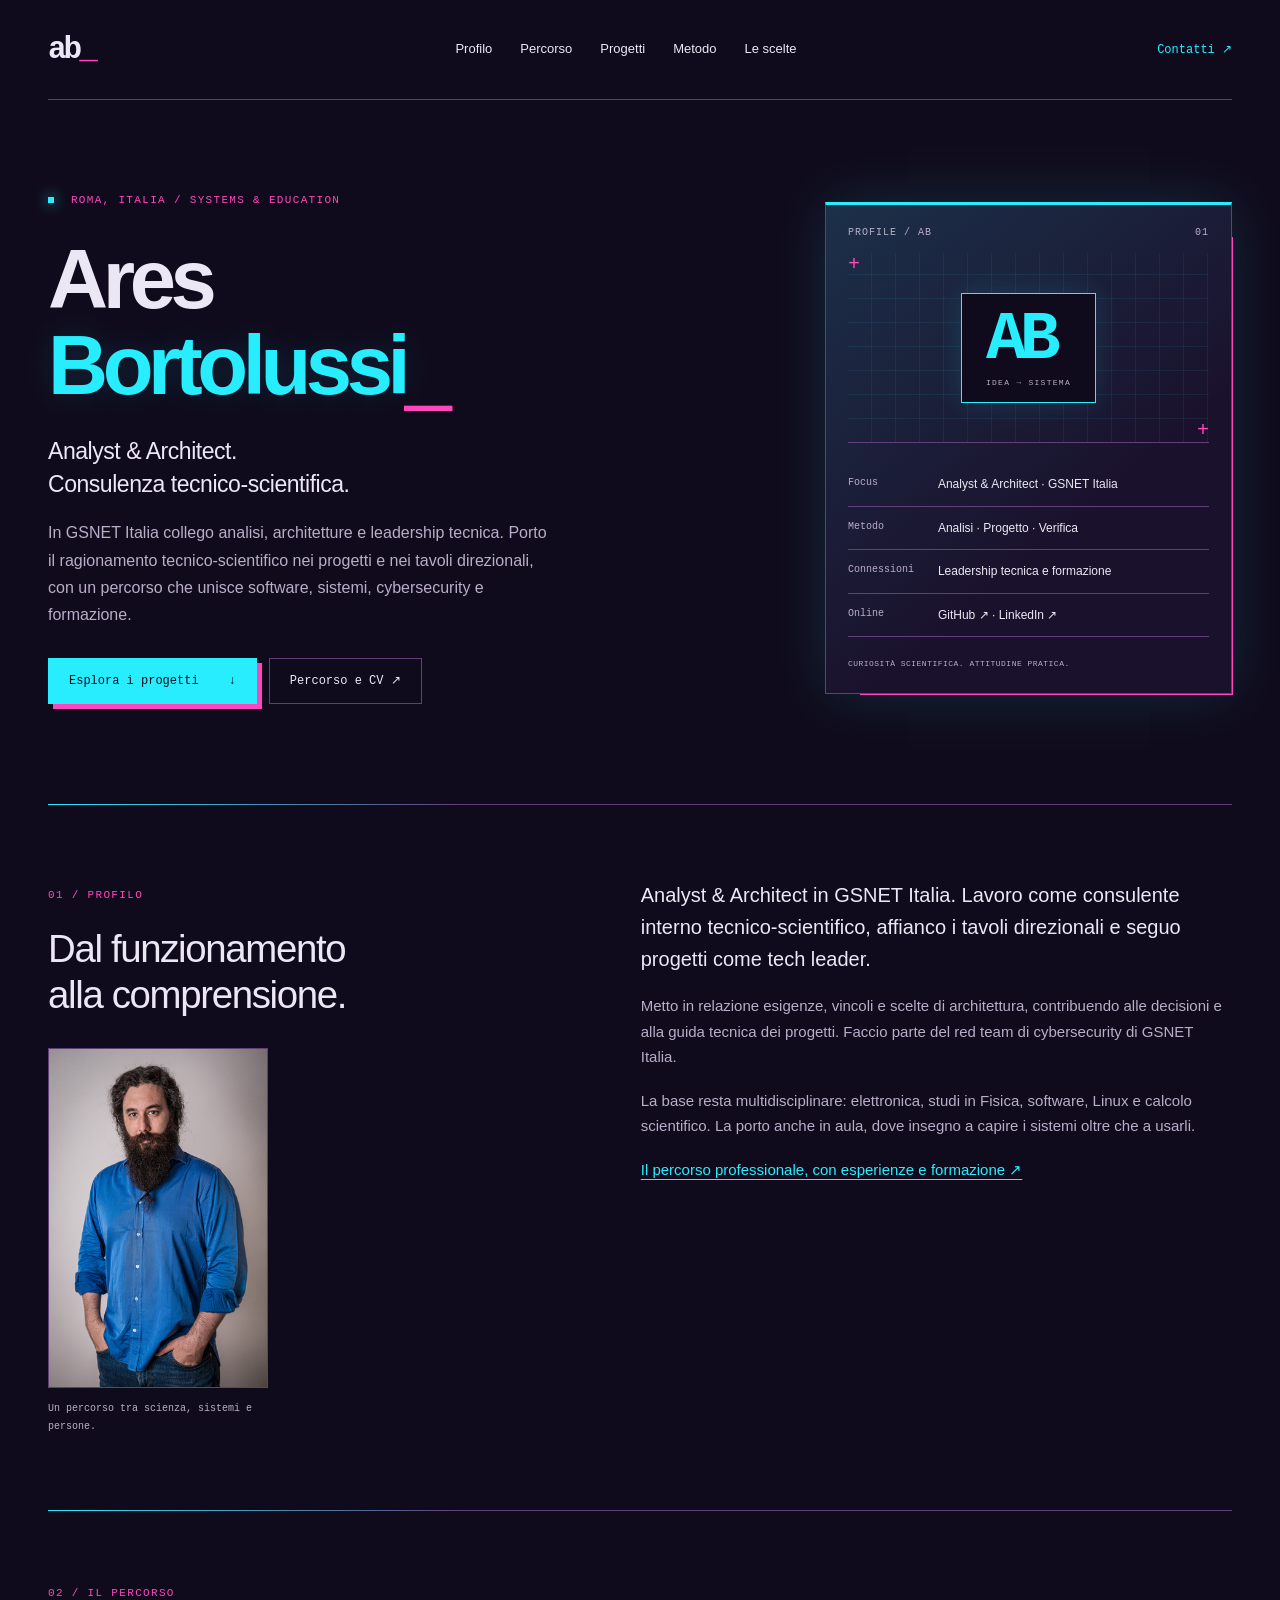
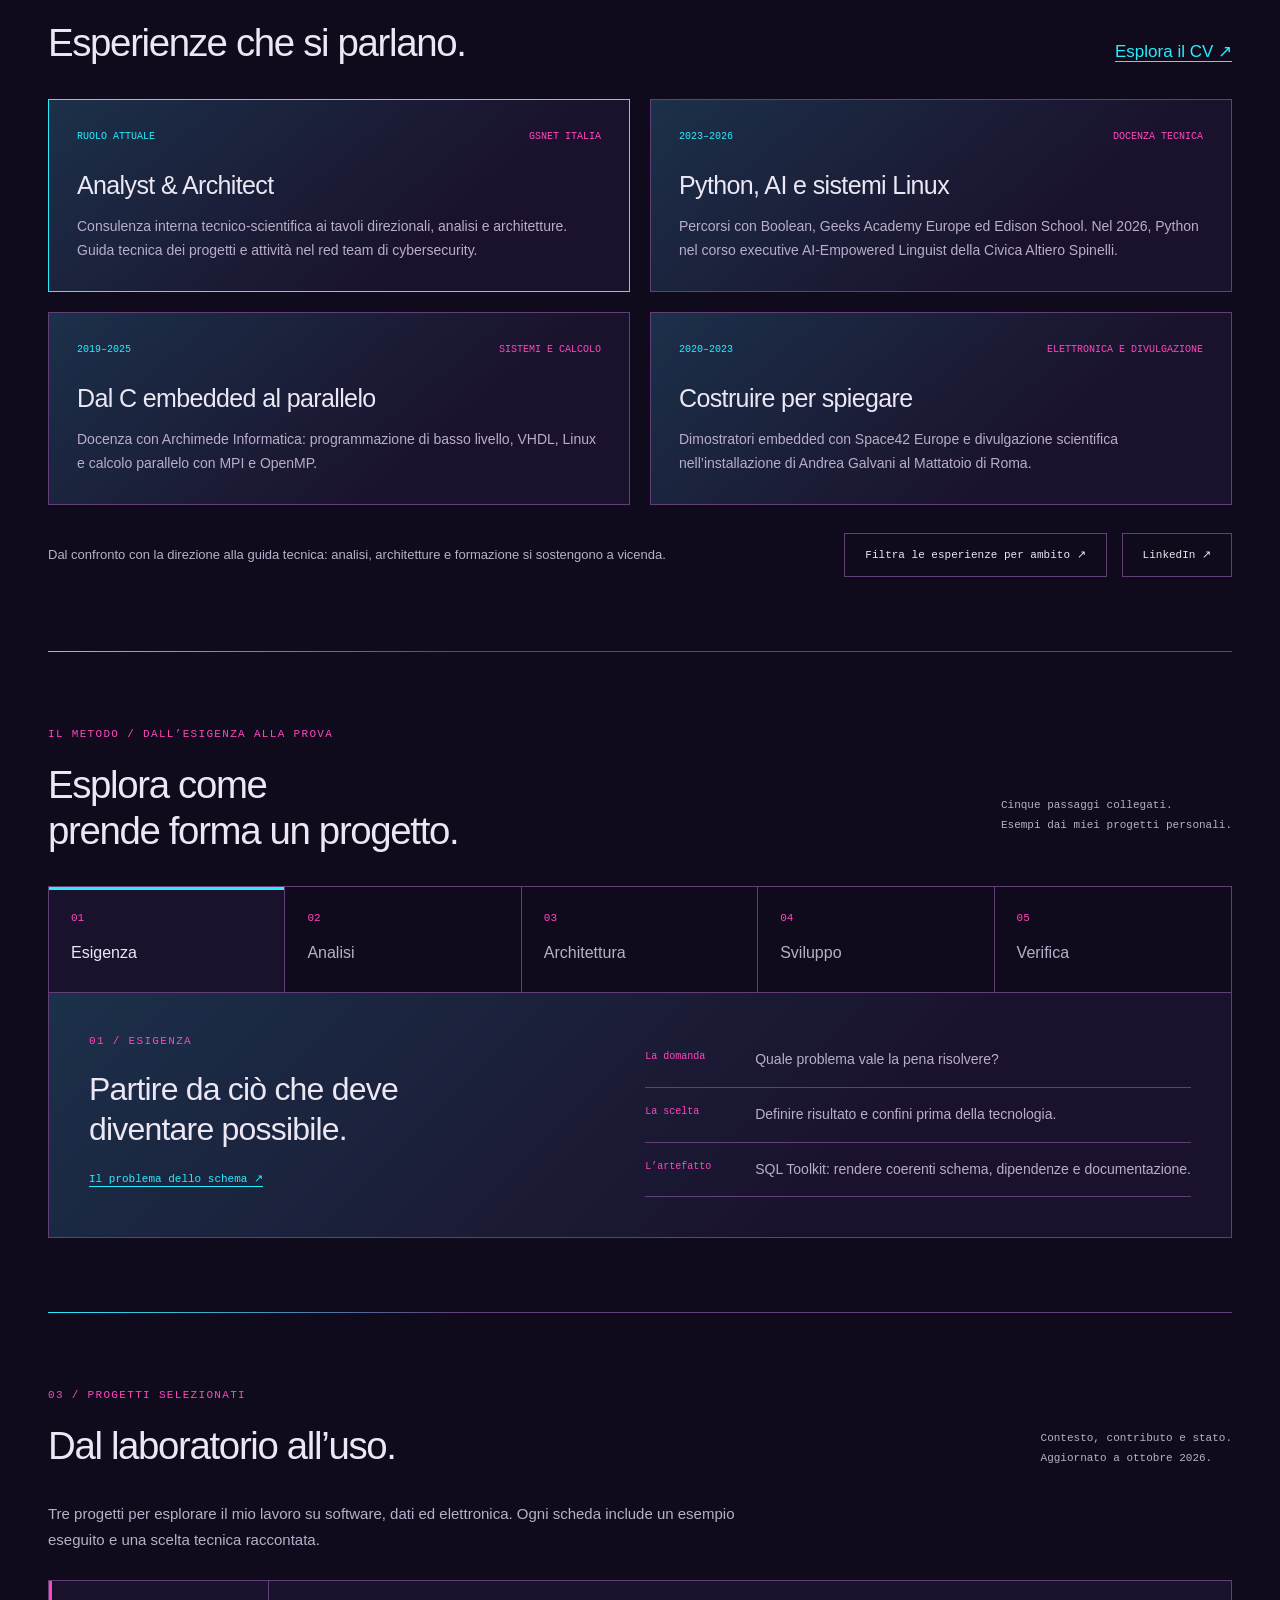
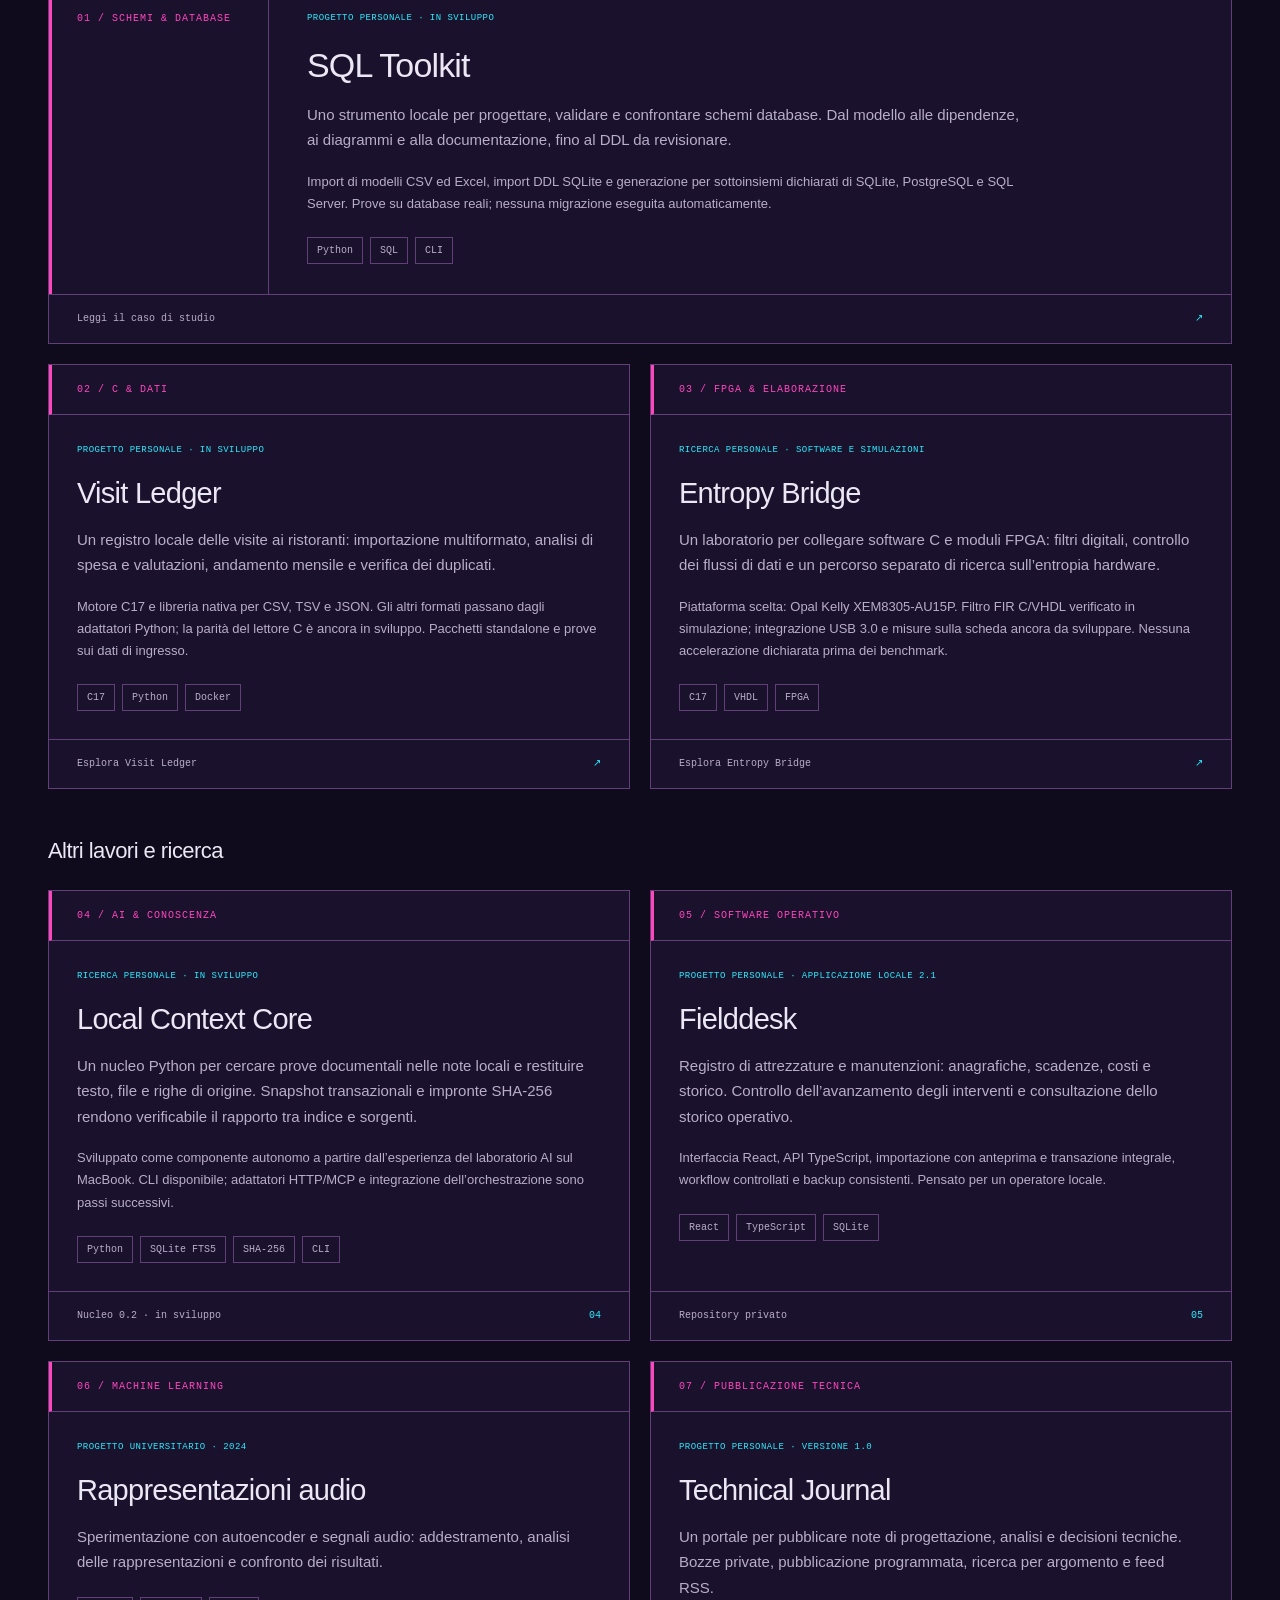
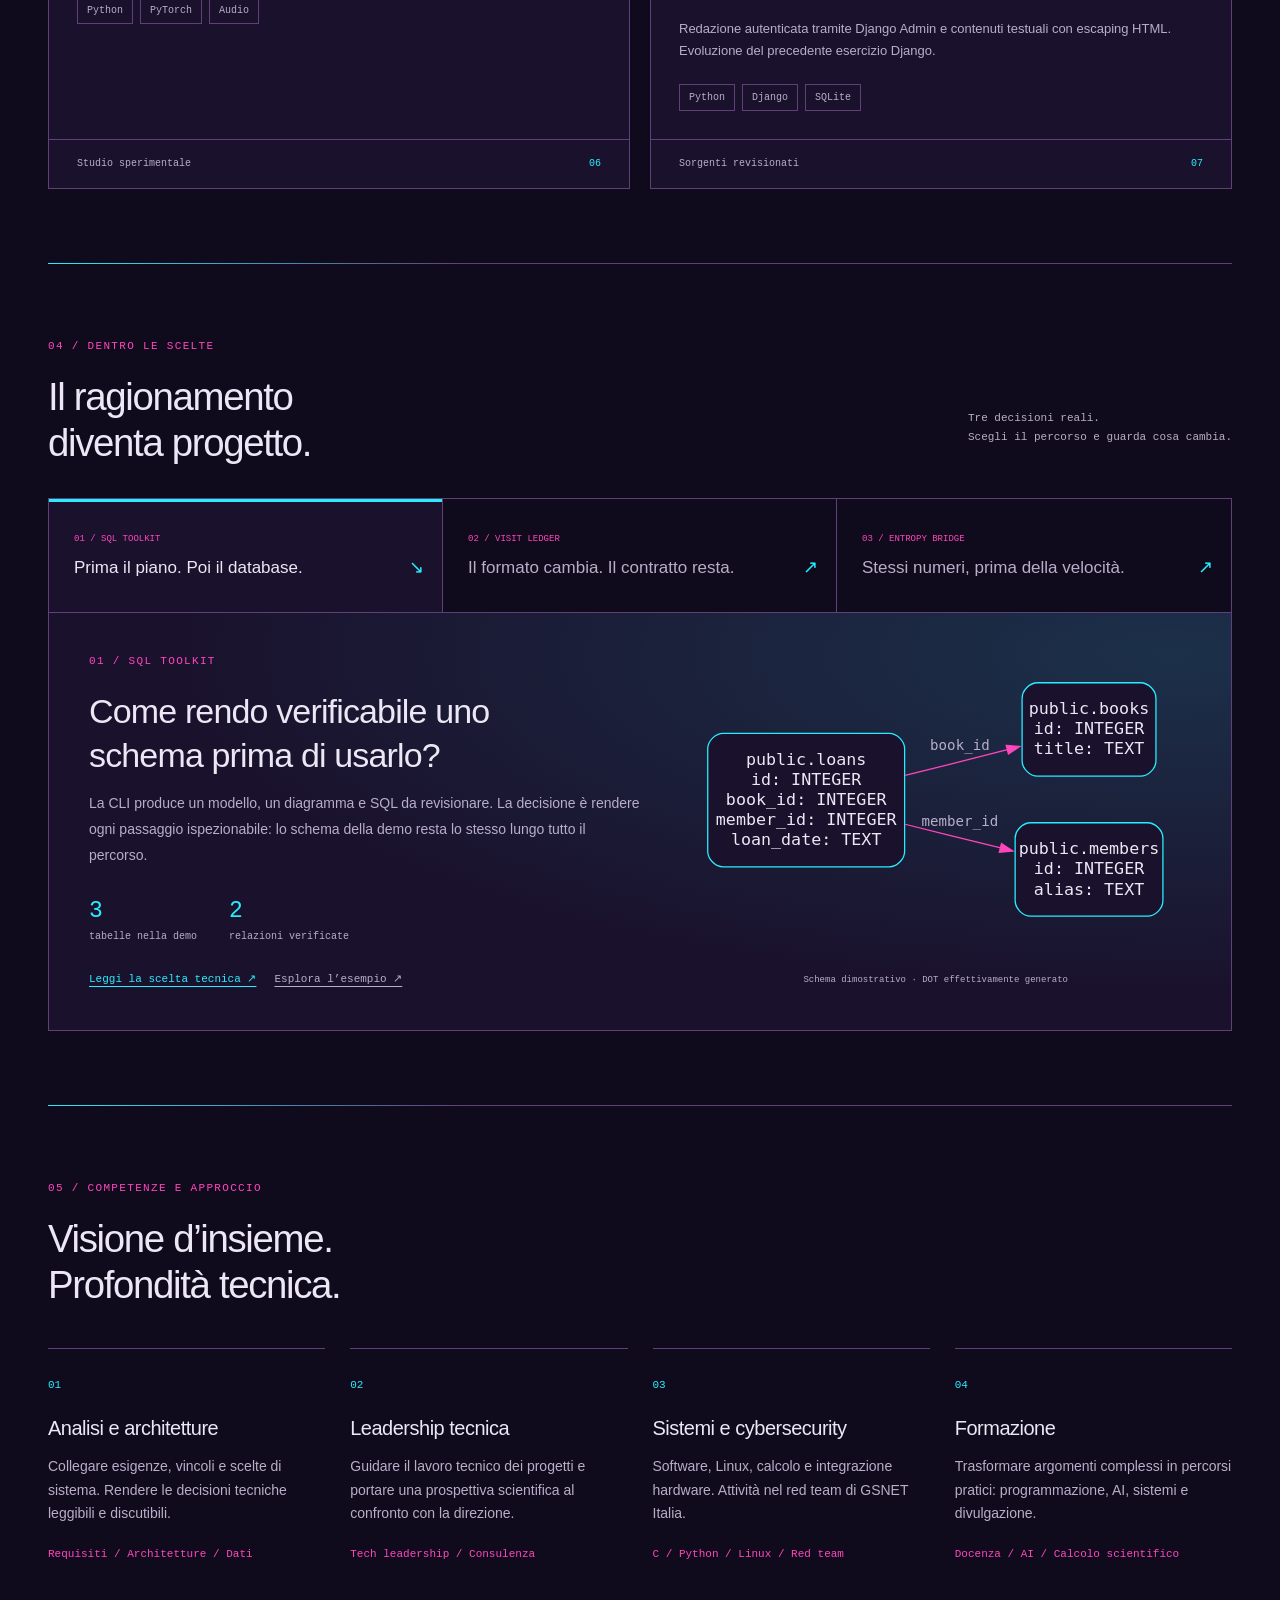
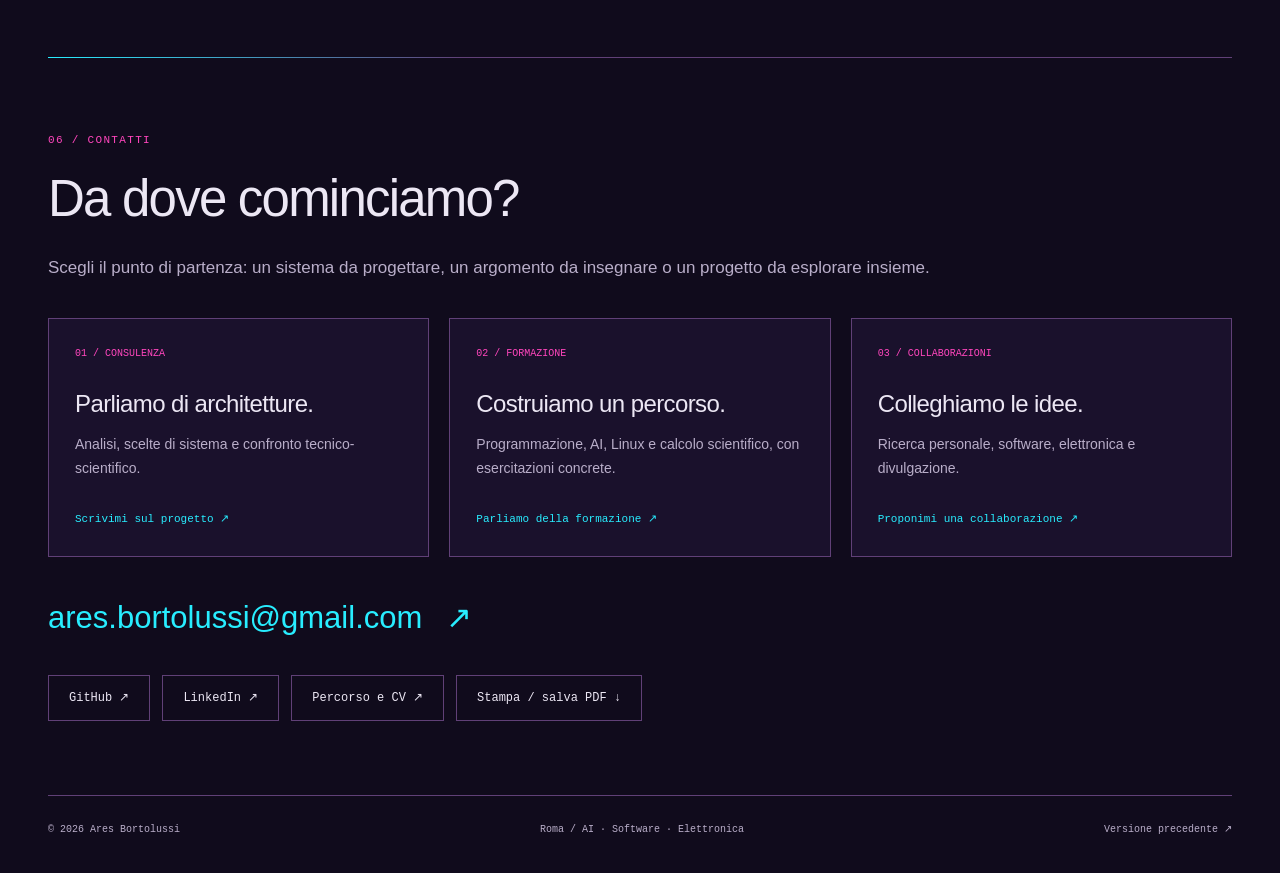
==== commit 245479fc: "Add architectural case study, method explorer and maintained-folder documentation" ====
--- a/index.html
+++ b/index.html
@@ -2,13 +2,14 @@
 <html lang="it" data-theme="carbon"><head><meta charset="utf-8"><meta name="viewport" content="width=device-width,initial-scale=1"><meta name="description" content="Ares Bortolussi, Analyst &amp; Architect in GSNET Italia. Consulenza tecnico-scientifica, leadership tecnica, cybersecurity e formazione."><title>Ares Bortolussi · Analyst &amp; Architect</title><meta name="theme-color" content="#100b1c"><link rel="canonical" href="https://aresbortolussi.github.io/"><script type="application/ld+json">{"@context":"https://schema.org","@type":"Person","name":"Ares Bortolussi","url":"https://aresbortolussi.github.io/","jobTitle":"Analyst & Architect","worksFor":{"@type":"Organization","name":"GSNET Italia"},"sameAs":["https://github.com/AresBortolussi","https://www.linkedin.com/in/ares-bortolussi/"]}</script><link rel="stylesheet" href="v3/style.css"><script src="v3/site.js" defer></script></head>
 <body>
 <a class="skip" href="#main">Vai al contenuto</a>
-<header class="shell header"><a href="#main" class="brand" aria-label="Ares Bortolussi, inizio">ab<span>_</span></a><nav aria-label="Principale"><a href="#profilo">Profilo</a><a href="#esperienza">Percorso</a><a href="#progetti">Progetti</a><a href="#note">Le scelte</a></nav><a class="contact" href="mailto:ares.bortolussi@gmail.com">Contatti ↗</a></header>
+<header class="shell header"><a href="#main" class="brand" aria-label="Ares Bortolussi, inizio">ab<span>_</span></a><nav aria-label="Principale"><a href="#profilo">Profilo</a><a href="#esperienza">Percorso</a><a href="#progetti">Progetti</a><a href="#metodo">Metodo</a><a href="#note">Le scelte</a></nav><a class="contact" href="mailto:ares.bortolussi@gmail.com">Contatti ↗</a></header>
 <main id="main">
 <section class="shell hero"><div class="hero-copy"><p class="eyebrow"><span class="dot"></span> ROMA, ITALIA / SYSTEMS & EDUCATION</p><h1>Ares<br><span>Bortolussi</span><i aria-hidden="true">_</i></h1><p class="role">Analyst &amp; Architect.<br>Consulenza tecnico-scientifica.</p><p class="intro">In GSNET Italia collego analisi, architetture e leadership tecnica. Porto il ragionamento tecnico-scientifico nei progetti e nei tavoli direzionali, con un percorso che unisce software, sistemi, cybersecurity e formazione.</p><div class="actions"><a class="button primary" href="#progetti">Esplora i progetti <span>↓</span></a><a class="button" href="percorso.html">Percorso e CV ↗</a></div></div>
 <aside class="profile-panel" aria-label="Profilo in sintesi"><div class="panel-top"><span>PROFILE / AB</span><span>01</span></div><div class="profile-mark" aria-hidden="true"><span class="cross one">+</span><span class="cross two">+</span><div class="monogram">AB<span>IDEA → SISTEMA</span></div></div><dl><div><dt>Focus</dt><dd>Analyst &amp; Architect · GSNET Italia</dd></div><div><dt>Metodo</dt><dd>Analisi · Progetto · Verifica</dd></div><div><dt>Connessioni</dt><dd>Leadership tecnica e formazione</dd></div><div><dt>Online</dt><dd><a href="https://github.com/AresBortolussi">GitHub ↗</a> · <a href="https://www.linkedin.com/in/ares-bortolussi/">LinkedIn ↗</a></dd></div></dl><p class="panel-bottom">CURIOSITÀ SCIENTIFICA. ATTITUDINE PRATICA.</p></aside></section>
-<section class="shell section profile" id="profilo"><div class="section-label"><span>01 / PROFILO</span><h2>Dal funzionamento<br>alla comprensione.</h2></div><div class="reading"><p class="lead">Analyst &amp; Architect in GSNET Italia. Lavoro come consulente interno tecnico-scientifico, affianco i tavoli direzionali e seguo progetti come tech leader.</p><p>Metto in relazione esigenze, vincoli e scelte di architettura, contribuendo alle decisioni e alla guida tecnica dei progetti. Faccio parte del red team di cybersecurity di GSNET Italia.</p><p>La base resta multidisciplinare: elettronica, studi in Fisica, software, Linux e calcolo scientifico. La porto anche in aula, dove insegno a capire i sistemi oltre che a usarli.</p><a class="text-link" href="percorso.html">Il percorso professionale, con esperienze e formazione ↗</a></div></section><section class="shell section" id="esperienza"><div class="heading"><div><p class="eyebrow">02 / IL PERCORSO</p><h2>Esperienze che si parlano.</h2></div><a class="text-link" href="percorso.html">Esplora il CV ↗</a></div><div class="career-highlights"><article><div class="career-top"><span>RUOLO ATTUALE</span><span>GSNET ITALIA</span></div><h3>Analyst &amp; Architect</h3><p>Consulenza interna tecnico-scientifica ai tavoli direzionali, analisi e architetture. Guida tecnica dei progetti e attività nel red team di cybersecurity.</p></article><article><div class="career-top"><span>2023–2026</span><span>DOCENZA TECNICA</span></div><h3>Python, AI e sistemi Linux</h3><p>Percorsi con Boolean, Geeks Academy Europe ed Edison School. Nel 2026, Python nel corso executive AI-Empowered Linguist della Civica Altiero Spinelli.</p></article><article><div class="career-top"><span>2019–2025</span><span>SISTEMI E CALCOLO</span></div><h3>Dal C embedded al parallelo</h3><p>Docenza con Archimede Informatica: programmazione di basso livello, VHDL, Linux e calcolo parallelo con MPI e OpenMP.</p></article><article><div class="career-top"><span>2020–2023</span><span>ELETTRONICA E DIVULGAZIONE</span></div><h3>Costruire per spiegare</h3><p>Dimostratori embedded con Space42 Europe e divulgazione scientifica nell’installazione di Andrea Galvani al Mattatoio di Roma.</p></article></div><div class="career-bottom"><p>Dal confronto con la direzione alla guida tecnica: analisi, architetture e formazione si sostengono a vicenda.</p><a class="button" href="percorso.html">Filtra le esperienze per ambito ↗</a><a class="button" href="https://www.linkedin.com/in/ares-bortolussi/">LinkedIn ↗</a></div></section><section class="shell section" id="progetti"><div class="heading"><div><p class="eyebrow">03 / PROGETTI SELEZIONATI</p><h2>Dal laboratorio all’uso.</h2></div><span class="aside-note">Contesto, contributo e stato.<br>Aggiornato a ottobre 2026.</span></div><p class="section-intro">Tre progetti per esplorare il mio lavoro su software, dati ed elettronica. Ogni scheda include un esempio eseguito e una scelta tecnica raccontata.</p><div class="projects"><article class="project wide"><div class="project-number">01 / SCHEMI & DATABASE</div><div class="project-main"><p class="status">PROGETTO PERSONALE · IN SVILUPPO</p><h3>SQL Toolkit</h3><p>Uno strumento locale per progettare, validare e confrontare schemi database. Dal modello alle dipendenze, ai diagrammi e alla documentazione, fino al DDL da revisionare.</p><p class="project-detail">Import di modelli CSV ed Excel, import DDL SQLite e generazione per sottoinsiemi dichiarati di SQLite, PostgreSQL e SQL Server. Prove su database reali; nessuna migrazione eseguita automaticamente.</p><ul class="tags"><li>Python</li><li>SQL</li><li>CLI</li></ul></div><a class="project-end" href="progetti/sql-toolkit.html">Esplora SQL Toolkit <span>↗</span></a></article><article class="project"><div class="project-number">02 / C & DATI</div><div class="project-main"><p class="status">PROGETTO PERSONALE · IN SVILUPPO</p><h3>Visit Ledger</h3><p>Un registro locale delle visite ai ristoranti: importazione multiformato, analisi di spesa e valutazioni, andamento mensile e verifica dei duplicati.</p><p class="project-detail">Motore C17 e libreria nativa per CSV, TSV e JSON. Gli altri formati passano dagli adattatori Python; la parità del lettore C è ancora in sviluppo. Pacchetti standalone e prove sui dati di ingresso.</p><ul class="tags"><li>C17</li><li>Python</li><li>Docker</li></ul></div><a class="project-end" href="progetti/visit-ledger.html">Esplora Visit Ledger <span>↗</span></a></article><article class="project"><div class="project-number">03 / FPGA & ELABORAZIONE</div><div class="project-main"><p class="status">RICERCA PERSONALE · SOFTWARE E SIMULAZIONI</p><h3>Entropy Bridge</h3><p>Un laboratorio per collegare software C e moduli FPGA: filtri digitali, controllo dei flussi di dati e un percorso separato di ricerca sull’entropia hardware.</p><p class="project-detail">Piattaforma scelta: Opal Kelly XEM8305-AU15P. Filtro FIR C/VHDL verificato in simulazione; integrazione USB 3.0 e misure sulla scheda ancora da sviluppare. Nessuna accelerazione dichiarata prima dei benchmark.</p><ul class="tags"><li>C17</li><li>VHDL</li><li>FPGA</li></ul></div><a class="project-end" href="progetti/entropy-bridge.html">Esplora Entropy Bridge <span>↗</span></a></article></div><h3 class="group-title">Altri lavori e ricerca</h3><div class="projects"><article class="project"><div class="project-number">04 / AI & CONOSCENZA</div><div class="project-main"><p class="status">RICERCA PERSONALE · IN SVILUPPO</p><h3>Local Context Core</h3><p>Un nucleo Python per cercare prove documentali nelle note locali e restituire testo, file e righe di origine. Snapshot transazionali e impronte SHA-256 rendono verificabile il rapporto tra indice e sorgenti.</p><p class="project-detail">Sviluppato come componente autonomo a partire dall’esperienza del laboratorio AI sul MacBook. CLI disponibile; adattatori HTTP/MCP e integrazione dell’orchestrazione sono passi successivi.</p><ul class="tags"><li>Python</li><li>SQLite FTS5</li><li>SHA-256</li><li>CLI</li></ul></div><div class="project-end">Nucleo 0.2 · in sviluppo<span>04</span></div></article><article class="project"><div class="project-number">05 / SOFTWARE OPERATIVO</div><div class="project-main"><p class="status">PROGETTO PERSONALE · APPLICAZIONE LOCALE 2.1</p><h3>Fielddesk</h3><p>Registro di attrezzature e manutenzioni: anagrafiche, scadenze, costi e storico. Controllo dell’avanzamento degli interventi e consultazione dello storico operativo.</p><p class="project-detail">Interfaccia React, API TypeScript, importazione con anteprima e transazione integrale, workflow controllati e backup consistenti. Pensato per un operatore locale.</p><ul class="tags"><li>React</li><li>TypeScript</li><li>SQLite</li></ul></div><div class="project-end">Repository privato<span>05</span></div></article><article class="project"><div class="project-number">06 / MACHINE LEARNING</div><div class="project-main"><p class="status">PROGETTO UNIVERSITARIO · 2024</p><h3>Rappresentazioni audio</h3><p>Sperimentazione con autoencoder e segnali audio: addestramento, analisi delle rappresentazioni e confronto dei risultati.</p><ul class="tags"><li>Python</li><li>PyTorch</li><li>Audio</li></ul></div><div class="project-end">Studio sperimentale<span>06</span></div></article><article class="project"><div class="project-number">07 / PUBBLICAZIONE TECNICA</div><div class="project-main"><p class="status">PROGETTO PERSONALE · VERSIONE 1.0</p><h3>Technical Journal</h3><p>Un portale per pubblicare note di progettazione, analisi e decisioni tecniche. Bozze private, pubblicazione programmata, ricerca per argomento e feed RSS.</p><p class="project-detail">Redazione autenticata tramite Django Admin e contenuti testuali con escaping HTML. Evoluzione del precedente esercizio Django.</p><ul class="tags"><li>Python</li><li>Django</li><li>SQLite</li></ul></div><div class="project-end">Sorgenti revisionati<span>07</span></div></article></div></section>
+<section class="shell section profile" id="profilo"><div class="section-label"><span>01 / PROFILO</span><h2>Dal funzionamento<br>alla comprensione.</h2><figure class="portrait"><img src="assets/profile/ares-bortolussi.jpg" alt="Ritratto di Ares Bortolussi" width="355" height="550" loading="lazy"><figcaption>Un percorso tra scienza, sistemi e persone.</figcaption></figure></div><div class="reading"><p class="lead">Analyst &amp; Architect in GSNET Italia. Lavoro come consulente interno tecnico-scientifico, affianco i tavoli direzionali e seguo progetti come tech leader.</p><p>Metto in relazione esigenze, vincoli e scelte di architettura, contribuendo alle decisioni e alla guida tecnica dei progetti. Faccio parte del red team di cybersecurity di GSNET Italia.</p><p>La base resta multidisciplinare: elettronica, studi in Fisica, software, Linux e calcolo scientifico. La porto anche in aula, dove insegno a capire i sistemi oltre che a usarli.</p><a class="text-link" href="percorso.html">Il percorso professionale, con esperienze e formazione ↗</a></div></section><section class="shell section" id="esperienza"><div class="heading"><div><p class="eyebrow">02 / IL PERCORSO</p><h2>Esperienze che si parlano.</h2></div><a class="text-link" href="percorso.html">Esplora il CV ↗</a></div><div class="career-highlights"><article><div class="career-top"><span>RUOLO ATTUALE</span><span>GSNET ITALIA</span></div><h3>Analyst &amp; Architect</h3><p>Consulenza interna tecnico-scientifica ai tavoli direzionali, analisi e architetture. Guida tecnica dei progetti e attività nel red team di cybersecurity.</p></article><article><div class="career-top"><span>2023–2026</span><span>DOCENZA TECNICA</span></div><h3>Python, AI e sistemi Linux</h3><p>Percorsi con Boolean, Geeks Academy Europe ed Edison School. Nel 2026, Python nel corso executive AI-Empowered Linguist della Civica Altiero Spinelli.</p></article><article><div class="career-top"><span>2019–2025</span><span>SISTEMI E CALCOLO</span></div><h3>Dal C embedded al parallelo</h3><p>Docenza con Archimede Informatica: programmazione di basso livello, VHDL, Linux e calcolo parallelo con MPI e OpenMP.</p></article><article><div class="career-top"><span>2020–2023</span><span>ELETTRONICA E DIVULGAZIONE</span></div><h3>Costruire per spiegare</h3><p>Dimostratori embedded con Space42 Europe e divulgazione scientifica nell’installazione di Andrea Galvani al Mattatoio di Roma.</p></article></div><div class="career-bottom"><p>Dal confronto con la direzione alla guida tecnica: analisi, architetture e formazione si sostengono a vicenda.</p><a class="button" href="percorso.html">Filtra le esperienze per ambito ↗</a><a class="button" href="https://www.linkedin.com/in/ares-bortolussi/">LinkedIn ↗</a></div></section><section class="shell section" id="metodo"><div class="heading"><div><p class="eyebrow">IL METODO / DALL’ESIGENZA ALLA PROVA</p><h2>Esplora come<br>prende forma un progetto.</h2></div><p class="aside-note">Cinque passaggi collegati.<br>Esempi dai miei progetti personali.</p></div><div class="method-explorer"><div class="method-steps" aria-label="Fasi del percorso di progettazione" hidden><button type="button" id="method-tab-esigenza" data-method="esigenza" aria-controls="method-esigenza"><span>01</span><strong>Esigenza</strong></button><button type="button" id="method-tab-analisi" data-method="analisi" aria-controls="method-analisi"><span>02</span><strong>Analisi</strong></button><button type="button" id="method-tab-architettura" data-method="architettura" aria-controls="method-architettura"><span>03</span><strong>Architettura</strong></button><button type="button" id="method-tab-sviluppo" data-method="sviluppo" aria-controls="method-sviluppo"><span>04</span><strong>Sviluppo</strong></button><button type="button" id="method-tab-verifica" data-method="verifica" aria-controls="method-verifica"><span>05</span><strong>Verifica</strong></button></div><div class="method-panels"><article id="method-esigenza" class="method-panel" data-method-panel="esigenza"><div class="method-title"><p class="eyebrow">01 / ESIGENZA</p><h3>Partire da ciò che deve diventare possibile.</h3><a class="text-link" href="progetti/sql-toolkit.html#problema">Il problema dello schema ↗</a></div><dl class="method-details"><div><dt>La domanda</dt><dd>Quale problema vale la pena risolvere?</dd></div><div><dt>La scelta</dt><dd>Definire risultato e confini prima della tecnologia.</dd></div><div><dt>L’artefatto</dt><dd>SQL Toolkit: rendere coerenti schema, dipendenze e documentazione.</dd></div></dl></article><article id="method-analisi" class="method-panel" data-method-panel="analisi"><div class="method-title"><p class="eyebrow">02 / ANALISI</p><h3>Dare un nome ai vincoli.</h3><a class="text-link" href="assets/examples/schema.json">Il modello JSON ↗</a></div><dl class="method-details"><div><dt>La domanda</dt><dd>Quali informazioni devono restare coerenti?</dd></div><div><dt>La scelta</dt><dd>Esplicitare tipi, riferimenti e funzionalità supportate.</dd></div><div><dt>L’artefatto</dt><dd>Il modello della demo conserva tre tabelle e due chiavi esterne.</dd></div></dl></article><article id="method-architettura" class="method-panel" data-method-panel="architettura"><div class="method-title"><p class="eyebrow">03 / ARCHITETTURA</p><h3>Separare responsabilità, collegare i risultati.</h3><a class="text-link" href="progetti/sql-toolkit.html#architettura">La scelta architetturale ↗</a></div><dl class="method-details"><div><dt>La domanda</dt><dd>Quale struttura rende il lavoro verificabile?</dd></div><div><dt>La scelta</dt><dd>Usare un modello condiviso e separare generazione ed esecuzione.</dd></div><div><dt>L’artefatto</dt><dd>Lo stesso ingresso produce piano, diagramma, documentazione e DDL.</dd></div></dl></article><article id="method-sviluppo" class="method-panel" data-method-panel="sviluppo"><div class="method-title"><p class="eyebrow">04 / SVILUPPO</p><h3>Costruire un percorso eseguibile.</h3><a class="text-link" href="progetti/visit-ledger.html#esempio">Il report del programma ↗</a></div><dl class="method-details"><div><dt>La domanda</dt><dd>Come trasformare la scelta in comportamento concreto?</dd></div><div><dt>La scelta</dt><dd>Esporre comandi e backend espliciti, con output riproducibili.</dd></div><div><dt>L’artefatto</dt><dd>Visit Ledger: la demo richiede il lettore C e produce un report JSON.</dd></div></dl></article><article id="method-verifica" class="method-panel" data-method-panel="verifica"><div class="method-title"><p class="eyebrow">05 / VERIFICA</p><h3>Chiedere al risultato di reggere una prova.</h3><a class="text-link" href="assets/examples/sqlite-verification.json">La prova SQLite ↗</a></div><dl class="method-details"><div><dt>La domanda</dt><dd>Che cosa dimostra che il comportamento è quello atteso?</dd></div><div><dt>La scelta</dt><dd>Confrontare risultati, limiti ed errori con un riferimento.</dd></div><div><dt>L’artefatto</dt><dd>SQLite rifiuta una FK invalida; il FIR VHDL coincide con il riferimento C.</dd></div></dl></article></div></div></section>
+<section class="shell section" id="progetti"><div class="heading"><div><p class="eyebrow">03 / PROGETTI SELEZIONATI</p><h2>Dal laboratorio all’uso.</h2></div><span class="aside-note">Contesto, contributo e stato.<br>Aggiornato a ottobre 2026.</span></div><p class="section-intro">Tre progetti per esplorare il mio lavoro su software, dati ed elettronica. Ogni scheda include un esempio eseguito e una scelta tecnica raccontata.</p><div class="projects"><article class="project wide"><div class="project-number">01 / SCHEMI & DATABASE</div><div class="project-main"><p class="status">PROGETTO PERSONALE · IN SVILUPPO</p><h3>SQL Toolkit</h3><p>Uno strumento locale per progettare, validare e confrontare schemi database. Dal modello alle dipendenze, ai diagrammi e alla documentazione, fino al DDL da revisionare.</p><p class="project-detail">Import di modelli CSV ed Excel, import DDL SQLite e generazione per sottoinsiemi dichiarati di SQLite, PostgreSQL e SQL Server. Prove su database reali; nessuna migrazione eseguita automaticamente.</p><ul class="tags"><li>Python</li><li>SQL</li><li>CLI</li></ul></div><a class="project-end" href="progetti/sql-toolkit.html">Leggi il caso di studio <span>↗</span></a></article><article class="project"><div class="project-number">02 / C & DATI</div><div class="project-main"><p class="status">PROGETTO PERSONALE · IN SVILUPPO</p><h3>Visit Ledger</h3><p>Un registro locale delle visite ai ristoranti: importazione multiformato, analisi di spesa e valutazioni, andamento mensile e verifica dei duplicati.</p><p class="project-detail">Motore C17 e libreria nativa per CSV, TSV e JSON. Gli altri formati passano dagli adattatori Python; la parità del lettore C è ancora in sviluppo. Pacchetti standalone e prove sui dati di ingresso.</p><ul class="tags"><li>C17</li><li>Python</li><li>Docker</li></ul></div><a class="project-end" href="progetti/visit-ledger.html">Esplora Visit Ledger <span>↗</span></a></article><article class="project"><div class="project-number">03 / FPGA & ELABORAZIONE</div><div class="project-main"><p class="status">RICERCA PERSONALE · SOFTWARE E SIMULAZIONI</p><h3>Entropy Bridge</h3><p>Un laboratorio per collegare software C e moduli FPGA: filtri digitali, controllo dei flussi di dati e un percorso separato di ricerca sull’entropia hardware.</p><p class="project-detail">Piattaforma scelta: Opal Kelly XEM8305-AU15P. Filtro FIR C/VHDL verificato in simulazione; integrazione USB 3.0 e misure sulla scheda ancora da sviluppare. Nessuna accelerazione dichiarata prima dei benchmark.</p><ul class="tags"><li>C17</li><li>VHDL</li><li>FPGA</li></ul></div><a class="project-end" href="progetti/entropy-bridge.html">Esplora Entropy Bridge <span>↗</span></a></article></div><h3 class="group-title">Altri lavori e ricerca</h3><div class="projects"><article class="project"><div class="project-number">04 / AI & CONOSCENZA</div><div class="project-main"><p class="status">RICERCA PERSONALE · IN SVILUPPO</p><h3>Local Context Core</h3><p>Un nucleo Python per cercare prove documentali nelle note locali e restituire testo, file e righe di origine. Snapshot transazionali e impronte SHA-256 rendono verificabile il rapporto tra indice e sorgenti.</p><p class="project-detail">Sviluppato come componente autonomo a partire dall’esperienza del laboratorio AI sul MacBook. CLI disponibile; adattatori HTTP/MCP e integrazione dell’orchestrazione sono passi successivi.</p><ul class="tags"><li>Python</li><li>SQLite FTS5</li><li>SHA-256</li><li>CLI</li></ul></div><div class="project-end">Nucleo 0.2 · in sviluppo<span>04</span></div></article><article class="project"><div class="project-number">05 / SOFTWARE OPERATIVO</div><div class="project-main"><p class="status">PROGETTO PERSONALE · APPLICAZIONE LOCALE 2.1</p><h3>Fielddesk</h3><p>Registro di attrezzature e manutenzioni: anagrafiche, scadenze, costi e storico. Controllo dell’avanzamento degli interventi e consultazione dello storico operativo.</p><p class="project-detail">Interfaccia React, API TypeScript, importazione con anteprima e transazione integrale, workflow controllati e backup consistenti. Pensato per un operatore locale.</p><ul class="tags"><li>React</li><li>TypeScript</li><li>SQLite</li></ul></div><div class="project-end">Repository privato<span>05</span></div></article><article class="project"><div class="project-number">06 / MACHINE LEARNING</div><div class="project-main"><p class="status">PROGETTO UNIVERSITARIO · 2024</p><h3>Rappresentazioni audio</h3><p>Sperimentazione con autoencoder e segnali audio: addestramento, analisi delle rappresentazioni e confronto dei risultati.</p><ul class="tags"><li>Python</li><li>PyTorch</li><li>Audio</li></ul></div><div class="project-end">Studio sperimentale<span>06</span></div></article><article class="project"><div class="project-number">07 / PUBBLICAZIONE TECNICA</div><div class="project-main"><p class="status">PROGETTO PERSONALE · VERSIONE 1.0</p><h3>Technical Journal</h3><p>Un portale per pubblicare note di progettazione, analisi e decisioni tecniche. Bozze private, pubblicazione programmata, ricerca per argomento e feed RSS.</p><p class="project-detail">Redazione autenticata tramite Django Admin e contenuti testuali con escaping HTML. Evoluzione del precedente esercizio Django.</p><ul class="tags"><li>Python</li><li>Django</li><li>SQLite</li></ul></div><div class="project-end">Sorgenti revisionati<span>07</span></div></article></div></section>
 <section class="shell section decision-section" id="note"><div class="heading"><div><p class="eyebrow">04 / DENTRO LE SCELTE</p><h2>Il ragionamento<br>diventa progetto.</h2></div><p class="aside-note">Tre decisioni reali.<br>Scegli il percorso e guarda cosa cambia.</p></div><div class="decision-explorer"><div class="decision-tabs" aria-label="Scegli una decisione da esplorare" hidden><button type="button" id="tab-sql" aria-controls="decision-sql" data-decision="sql"><span>01 / SQL TOOLKIT</span><strong>Prima il piano. Poi il database.</strong><i aria-hidden="true">↗</i></button><button type="button" id="tab-reader" aria-controls="decision-reader" data-decision="reader"><span>02 / VISIT LEDGER</span><strong>Il formato cambia. Il contratto resta.</strong><i aria-hidden="true">↗</i></button><button type="button" id="tab-fir" aria-controls="decision-fir" data-decision="fir"><span>03 / ENTROPY BRIDGE</span><strong>Stessi numeri, prima della velocità.</strong><i aria-hidden="true">↗</i></button></div><div class="decision-panels"><article class="decision-panel" id="decision-sql" data-decision-panel="sql"><div class="decision-body"><p class="eyebrow">01 / SQL TOOLKIT</p><h3>Come rendo verificabile uno schema prima di usarlo?</h3><p>La CLI produce un modello, un diagramma e SQL da revisionare. La decisione è rendere ogni passaggio ispezionabile: lo schema della demo resta lo stesso lungo tutto il percorso.</p><div class="decision-facts"><div><strong>3</strong><span>tabelle nella demo</span></div><div><strong>2</strong><span>relazioni verificate</span></div></div><div class="decision-links"><a class="text-link" href="note/generare-sql.html">Leggi la scelta tecnica ↗</a><a href="progetti/sql-toolkit.html#esempio">Esplora l’esempio ↗</a></div></div><figure class="decision-diagram"><img src="assets/examples/schema.svg" alt="Loans fa riferimento alle tabelle books e members nel diagramma generato da SQL Toolkit." width="398" height="225"><figcaption>Schema dimostrativo · DOT effettivamente generato</figcaption></figure></article><article class="decision-panel" id="decision-reader" data-decision-panel="reader"><div class="decision-body"><p class="eyebrow">02 / VISIT LEDGER</p><h3>Che cosa succede quando scelgo il lettore C?</h3><p>La scelta del lettore è esplicita. Un formato supportato viene letto dal backend richiesto; gli altri producono un errore prevedibile. La modalità automatica ha un instradamento distinto.</p><div class="decision-facts"><div><strong>6</strong><span>visite inventate</span></div><div><strong>C17</strong><span>motore analitico</span></div></div><div class="decision-links"><a class="text-link" href="note/lettori-espliciti.html">Leggi la scelta tecnica ↗</a><a href="progetti/visit-ledger.html#esempio">Esplora l’esempio ↗</a></div></div><div class="reader-map"><p class="map-label">LETTURA ESPLICITA C</p><div class="route"><span>CSV / TSV / JSON</span><span aria-hidden="true">→</span><strong>Lettore nativo</strong></div><div class="route unavailable"><span>XLSX / ODS / YAML</span><span aria-hidden="true">→</span><strong>Errore esplicito</strong></div><p>La demo usa un CSV inventato e produce i report con il backend C.</p></div></article><article class="decision-panel" id="decision-fir" data-decision-panel="fir"><div class="decision-body"><p class="eyebrow">03 / ENTROPY BRIDGE</p><h3>Come confronto il software con un circuito?</h3><p>Definisco arrotondamento, saturazione e stato del filtro. Il testbench VHDL controlla il risultato contro il riferimento C. Il benchmark completo CPU–USB–FPGA sarà un passaggio successivo.</p><div class="decision-facts"><div><strong>4</strong><span>tap del filtro FIR</span></div><div><strong>C ↔ VHDL</strong><span>equivalenza numerica</span></div></div><div class="decision-links"><a class="text-link" href="note/contratto-fir.html">Leggi la scelta tecnica ↗</a><a href="progetti/entropy-bridge.html#esempio">Esplora l’esempio ↗</a></div></div><div class="fir-story"><p class="map-label">IMPULSO DIMOSTRATIVO</p><div class="impulse-flow"><span class="impulse-input">8.000<small>ingresso</small></span><span aria-hidden="true">→</span><div class="impulse-output"><span>4.000</span><span>4.000</span><span>4.000</span><span>4.000</span><small>quattro uscite consecutive</small></div></div><p>Risultati verificati con GHDL · nessuna misura fisica</p></div></article></div></div></section>
 <section class="shell section" id="competenze"><p class="eyebrow">05 / COMPETENZE E APPROCCIO</p><h2>Visione d’insieme.<br>Profondità tecnica.</h2><div class="skills skills-overview"><article><span>01</span><h3>Analisi e architetture</h3><p>Collegare esigenze, vincoli e scelte di sistema. Rendere le decisioni tecniche leggibili e discutibili.</p><p class="tools">Requisiti / Architetture / Dati</p></article><article><span>02</span><h3>Leadership tecnica</h3><p>Guidare il lavoro tecnico dei progetti e portare una prospettiva scientifica al confronto con la direzione.</p><p class="tools">Tech leadership / Consulenza</p></article><article><span>03</span><h3>Sistemi e cybersecurity</h3><p>Software, Linux, calcolo e integrazione hardware. Attività nel red team di GSNET Italia.</p><p class="tools">C / Python / Linux / Red team</p></article><article><span>04</span><h3>Formazione</h3><p>Trasformare argomenti complessi in percorsi pratici: programmazione, AI, sistemi e divulgazione.</p><p class="tools">Docenza / AI / Calcolo scientifico</p></article></div></section>
-<section class="shell section closing" id="contatti"><p class="eyebrow">06 / CONTATTI</p><h2>Un progetto da costruire.<br>Un problema da capire.</h2><p>Architetture, consulenza tecnico-scientifica, formazione e collaborazioni.</p><a class="email" href="mailto:ares.bortolussi@gmail.com">ares.bortolussi@gmail.com <span>↗</span></a><div class="actions"><a class="button" href="https://github.com/AresBortolussi">GitHub ↗</a><a class="button" href="https://www.linkedin.com/in/ares-bortolussi/">LinkedIn ↗</a><a class="button" href="percorso.html">Percorso e CV ↗</a><button class="button" id="print" hidden>Stampa / salva PDF ↓</button></div></section>
+<section class="shell section closing" id="contatti"><p class="eyebrow">06 / CONTATTI</p><h2>Da dove cominciamo?</h2><p>Scegli il punto di partenza: un sistema da progettare, un argomento da insegnare o un progetto da esplorare insieme.</p><div class="contact-paths"><a href="mailto:ares.bortolussi@gmail.com?subject=Confronto%20su%20architetture%20e%20consulenza"><span>01 / CONSULENZA</span><h3>Parliamo di architetture.</h3><p>Analisi, scelte di sistema e confronto tecnico-scientifico.</p><strong>Scrivimi sul progetto ↗</strong></a><a href="mailto:ares.bortolussi@gmail.com?subject=Percorso%20di%20formazione%20tecnica"><span>02 / FORMAZIONE</span><h3>Costruiamo un percorso.</h3><p>Programmazione, AI, Linux e calcolo scientifico, con esercitazioni concrete.</p><strong>Parliamo della formazione ↗</strong></a><a href="mailto:ares.bortolussi@gmail.com?subject=Proposta%20di%20collaborazione"><span>03 / COLLABORAZIONI</span><h3>Colleghiamo le idee.</h3><p>Ricerca personale, software, elettronica e divulgazione.</p><strong>Proponimi una collaborazione ↗</strong></a></div><a class="email" href="mailto:ares.bortolussi@gmail.com">ares.bortolussi@gmail.com <span>↗</span></a><div class="actions"><a class="button" href="https://github.com/AresBortolussi">GitHub ↗</a><a class="button" href="https://www.linkedin.com/in/ares-bortolussi/">LinkedIn ↗</a><a class="button" href="percorso.html">Percorso e CV ↗</a><button class="button" id="print" hidden>Stampa / salva PDF ↓</button></div></section>
 </main><footer class="shell footer"><span>© 2026 Ares Bortolussi</span><span>Roma / AI · Software · Elettronica</span><a href="old2/index.html">Versione precedente ↗</a></footer>
 </body></html>
--- a/v3/style.css
+++ b/v3/style.css
@@ -59,3 +59,9 @@
 @media print{.current-role{background:white;border-left-color:#777}.skills-overview{grid-template-columns:repeat(2,minmax(0,1fr))}}
 
 @media print{.cv-page .current-role{padding-left:12px}}
+
+/* Case study, method map and contact paths. */
+.portrait{margin:30px 0 0;max-width:220px}.portrait img{display:block;width:100%;height:auto;border:1px solid var(--line)}.portrait figcaption{font:10px/1.8 var(--mono);color:var(--muted);margin-top:12px}.method-steps{display:grid;grid-template-columns:repeat(5,minmax(0,1fr));border:1px solid var(--line)}.method-steps button{padding:22px;text-align:left;background:var(--bg);color:var(--muted);border:0;border-right:1px solid var(--line);min-width:0;min-height:105px}.method-steps button:last-child{border-right:0}.method-steps button>span{display:block;font:11px var(--mono);color:var(--secondary);margin-bottom:15px}.method-steps button>strong{font:500 16px/1.6 var(--sans)}.method-steps button[aria-selected=true]{background:var(--panel);color:var(--text);box-shadow:inset 0 3px var(--accent)}.method-steps button:focus-visible{outline-offset:-5px}.method-panel{display:grid;grid-template-columns:1fr 1.1fr;gap:60px;border:1px solid var(--line);padding:40px;background:linear-gradient(135deg,var(--glow),transparent 70%),var(--panel);margin-top:20px}.method-steps:not([hidden])+.method-panels .method-panel{margin-top:0;border-top:0}.method-title h3{font-size:32px;line-height:1.25;max-width:430px}.method-title>a{font:11px/1.8 var(--mono)}.method-details>div{grid-template-columns:90px 1fr;gap:20px;font-size:14px;padding:15px 0}.method-details dt{color:var(--secondary)}.method-details dd{color:var(--muted)}.contact-paths{display:grid;grid-template-columns:repeat(3,minmax(0,1fr));gap:20px;margin:35px 0}.contact-paths>a{padding:26px;border:1px solid var(--line);background:var(--panel);display:flex;flex-direction:column}.contact-paths>a:hover{border-color:var(--accent)}.contact-paths>a>span{font:10px/1.8 var(--mono);color:var(--secondary);margin-bottom:25px}.contact-paths h3{font-size:24px}.contact-paths p{font-size:14px;color:var(--muted);flex:1}.contact-paths strong{font:11px/1.8 var(--mono);color:var(--accent);margin-top:12px}.case-constraints{padding-left:20px;color:var(--muted)}.case-constraints li{margin:15px 0}.case-constraints strong{color:var(--text)}.tradeoff-table th,.tradeoff-table td{white-space:normal;vertical-align:top;font-family:var(--sans);font-size:14px;line-height:1.8;min-width:180px}.tradeoff-table thead th{font-family:var(--mono);font-size:11px}.architecture-flow{padding:0;list-style:none;border:1px solid var(--line)}.architecture-flow li{padding:18px 22px;border-bottom:1px solid var(--line)}.architecture-flow li:last-child{border-bottom:0}.architecture-flow strong{display:block;color:var(--accent);font:13px/1.8 var(--mono)}.architecture-flow span{font-size:13px;color:var(--muted)}.proof-result{border-left:2px solid var(--accent);padding:15px 20px;background:var(--panel);margin:25px 0}.proof-result strong,.proof-result span{display:block}.proof-result strong{color:var(--accent);font:15px/1.8 var(--mono);margin-bottom:12px}.proof-result span{font-size:13px;line-height:1.9}
+@media(max-width:1000px){.method-steps button{padding:16px}.method-steps button>strong{font-size:14px}.method-panel{gap:30px}.contact-paths{gap:15px}.contact-paths>a{padding:22px}.contact-paths h3{font-size:21px}}
+@media(max-width:760px){.portrait{max-width:170px;margin:25px 0 30px}.method-steps{display:flex;overflow-x:auto;scrollbar-width:thin}.method-steps button{flex:0 0 126px;min-height:92px;padding:17px}.method-panel{grid-template-columns:1fr;padding:25px;gap:25px}.method-title h3{font-size:27px}.method-details>div{grid-template-columns:1fr;gap:8px}.contact-paths{grid-template-columns:1fr}.contact-paths>a{padding:25px}.contact-paths>a>span{margin-bottom:18px}.tradeoff-table th,.tradeoff-table td{font-size:12px;min-width:170px}}
+@media print{.portrait,.method-steps{display:none!important}.method-panel[hidden]{display:grid!important}.method-panel{background:white;break-inside:avoid}.contact-paths{display:none}.proof-result{background:white}}
